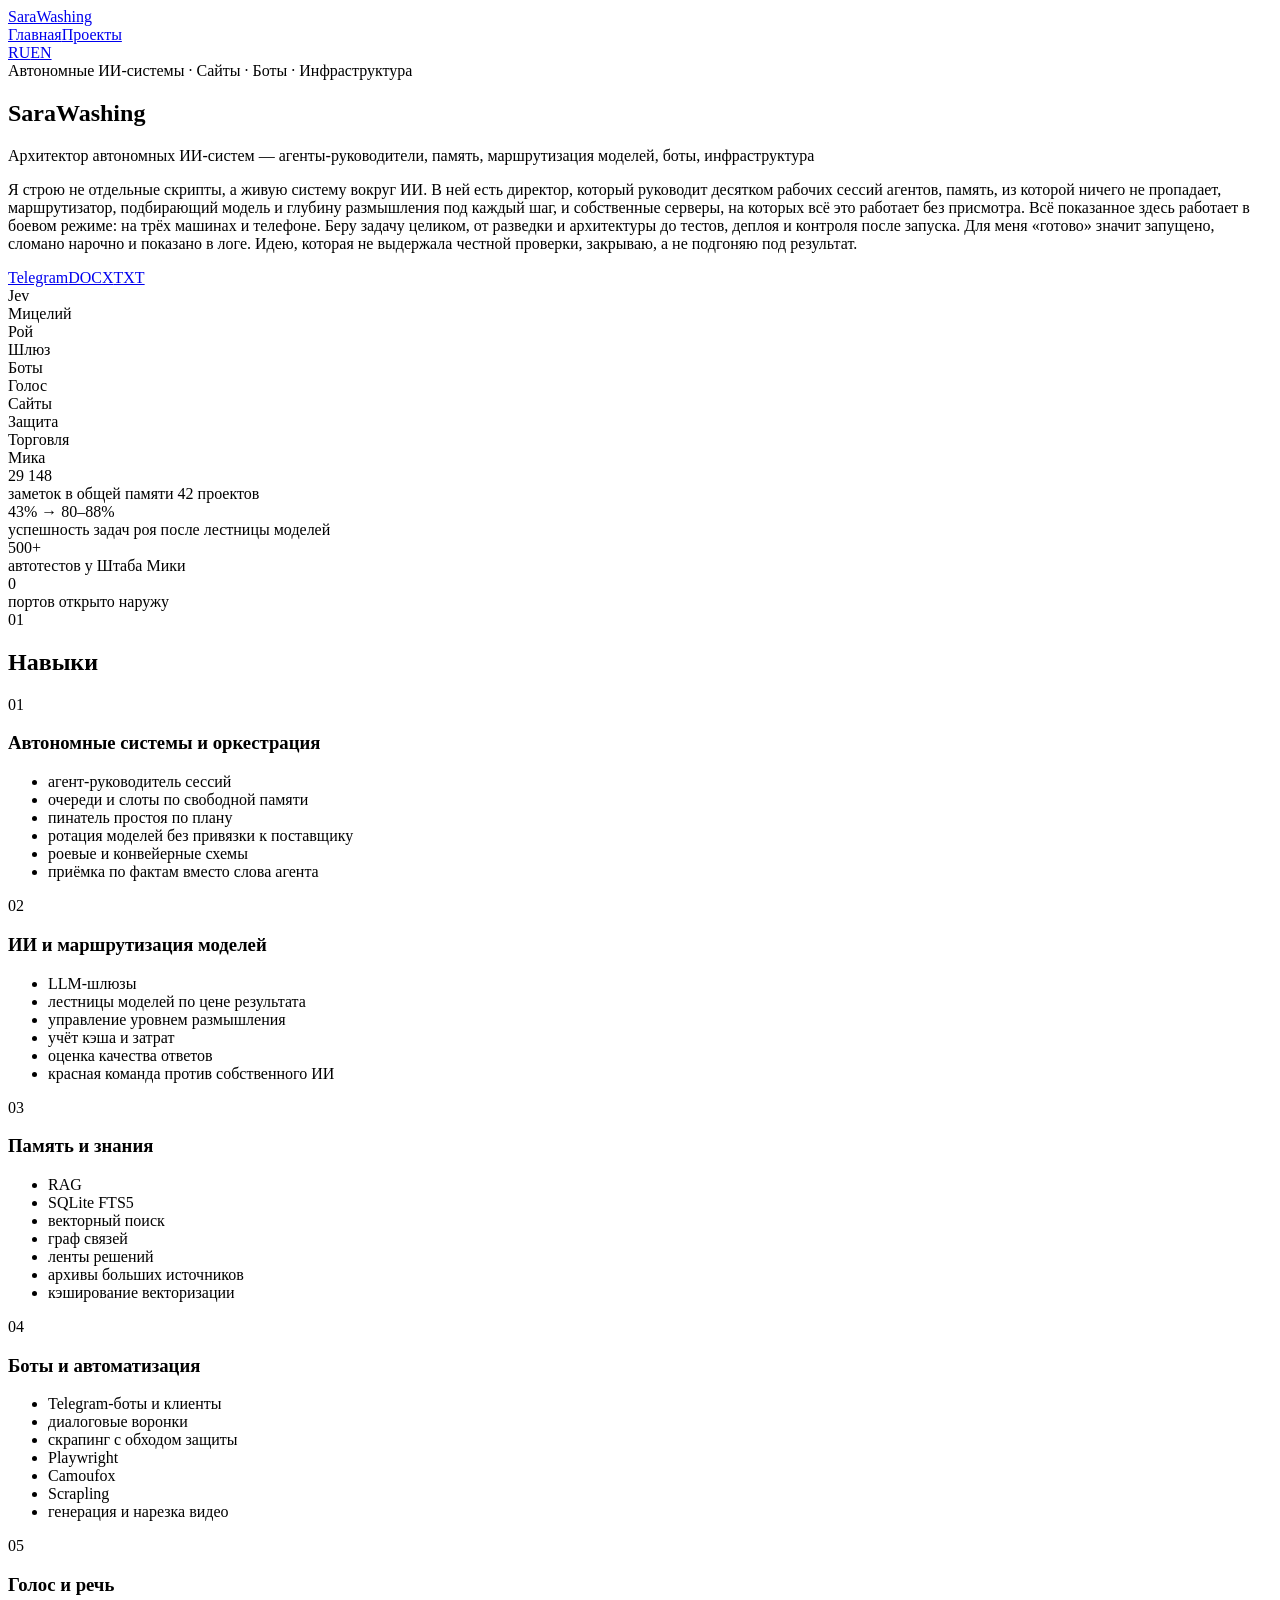
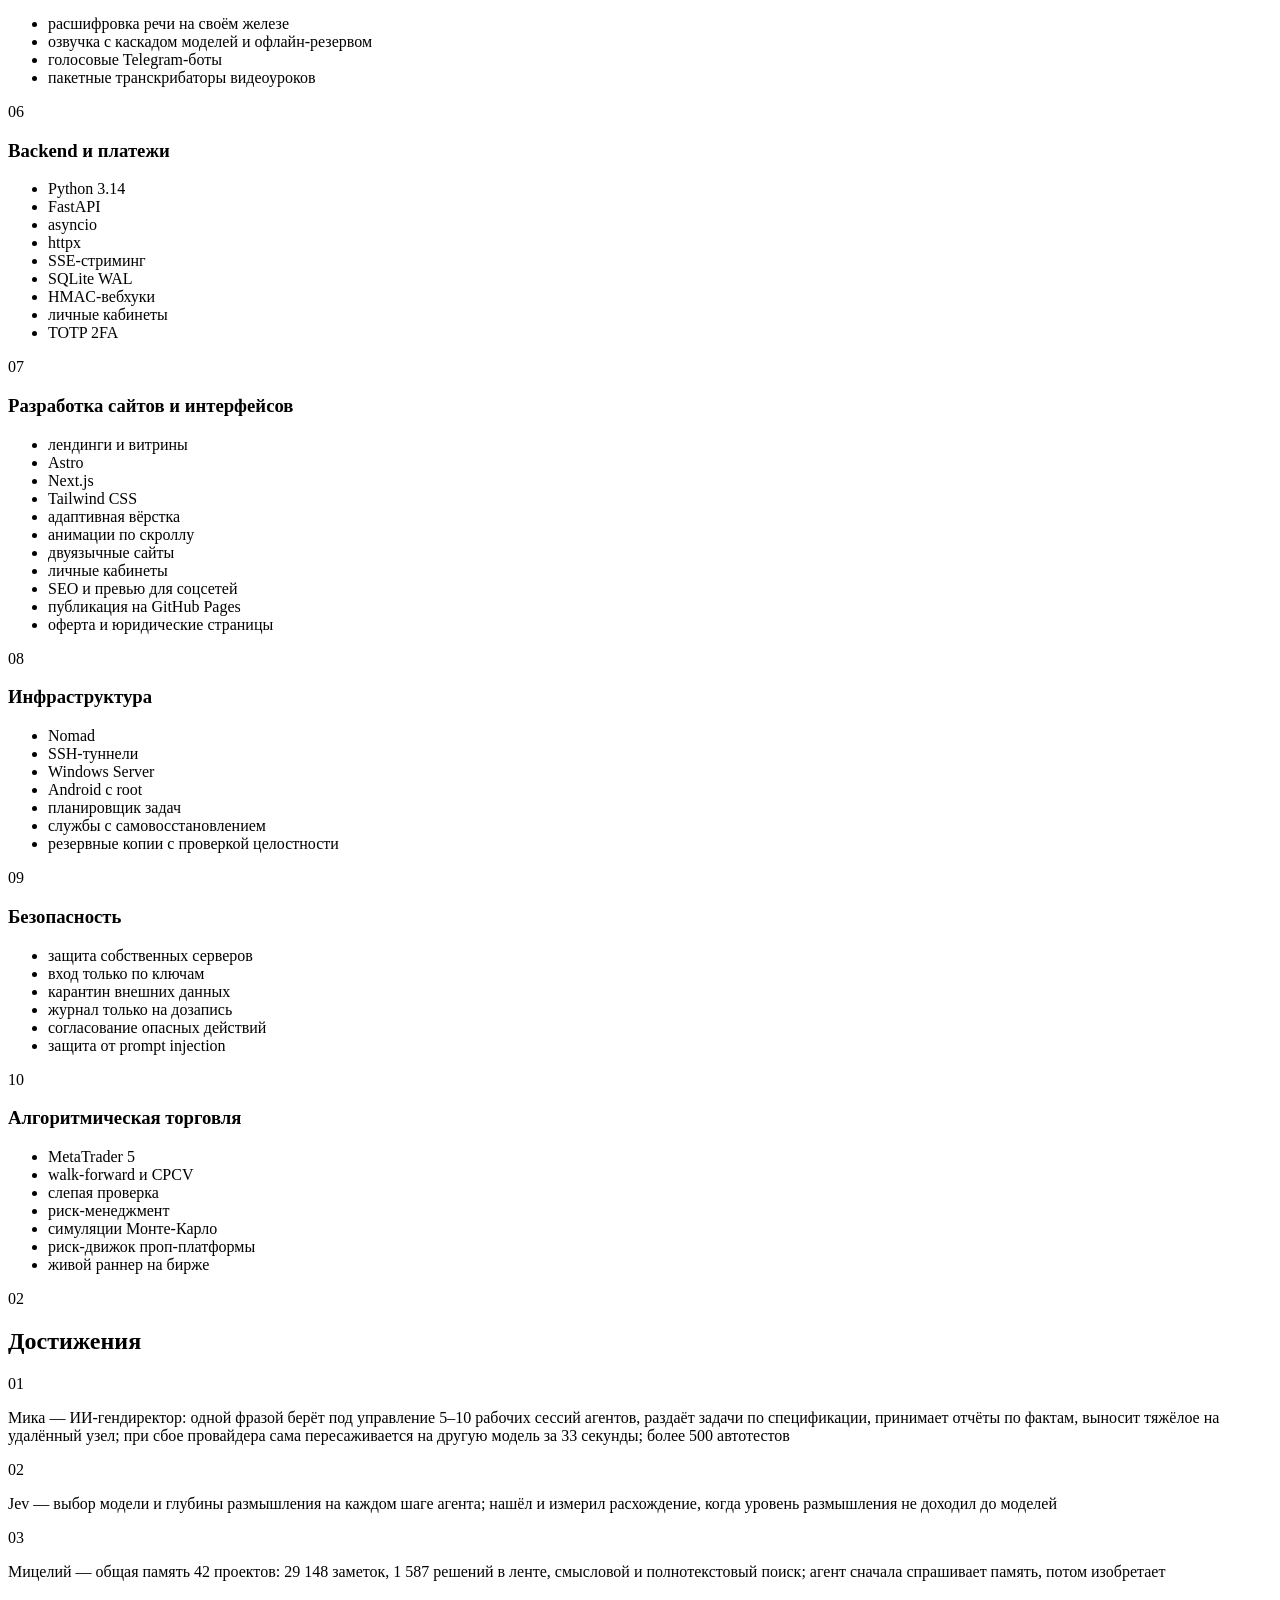
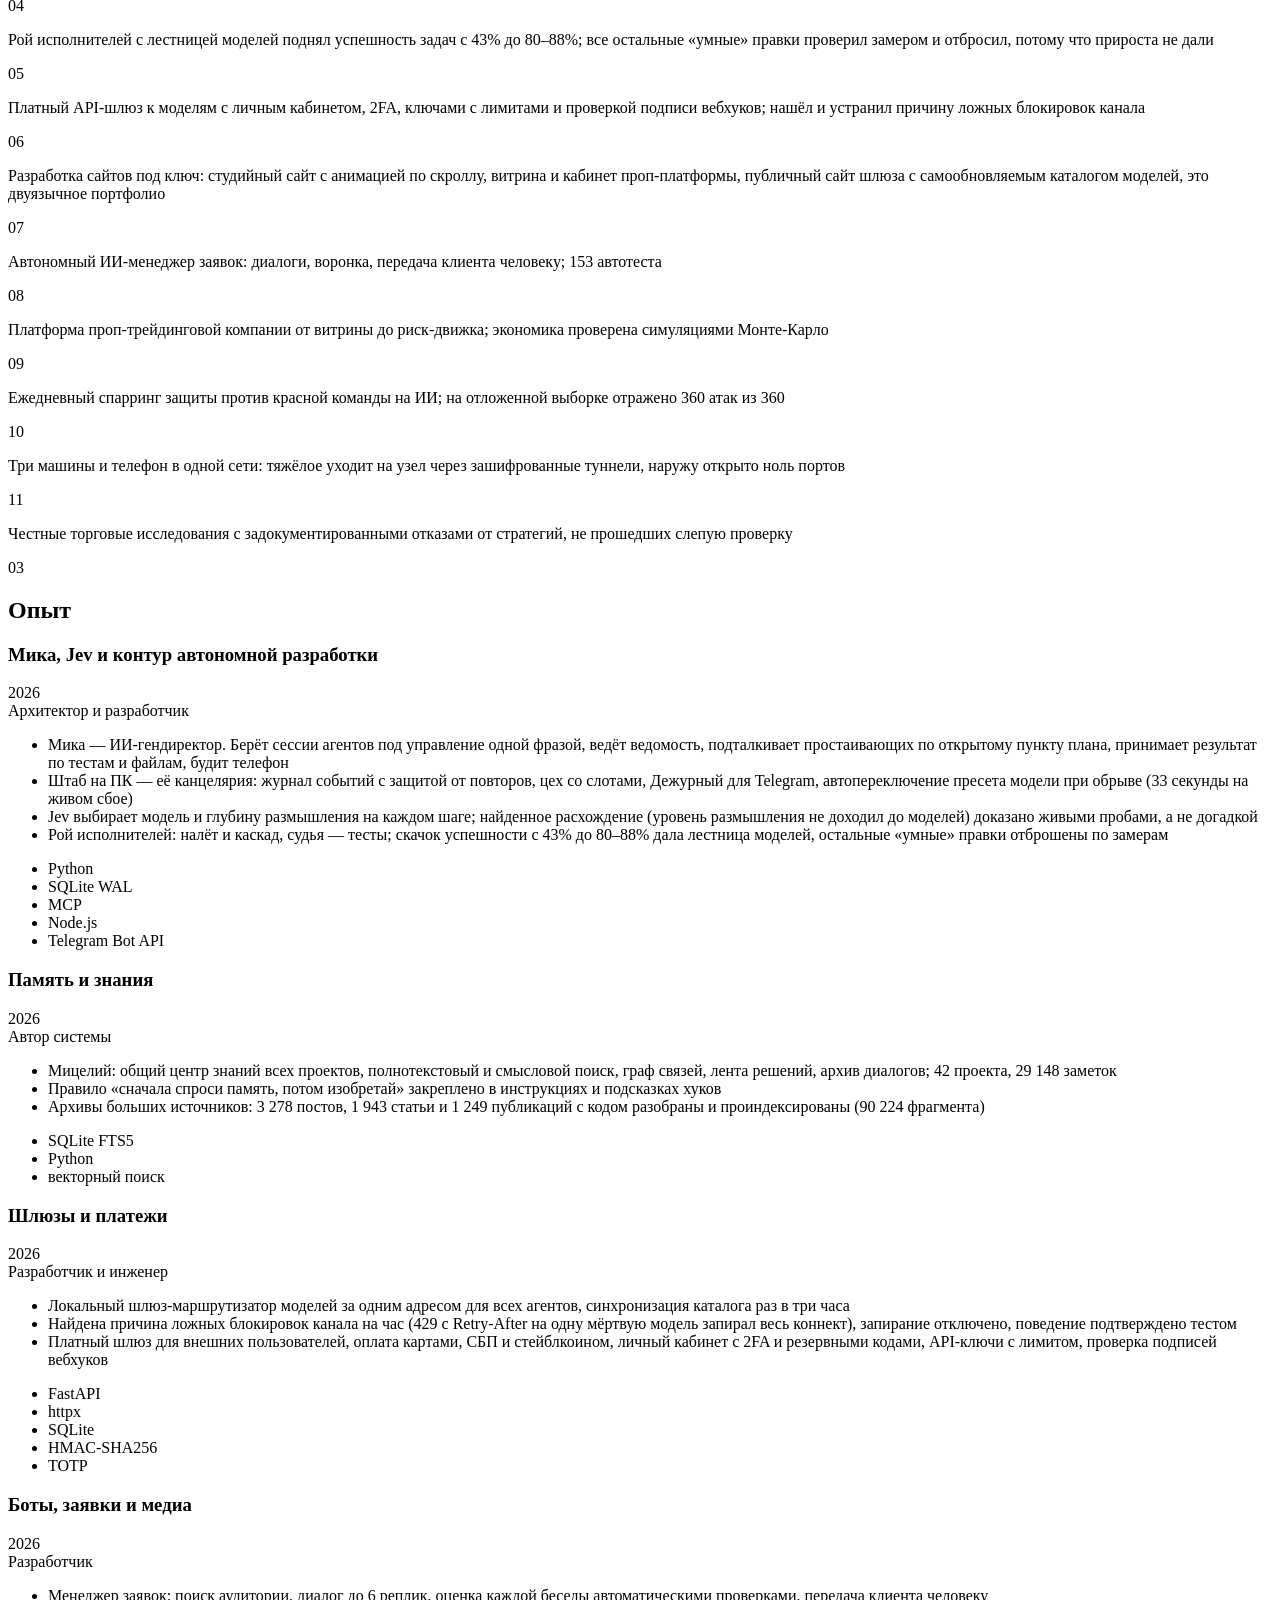
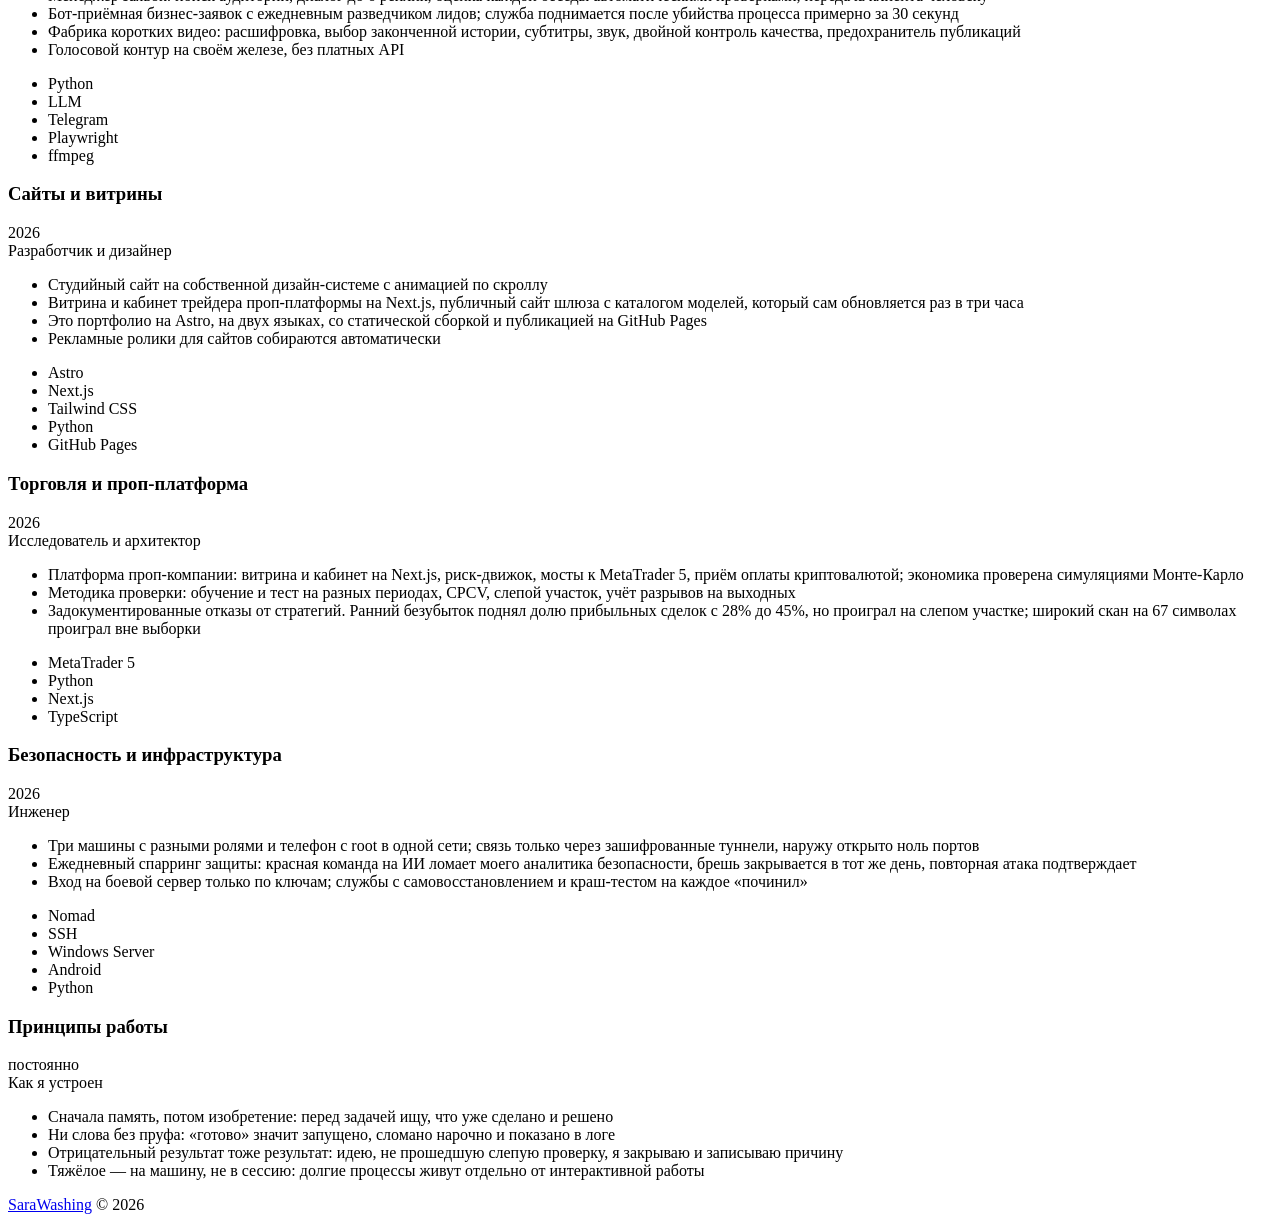
==== index.html @ 07840b74 "Portfolio" ====
<!DOCTYPE html><html lang="ru" data-base="/portfolio"><head><meta charset="utf-8"><meta name="viewport" content="width=device-width, initial-scale=1"><title>SaraWashing — Архитектор автономных ИИ-систем</title><meta name="description" content="Я строю не отдельные скрипты, а живую систему вокруг ИИ. В ней есть директор, который руководит десятком рабочих сессий агентов, память, из которой ничего не пропадает, маршрутизатор, подбирающий модель и глубину размышления под каждый шаг, и собственные серверы, на которых всё это работает без присмотра. Всё показанное здесь работает в боевом режиме: на трёх машинах и телефоне. Беру задачу целиком, от разведки и архитектуры до тестов, деплоя и контроля после запуска. Для меня «готово» значит запущено, сломано нарочно и показано в логе. Идею, которая не выдержала честной проверки, закрываю, а не подгоняю под результат.
"><link rel="canonical" href="https://sarawashing.github.io/portfolio/"><link rel="icon" type="image/svg+xml" href="/portfolio/favicon.svg"><link rel="alternate icon" href="/portfolio/favicon.ico"><link rel="alternate" hreflang="ru" href="https://sarawashing.github.io/portfolio/"><link rel="alternate" hreflang="en" href="https://sarawashing.github.io/portfolio/en"><link rel="alternate" hreflang="x-default" href="https://sarawashing.github.io/portfolio/"><script type="application/ld+json">{"@context":"https://schema.org","@type":"Person","url":"https://sarawashing.github.io/portfolio/","image":"https://sarawashing.github.io/portfolio/media/og-image-ru.png","name":"SaraWashing","jobTitle":"Архитектор автономных ИИ-систем — агенты-руководители, память, маршрутизация моделей, боты, инфраструктура","description":"Я строю не отдельные скрипты, а живую систему вокруг ИИ. В ней есть директор, который руководит десятком рабочих сессий агентов, память, из которой ничего не пропадает, маршрутизатор, подбирающий модель и глубину размышления под каждый шаг, и собственные серверы, на которых всё это работает без присмотра. Всё показанное здесь работает в боевом режиме: на трёх машинах и телефоне. Беру задачу целиком, от разведки и архитектуры до тестов, деплоя и контроля после запуска. Для меня «готово» значит запущено, сломано нарочно и показано в логе. Идею, которая не выдержала честной проверки, закрываю, а не подгоняю под результат.\n","sameAs":["https://t.me/SaraWashing"],"knowsAbout":["агент-руководитель сессий","очереди и слоты по свободной памяти","пинатель простоя по плану","ротация моделей без привязки к поставщику","роевые и конвейерные схемы","приёмка по фактам вместо слова агента","LLM-шлюзы","лестницы моделей по цене результата","управление уровнем размышления","учёт кэша и затрат","оценка качества ответов","красная команда против собственного ИИ","RAG","SQLite FTS5","векторный поиск","граф связей","ленты решений","архивы больших источников","кэширование векторизации","Telegram-боты и клиенты","диалоговые воронки","скрапинг с обходом защиты","Playwright","Camoufox","Scrapling","генерация и нарезка видео","расшифровка речи на своём железе","озвучка с каскадом моделей и офлайн-резервом","голосовые Telegram-боты","пакетные транскрибаторы видеоуроков","Python 3.14","FastAPI","asyncio","httpx","SSE-стриминг","SQLite WAL","HMAC-вебхуки","личные кабинеты","TOTP 2FA","лендинги и витрины","Astro","Next.js","Tailwind CSS","адаптивная вёрстка","анимации по скроллу","двуязычные сайты","личные кабинеты","SEO и превью для соцсетей","публикация на GitHub Pages","оферта и юридические страницы","Nomad","SSH-туннели","Windows Server","Android с root","планировщик задач","службы с самовосстановлением","резервные копии с проверкой целостности","защита собственных серверов","вход только по ключам","карантин внешних данных","журнал только на дозапись","согласование опасных действий","защита от prompt injection","MetaTrader 5","walk-forward и CPCV","слепая проверка","риск-менеджмент","симуляции Монте-Карло","риск-движок проп-платформы","живой раннер на бирже"]}</script><!-- Open Graph --><meta property="og:type" content="website"><meta property="og:url" content="https://sarawashing.github.io/portfolio/"><meta property="og:title" content="SaraWashing — Архитектор автономных ИИ-систем"><meta property="og:description" content="Я строю не отдельные скрипты, а живую систему вокруг ИИ. В ней есть директор, который руководит десятком рабочих сессий агентов, память, из которой ничего не пропадает, маршрутизатор, подбирающий модель и глубину размышления под каждый шаг, и собственные серверы, на которых всё это работает без присмотра. Всё показанное здесь работает в боевом режиме: на трёх машинах и телефоне. Беру задачу целиком, от разведки и архитектуры до тестов, деплоя и контроля после запуска. Для меня «готово» значит запущено, сломано нарочно и показано в логе. Идею, которая не выдержала честной проверки, закрываю, а не подгоняю под результат.
"><meta property="og:image" content="https://sarawashing.github.io/portfolio/media/og-image-ru.png"><meta property="og:locale" content="ru_RU"><!-- Twitter Card --><meta name="twitter:card" content="summary_large_image"><meta name="twitter:title" content="SaraWashing — Архитектор автономных ИИ-систем"><meta name="twitter:description" content="Я строю не отдельные скрипты, а живую систему вокруг ИИ. В ней есть директор, который руководит десятком рабочих сессий агентов, память, из которой ничего не пропадает, маршрутизатор, подбирающий модель и глубину размышления под каждый шаг, и собственные серверы, на которых всё это работает без присмотра. Всё показанное здесь работает в боевом режиме: на трёх машинах и телефоне. Беру задачу целиком, от разведки и архитектуры до тестов, деплоя и контроля после запуска. Для меня «готово» значит запущено, сломано нарочно и показано в логе. Идею, которая не выдержала честной проверки, закрываю, а не подгоняю под результат.
"><meta name="twitter:image" content="https://sarawashing.github.io/portfolio/media/og-image-ru.png"><script>
      document.documentElement.classList.add('js');
      const params = new URLSearchParams(window.location.search);
      const theme = params.get('theme');
      const allowed = ['frosted', 'light', 'nordic', 'peachy'];
      if (theme && allowed.includes(theme)) {
        const link = document.createElement('link');
        link.rel = 'stylesheet';
        link.href = `${document.documentElement.dataset.base}/themes/${theme}.css`;
        document.addEventListener('DOMContentLoaded', () => {
          document.head.appendChild(link);
        });
      }
    </script><link rel="stylesheet" href="/portfolio/_astro/Layout.DrVkh366.css"></head><body><div class="bg" aria-hidden="true" data-astro-cid-3h6ga2kf><div class="orb orb--1" data-astro-cid-3h6ga2kf></div><div class="orb orb--2" data-astro-cid-3h6ga2kf></div><div class="orb orb--3" data-astro-cid-3h6ga2kf></div><div class="orb orb--4" data-astro-cid-3h6ga2kf></div><div class="noise" data-astro-cid-3h6ga2kf></div></div><div class="rails" aria-hidden="true"><i></i><i></i></div><header class="header"><div class="container header__row"><a class="brand" href="/portfolio/"><span class="brand__mark"></span>SaraWashing</a><nav class="nav"><a href="/portfolio/">Главная</a><a href="/portfolio/showcase">Проекты</a></nav><div class="lang"><a class="active" href="/portfolio/">RU</a><a class href="/portfolio/en">EN</a></div></div></header><main><section class="container home"><div class="hero2 glow reveal"><div class="hero2__text"><div class="eyebrow"><span class="eyebrow__dot"></span>Автономные ИИ-системы · Сайты · Боты · Инфраструктура</div><h1 class="hero2__name">SaraWashing</h1><p class="hero2__title">Архитектор автономных ИИ-систем — агенты-руководители, память, маршрутизация моделей, боты, инфраструктура</p><p class="hero2__summary">Я строю не отдельные скрипты, а живую систему вокруг ИИ. В ней есть директор, который руководит десятком рабочих сессий агентов, память, из которой ничего не пропадает, маршрутизатор, подбирающий модель и глубину размышления под каждый шаг, и собственные серверы, на которых всё это работает без присмотра. Всё показанное здесь работает в боевом режиме: на трёх машинах и телефоне. Беру задачу целиком, от разведки и архитектуры до тестов, деплоя и контроля после запуска. Для меня «готово» значит запущено, сломано нарочно и показано в логе. Идею, которая не выдержала честной проверки, закрываю, а не подгоняю под результат.
</p><div class="hero2__cta"><a class="btn btn--glow" href="https://t.me/SaraWashing" target="_blank" rel="noopener">Telegram</a><a class="btn btn--ghost btn--mono" href="/portfolio/downloads/resume_ru.docx" download aria-label="Resume DOCX">DOCX</a><a class="btn btn--ghost btn--mono" href="/portfolio/downloads/resume_ru.txt" download aria-label="Resume plain text">TXT</a></div></div><div class="orbit" aria-hidden="true"><div class="orbit__ring orbit__ring--1"></div><div class="orbit__ring orbit__ring--2"></div><div class="orbit__spin orbit__spin--1"><div class="orbit__node" style="--a:20deg;--r:var(--r1)"><div class="orbit__fix"><span class="orbit__chip orbit__chip--amber">Jev</span></div></div><div class="orbit__node" style="--a:110deg;--r:var(--r1)"><div class="orbit__fix"><span class="orbit__chip orbit__chip--coral">Мицелий</span></div></div><div class="orbit__node" style="--a:200deg;--r:var(--r1)"><div class="orbit__fix"><span class="orbit__chip orbit__chip--green">Рой</span></div></div><div class="orbit__node" style="--a:290deg;--r:var(--r1)"><div class="orbit__fix"><span class="orbit__chip orbit__chip--peri">Шлюз</span></div></div></div><div class="orbit__spin orbit__spin--2"><div class="orbit__node" style="--a:50deg;--r:var(--r2)"><div class="orbit__fix"><span class="orbit__chip orbit__chip--green">Боты</span></div></div><div class="orbit__node" style="--a:122deg;--r:var(--r2)"><div class="orbit__fix"><span class="orbit__chip orbit__chip--peri">Голос</span></div></div><div class="orbit__node" style="--a:194deg;--r:var(--r2)"><div class="orbit__fix"><span class="orbit__chip orbit__chip--pink">Сайты</span></div></div><div class="orbit__node" style="--a:266deg;--r:var(--r2)"><div class="orbit__fix"><span class="orbit__chip orbit__chip--violet">Защита</span></div></div><div class="orbit__node" style="--a:338deg;--r:var(--r2)"><div class="orbit__fix"><span class="orbit__chip orbit__chip--amber">Торговля</span></div></div></div><div class="orbit__core"><span>Мика</span></div></div></div><div class="stats reveal"><div class="stat glow stat--violet"><div class="stat__value">29 148</div><div class="stat__label">заметок в общей памяти 42 проектов</div></div><div class="stat glow stat--amber"><div class="stat__value">43% → 80–88%</div><div class="stat__label">успешность задач роя после лестницы моделей</div></div><div class="stat glow stat--coral"><div class="stat__value">500+</div><div class="stat__label">автотестов у Штаба Мики</div></div><div class="stat glow stat--green"><div class="stat__value">0</div><div class="stat__label">портов открыто наружу</div></div></div><section class="block reveal"><div class="block__head"><span class="block__num">01</span><h2 class="block__title">Навыки</h2></div><div class="bento"><article class="tile glow tile--violet tile--wide"><div class="tile__idx">01</div><h3 class="tile__title">Автономные системы и оркестрация</h3><ul class="chips"><li class="chip">агент-руководитель сессий</li><li class="chip">очереди и слоты по свободной памяти</li><li class="chip">пинатель простоя по плану</li><li class="chip">ротация моделей без привязки к поставщику</li><li class="chip">роевые и конвейерные схемы</li><li class="chip">приёмка по фактам вместо слова агента</li></ul></article><article class="tile glow tile--amber "><div class="tile__idx">02</div><h3 class="tile__title">ИИ и маршрутизация моделей</h3><ul class="chips"><li class="chip">LLM-шлюзы</li><li class="chip">лестницы моделей по цене результата</li><li class="chip">управление уровнем размышления</li><li class="chip">учёт кэша и затрат</li><li class="chip">оценка качества ответов</li><li class="chip">красная команда против собственного ИИ</li></ul></article><article class="tile glow tile--coral "><div class="tile__idx">03</div><h3 class="tile__title">Память и знания</h3><ul class="chips"><li class="chip">RAG</li><li class="chip">SQLite FTS5</li><li class="chip">векторный поиск</li><li class="chip">граф связей</li><li class="chip">ленты решений</li><li class="chip">архивы больших источников</li><li class="chip">кэширование векторизации</li></ul></article><article class="tile glow tile--green "><div class="tile__idx">04</div><h3 class="tile__title">Боты и автоматизация</h3><ul class="chips"><li class="chip">Telegram-боты и клиенты</li><li class="chip">диалоговые воронки</li><li class="chip">скрапинг с обходом защиты</li><li class="chip">Playwright</li><li class="chip">Camoufox</li><li class="chip">Scrapling</li><li class="chip">генерация и нарезка видео</li></ul></article><article class="tile glow tile--peri "><div class="tile__idx">05</div><h3 class="tile__title">Голос и речь</h3><ul class="chips"><li class="chip">расшифровка речи на своём железе</li><li class="chip">озвучка с каскадом моделей и офлайн-резервом</li><li class="chip">голосовые Telegram-боты</li><li class="chip">пакетные транскрибаторы видеоуроков</li></ul></article><article class="tile glow tile--pink "><div class="tile__idx">06</div><h3 class="tile__title">Backend и платежи</h3><ul class="chips"><li class="chip">Python 3.14</li><li class="chip">FastAPI</li><li class="chip">asyncio</li><li class="chip">httpx</li><li class="chip">SSE-стриминг</li><li class="chip">SQLite WAL</li><li class="chip">HMAC-вебхуки</li><li class="chip">личные кабинеты</li><li class="chip">TOTP 2FA</li></ul></article><article class="tile glow tile--violet tile--wide"><div class="tile__idx">07</div><h3 class="tile__title">Разработка сайтов и интерфейсов</h3><ul class="chips"><li class="chip">лендинги и витрины</li><li class="chip">Astro</li><li class="chip">Next.js</li><li class="chip">Tailwind CSS</li><li class="chip">адаптивная вёрстка</li><li class="chip">анимации по скроллу</li><li class="chip">двуязычные сайты</li><li class="chip">личные кабинеты</li><li class="chip">SEO и превью для соцсетей</li><li class="chip">публикация на GitHub Pages</li><li class="chip">оферта и юридические страницы</li></ul></article><article class="tile glow tile--amber "><div class="tile__idx">08</div><h3 class="tile__title">Инфраструктура</h3><ul class="chips"><li class="chip">Nomad</li><li class="chip">SSH-туннели</li><li class="chip">Windows Server</li><li class="chip">Android с root</li><li class="chip">планировщик задач</li><li class="chip">службы с самовосстановлением</li><li class="chip">резервные копии с проверкой целостности</li></ul></article><article class="tile glow tile--coral "><div class="tile__idx">09</div><h3 class="tile__title">Безопасность</h3><ul class="chips"><li class="chip">защита собственных серверов</li><li class="chip">вход только по ключам</li><li class="chip">карантин внешних данных</li><li class="chip">журнал только на дозапись</li><li class="chip">согласование опасных действий</li><li class="chip">защита от prompt injection</li></ul></article><article class="tile glow tile--green "><div class="tile__idx">10</div><h3 class="tile__title">Алгоритмическая торговля</h3><ul class="chips"><li class="chip">MetaTrader 5</li><li class="chip">walk-forward и CPCV</li><li class="chip">слепая проверка</li><li class="chip">риск-менеджмент</li><li class="chip">симуляции Монте-Карло</li><li class="chip">риск-движок проп-платформы</li><li class="chip">живой раннер на бирже</li></ul></article></div></section><section class="block reveal"><div class="block__head"><span class="block__num">02</span><h2 class="block__title">Достижения</h2></div><div class="wins"><article class="win glow win--violet win--lead"><div class="win__num">01</div><p class="win__text">Мика — ИИ-гендиректор: одной фразой берёт под управление 5–10 рабочих сессий агентов, раздаёт задачи по спецификации, принимает отчёты по фактам, выносит тяжёлое на удалённый узел; при сбое провайдера сама пересаживается на другую модель за 33 секунды; более 500 автотестов</p></article><article class="win glow win--amber "><div class="win__num">02</div><p class="win__text">Jev — выбор модели и глубины размышления на каждом шаге агента; нашёл и измерил расхождение, когда уровень размышления не доходил до моделей</p></article><article class="win glow win--coral "><div class="win__num">03</div><p class="win__text">Мицелий — общая память 42 проектов: 29 148 заметок, 1 587 решений в ленте, смысловой и полнотекстовый поиск; агент сначала спрашивает память, потом изобретает</p></article><article class="win glow win--green "><div class="win__num">04</div><p class="win__text">Рой исполнителей с лестницей моделей поднял успешность задач с 43% до 80–88%; все остальные «умные» правки проверил замером и отбросил, потому что прироста не дали</p></article><article class="win glow win--peri "><div class="win__num">05</div><p class="win__text">Платный API-шлюз к моделям с личным кабинетом, 2FA, ключами с лимитами и проверкой подписи вебхуков; нашёл и устранил причину ложных блокировок канала</p></article><article class="win glow win--pink "><div class="win__num">06</div><p class="win__text">Разработка сайтов под ключ: студийный сайт с анимацией по скроллу, витрина и кабинет проп-платформы, публичный сайт шлюза с самообновляемым каталогом моделей, это двуязычное портфолио</p></article><article class="win glow win--violet "><div class="win__num">07</div><p class="win__text">Автономный ИИ-менеджер заявок: диалоги, воронка, передача клиента человеку; 153 автотеста</p></article><article class="win glow win--amber "><div class="win__num">08</div><p class="win__text">Платформа проп-трейдинговой компании от витрины до риск-движка; экономика проверена симуляциями Монте-Карло</p></article><article class="win glow win--coral "><div class="win__num">09</div><p class="win__text">Ежедневный спарринг защиты против красной команды на ИИ; на отложенной выборке отражено 360 атак из 360</p></article><article class="win glow win--green "><div class="win__num">10</div><p class="win__text">Три машины и телефон в одной сети: тяжёлое уходит на узел через зашифрованные туннели, наружу открыто ноль портов</p></article><article class="win glow win--peri "><div class="win__num">11</div><p class="win__text">Честные торговые исследования с задокументированными отказами от стратегий, не прошедших слепую проверку</p></article></div></section><section class="block reveal"><div class="block__head"><span class="block__num">03</span><h2 class="block__title">Опыт</h2></div><div class="timeline"><article class="step glow step--violet"><span class="step__dot"></span><div class="step__top"><h3 class="step__company">Мика, Jev и контур автономной разработки</h3><span class="step__period">2026</span></div><div class="step__role">Архитектор и разработчик</div><ul class="step__list"><li>Мика — ИИ-гендиректор. Берёт сессии агентов под управление одной фразой, ведёт ведомость, подталкивает простаивающих по открытому пункту плана, принимает результат по тестам и файлам, будит телефон</li><li>Штаб на ПК — её канцелярия: журнал событий с защитой от повторов, цех со слотами, Дежурный для Telegram, автопереключение пресета модели при обрыве (33 секунды на живом сбое)</li><li>Jev выбирает модель и глубину размышления на каждом шаге; найденное расхождение (уровень размышления не доходил до моделей) доказано живыми пробами, а не догадкой</li><li>Рой исполнителей: налёт и каскад, судья — тесты; скачок успешности с 43% до 80–88% дала лестница моделей, остальные «умные» правки отброшены по замерам</li></ul><ul class="chips chips--sm"><li class="chip">Python</li><li class="chip">SQLite WAL</li><li class="chip">MCP</li><li class="chip">Node.js</li><li class="chip">Telegram Bot API</li></ul></article><article class="step glow step--amber"><span class="step__dot"></span><div class="step__top"><h3 class="step__company">Память и знания</h3><span class="step__period">2026</span></div><div class="step__role">Автор системы</div><ul class="step__list"><li>Мицелий: общий центр знаний всех проектов, полнотекстовый и смысловой поиск, граф связей, лента решений, архив диалогов; 42 проекта, 29 148 заметок</li><li>Правило «сначала спроси память, потом изобретай» закреплено в инструкциях и подсказках хуков</li><li>Архивы больших источников: 3 278 постов, 1 943 статьи и 1 249 публикаций с кодом разобраны и проиндексированы (90 224 фрагмента)</li></ul><ul class="chips chips--sm"><li class="chip">SQLite FTS5</li><li class="chip">Python</li><li class="chip">векторный поиск</li></ul></article><article class="step glow step--coral"><span class="step__dot"></span><div class="step__top"><h3 class="step__company">Шлюзы и платежи</h3><span class="step__period">2026</span></div><div class="step__role">Разработчик и инженер</div><ul class="step__list"><li>Локальный шлюз-маршрутизатор моделей за одним адресом для всех агентов, синхронизация каталога раз в три часа</li><li>Найдена причина ложных блокировок канала на час (429 с Retry-After на одну мёртвую модель запирал весь коннект), запирание отключено, поведение подтверждено тестом</li><li>Платный шлюз для внешних пользователей, оплата картами, СБП и стейблкоином, личный кабинет с 2FA и резервными кодами, API-ключи с лимитом, проверка подписей вебхуков</li></ul><ul class="chips chips--sm"><li class="chip">FastAPI</li><li class="chip">httpx</li><li class="chip">SQLite</li><li class="chip">HMAC-SHA256</li><li class="chip">TOTP</li></ul></article><article class="step glow step--green"><span class="step__dot"></span><div class="step__top"><h3 class="step__company">Боты, заявки и медиа</h3><span class="step__period">2026</span></div><div class="step__role">Разработчик</div><ul class="step__list"><li>Менеджер заявок: поиск аудитории, диалог до 6 реплик, оценка каждой беседы автоматическими проверками, передача клиента человеку</li><li>Бот-приёмная бизнес-заявок с ежедневным разведчиком лидов; служба поднимается после убийства процесса примерно за 30 секунд</li><li>Фабрика коротких видео: расшифровка, выбор законченной истории, субтитры, звук, двойной контроль качества, предохранитель публикаций</li><li>Голосовой контур на своём железе, без платных API</li></ul><ul class="chips chips--sm"><li class="chip">Python</li><li class="chip">LLM</li><li class="chip">Telegram</li><li class="chip">Playwright</li><li class="chip">ffmpeg</li></ul></article><article class="step glow step--peri"><span class="step__dot"></span><div class="step__top"><h3 class="step__company">Сайты и витрины</h3><span class="step__period">2026</span></div><div class="step__role">Разработчик и дизайнер</div><ul class="step__list"><li>Студийный сайт на собственной дизайн-системе с анимацией по скроллу</li><li>Витрина и кабинет трейдера проп-платформы на Next.js, публичный сайт шлюза с каталогом моделей, который сам обновляется раз в три часа</li><li>Это портфолио на Astro, на двух языках, со статической сборкой и публикацией на GitHub Pages</li><li>Рекламные ролики для сайтов собираются автоматически</li></ul><ul class="chips chips--sm"><li class="chip">Astro</li><li class="chip">Next.js</li><li class="chip">Tailwind CSS</li><li class="chip">Python</li><li class="chip">GitHub Pages</li></ul></article><article class="step glow step--pink"><span class="step__dot"></span><div class="step__top"><h3 class="step__company">Торговля и проп-платформа</h3><span class="step__period">2026</span></div><div class="step__role">Исследователь и архитектор</div><ul class="step__list"><li>Платформа проп-компании: витрина и кабинет на Next.js, риск-движок, мосты к MetaTrader 5, приём оплаты криптовалютой; экономика проверена симуляциями Монте-Карло</li><li>Методика проверки: обучение и тест на разных периодах, CPCV, слепой участок, учёт разрывов на выходных</li><li>Задокументированные отказы от стратегий. Ранний безубыток поднял долю прибыльных сделок с 28% до 45%, но проиграл на слепом участке; широкий скан на 67 символах проиграл вне выборки</li></ul><ul class="chips chips--sm"><li class="chip">MetaTrader 5</li><li class="chip">Python</li><li class="chip">Next.js</li><li class="chip">TypeScript</li></ul></article><article class="step glow step--violet"><span class="step__dot"></span><div class="step__top"><h3 class="step__company">Безопасность и инфраструктура</h3><span class="step__period">2026</span></div><div class="step__role">Инженер</div><ul class="step__list"><li>Три машины с разными ролями и телефон с root в одной сети; связь только через зашифрованные туннели, наружу открыто ноль портов</li><li>Ежедневный спарринг защиты: красная команда на ИИ ломает моего аналитика безопасности, брешь закрывается в тот же день, повторная атака подтверждает</li><li>Вход на боевой сервер только по ключам; службы с самовосстановлением и краш-тестом на каждое «починил»</li></ul><ul class="chips chips--sm"><li class="chip">Nomad</li><li class="chip">SSH</li><li class="chip">Windows Server</li><li class="chip">Android</li><li class="chip">Python</li></ul></article><article class="step glow step--amber"><span class="step__dot"></span><div class="step__top"><h3 class="step__company">Принципы работы</h3><span class="step__period">постоянно</span></div><div class="step__role">Как я устроен</div><ul class="step__list"><li>Сначала память, потом изобретение: перед задачей ищу, что уже сделано и решено</li><li>Ни слова без пруфа: «готово» значит запущено, сломано нарочно и показано в логе</li><li>Отрицательный результат тоже результат: идею, не прошедшую слепую проверку, я закрываю и записываю причину</li><li>Тяжёлое — на машину, не в сессию: долгие процессы живут отдельно от интерактивной работы</li></ul></article></div></section></section></main><script type="module">var e=(e,t)=>{e.querySelector(`.dropdown__trigger`)?.setAttribute(`aria-expanded`,String(t))},t=()=>{document.querySelectorAll(`.dropdown.is-open`).forEach(t=>{t.classList.remove(`is-open`),e(t,!1)})};document.querySelectorAll(`.dropdown`).forEach(n=>{let r=n.querySelector(`.dropdown__trigger`);r&&r.addEventListener(`click`,r=>{r.stopPropagation();let i=!n.classList.contains(`is-open`);t(),i&&(n.classList.add(`is-open`),e(n,!0))})}),document.addEventListener(`click`,()=>t());var n=document.querySelectorAll(`.reveal`);if(`IntersectionObserver`in window&&!matchMedia(`(prefers-reduced-motion: reduce)`).matches){let e=new IntersectionObserver(t=>{t.forEach(t=>{t.isIntersecting&&(t.target.classList.add(`is-in`),e.unobserve(t.target))})},{threshold:.08,rootMargin:`0px 0px -6% 0px`});n.forEach(t=>e.observe(t))}else n.forEach(e=>e.classList.add(`is-in`));document.addEventListener(`pointermove`,e=>{let t=e.target?.closest(`.glow, .project`);if(!t)return;let n=t.getBoundingClientRect();t.style.setProperty(`--mx`,`${e.clientX-n.left}px`),t.style.setProperty(`--my`,`${e.clientY-n.top}px`)},{passive:!0}),document.addEventListener(`keydown`,e=>{if(e.key!==`Escape`)return;let n=document.querySelector(`.dropdown.is-open .dropdown__trigger`);t(),n?.focus()});</script><footer class="footer"><div class="container footer__inner"><span><a href="https://t.me/SaraWashing" target="_blank" rel="noopener" class="footer__link">SaraWashing</a> © 2026</span><span class="footer__links"></span></div></footer></body></html>
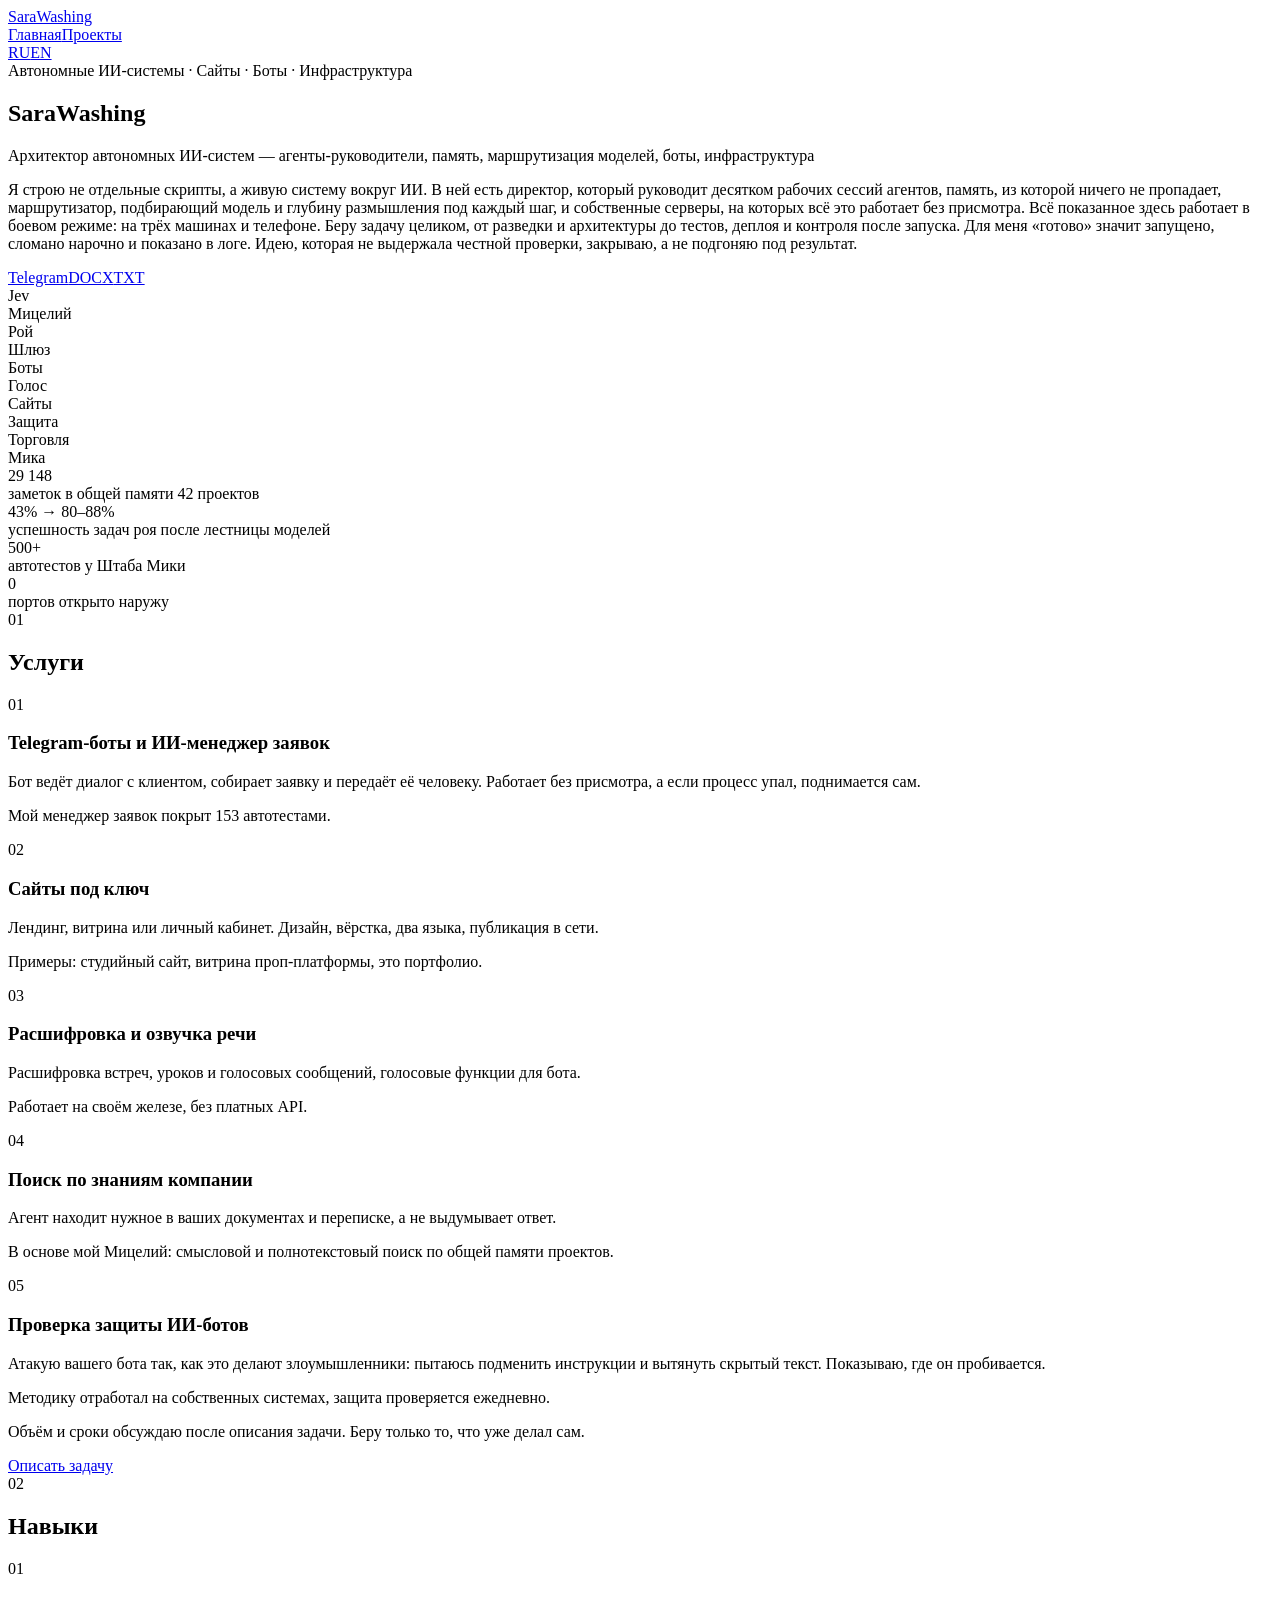
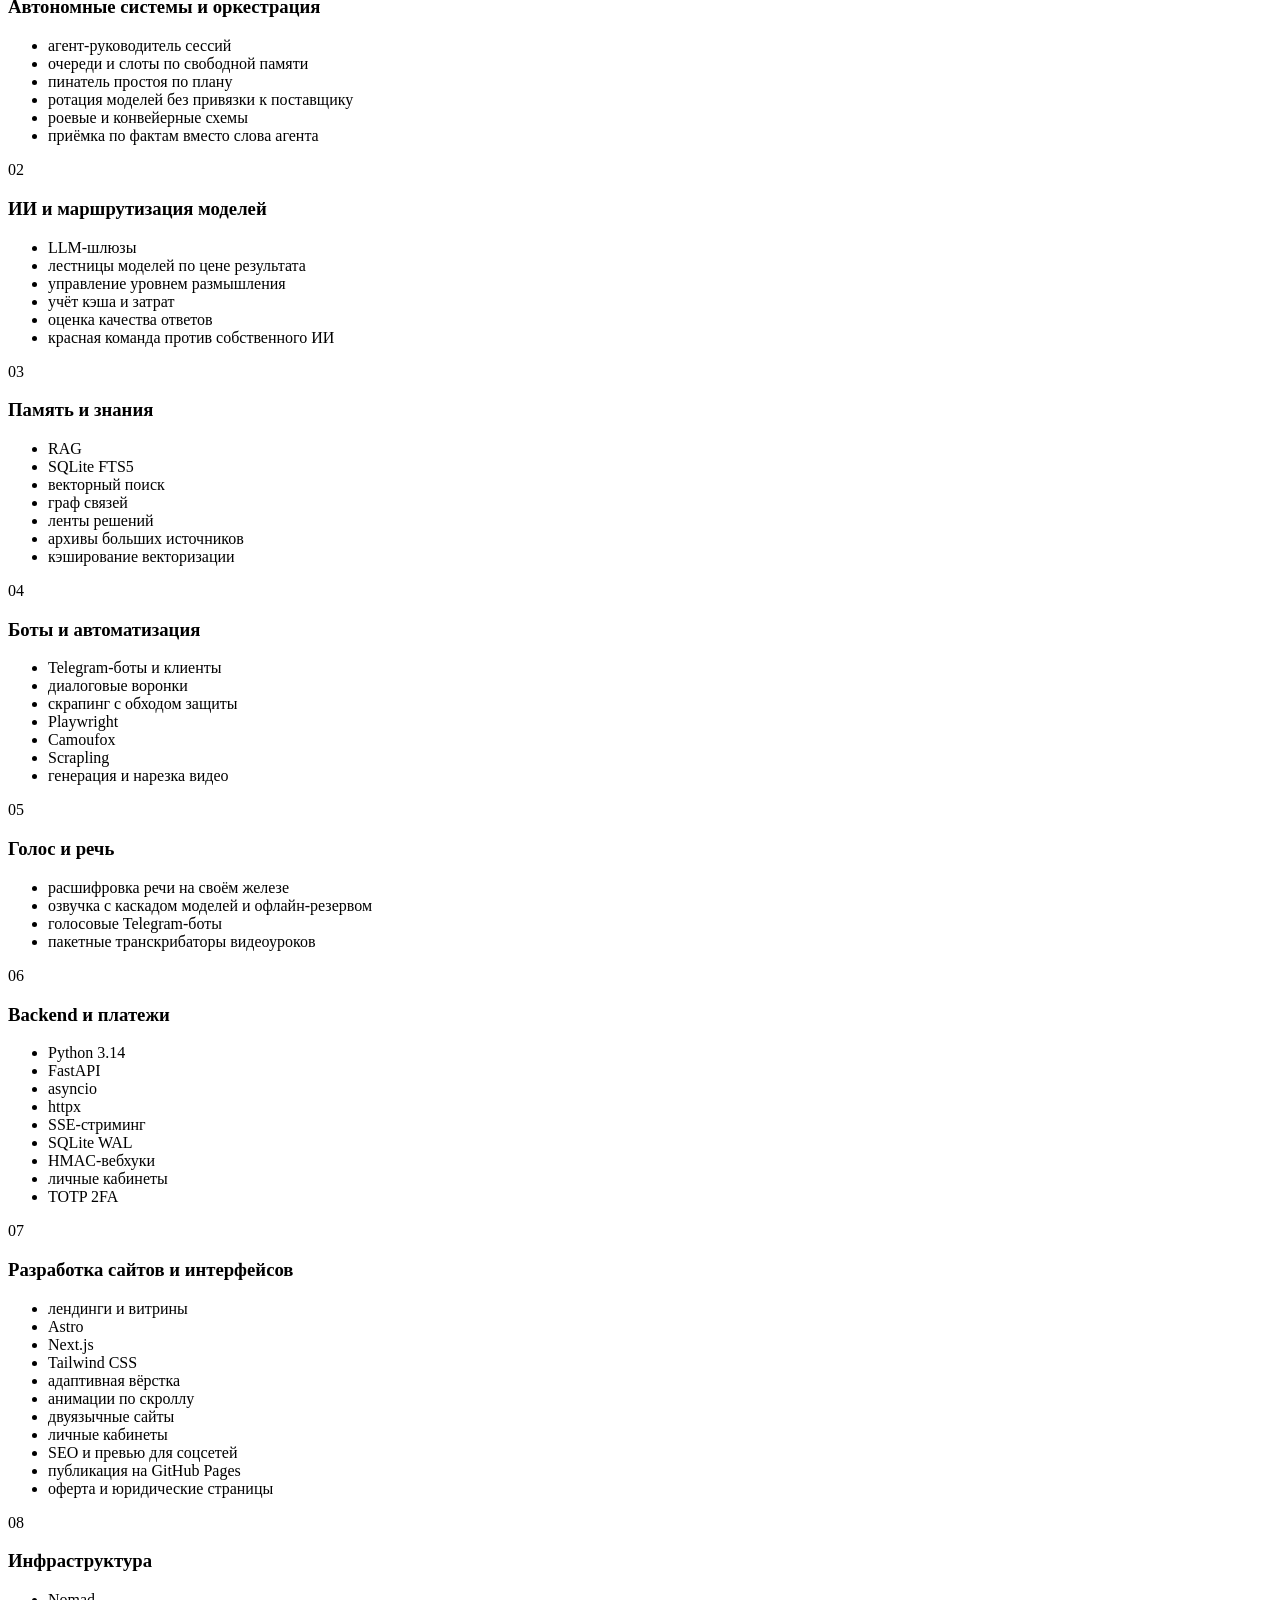
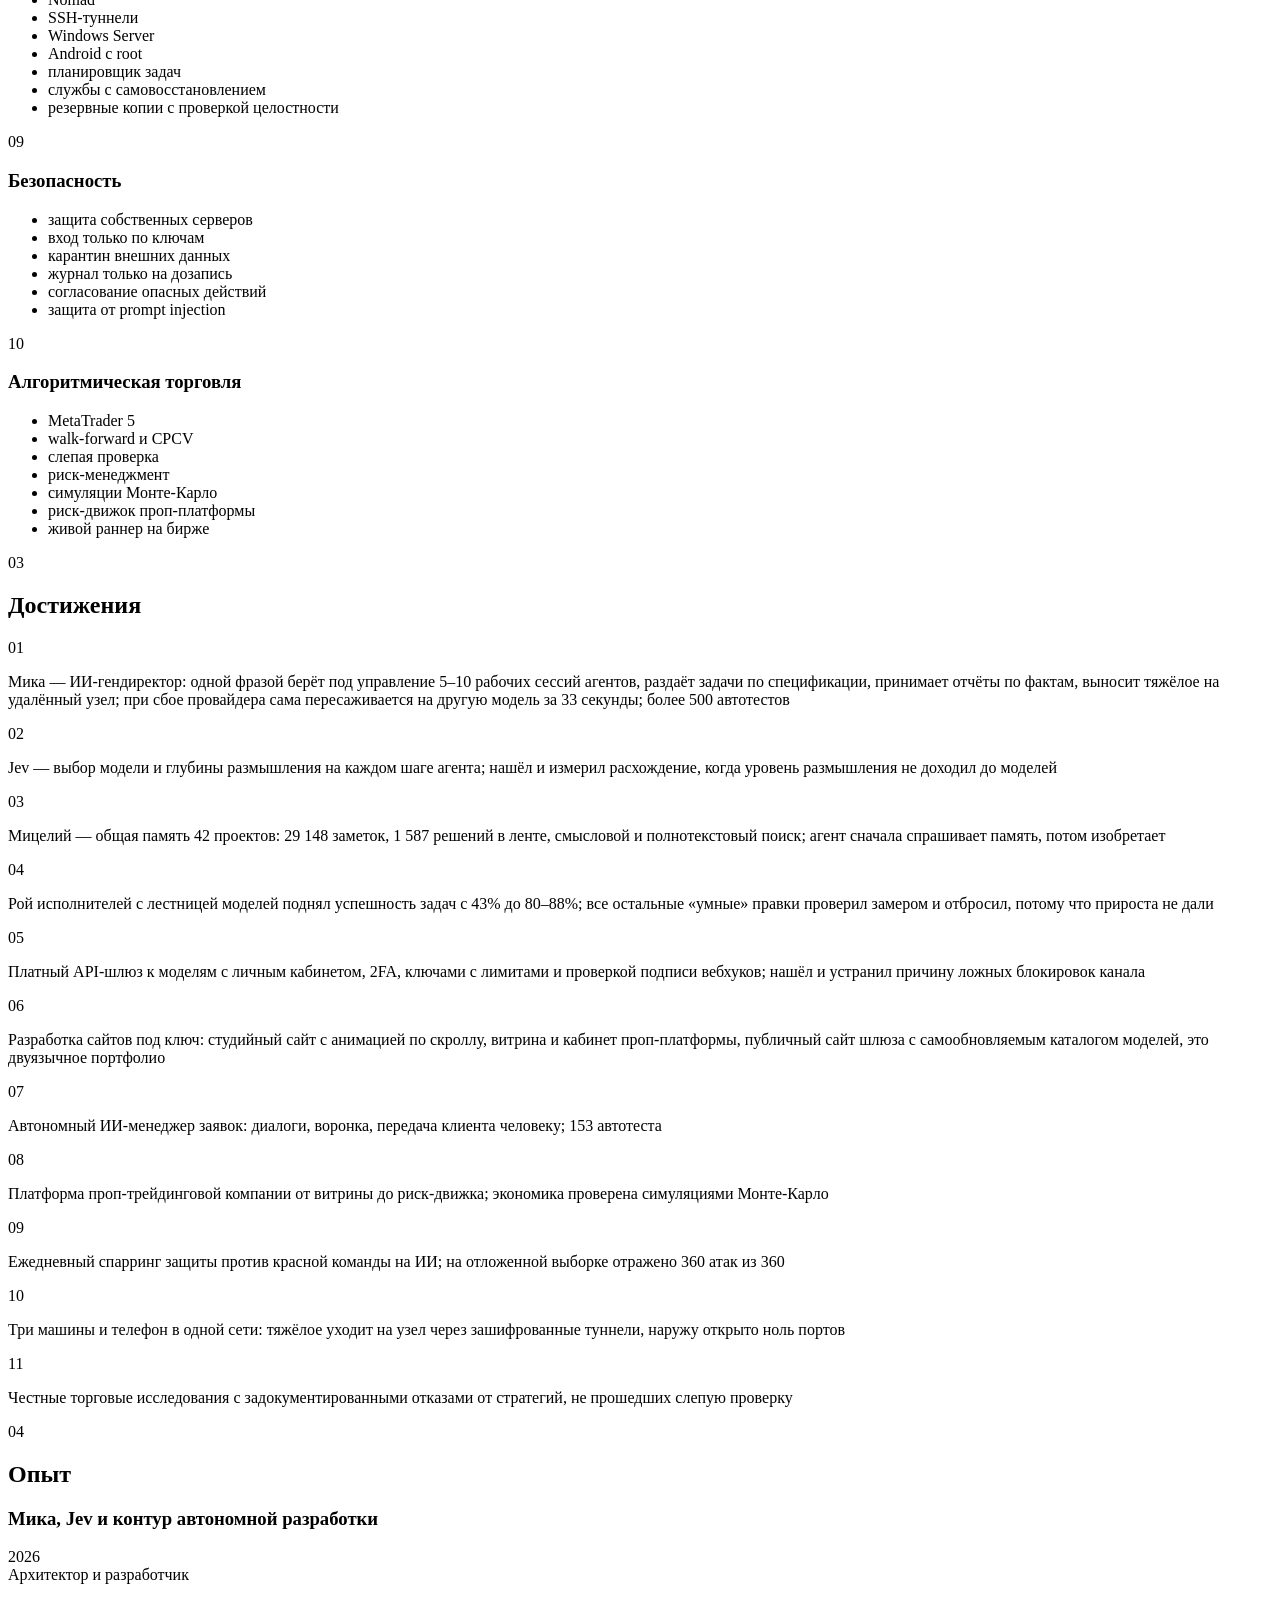
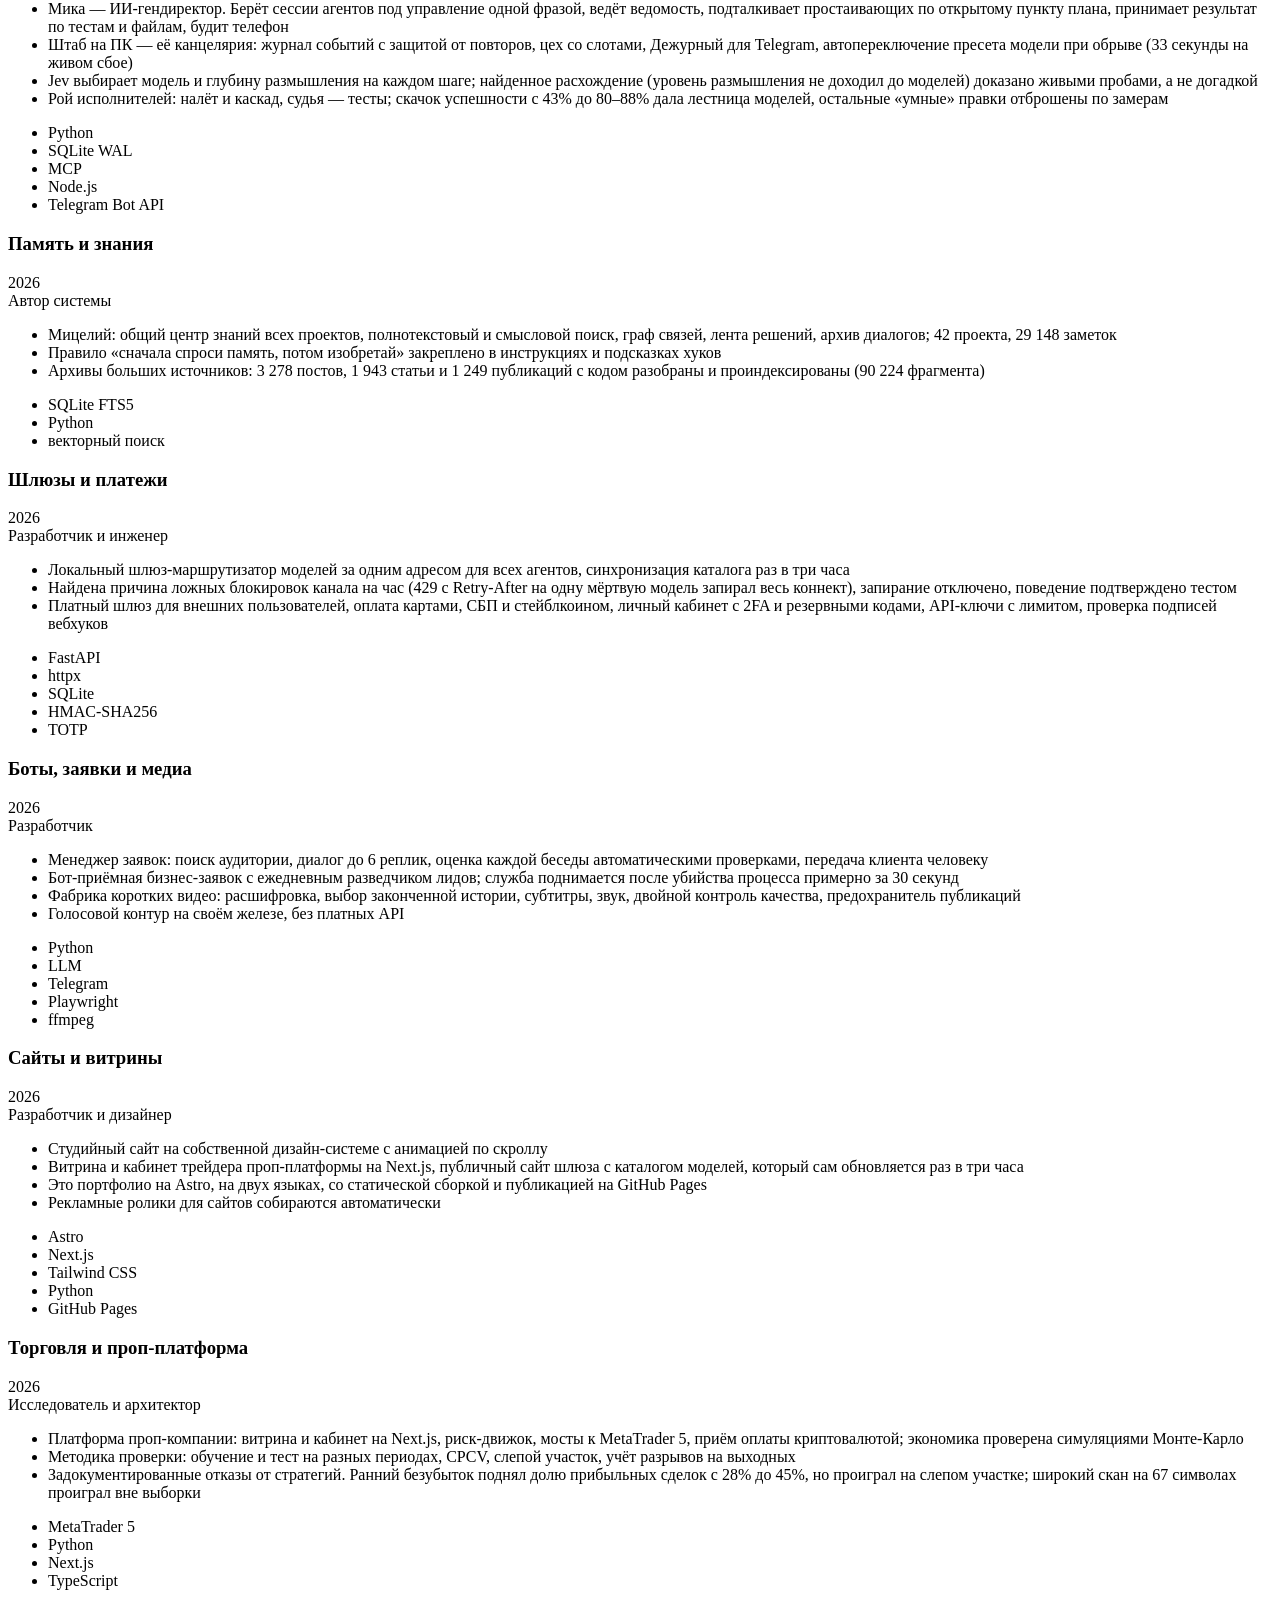
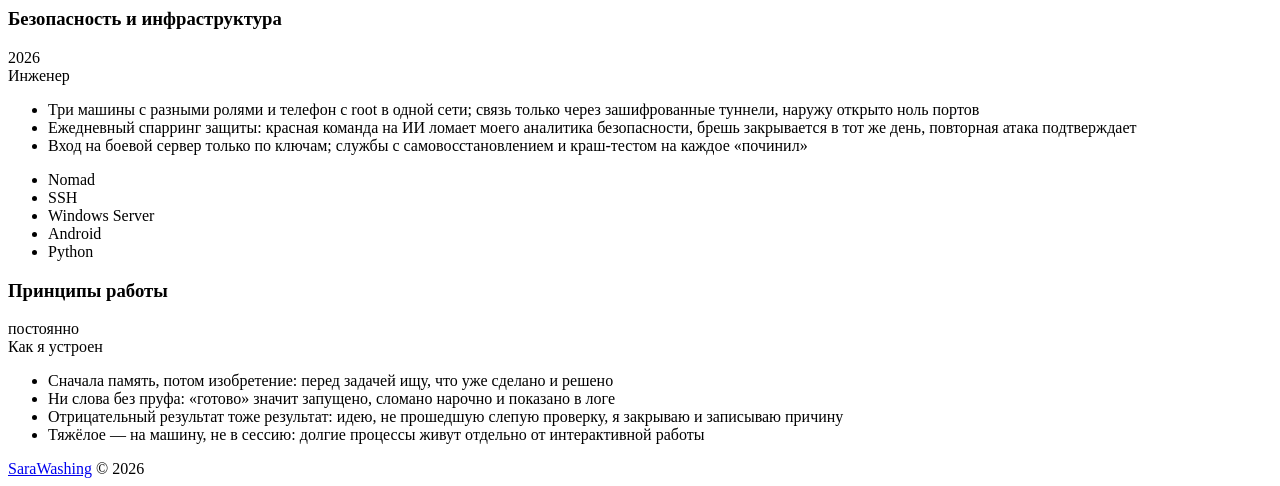
==== commit 77fe9d5a: "Portfolio: services" ====
--- a/index.html
+++ b/index.html
@@ -14,5 +14,5 @@
           document.head.appendChild(link);
         });
       }
-    </script><link rel="stylesheet" href="/portfolio/_astro/Layout.DrVkh366.css"></head><body><div class="bg" aria-hidden="true" data-astro-cid-3h6ga2kf><div class="orb orb--1" data-astro-cid-3h6ga2kf></div><div class="orb orb--2" data-astro-cid-3h6ga2kf></div><div class="orb orb--3" data-astro-cid-3h6ga2kf></div><div class="orb orb--4" data-astro-cid-3h6ga2kf></div><div class="noise" data-astro-cid-3h6ga2kf></div></div><div class="rails" aria-hidden="true"><i></i><i></i></div><header class="header"><div class="container header__row"><a class="brand" href="/portfolio/"><span class="brand__mark"></span>SaraWashing</a><nav class="nav"><a href="/portfolio/">Главная</a><a href="/portfolio/showcase">Проекты</a></nav><div class="lang"><a class="active" href="/portfolio/">RU</a><a class href="/portfolio/en">EN</a></div></div></header><main><section class="container home"><div class="hero2 glow reveal"><div class="hero2__text"><div class="eyebrow"><span class="eyebrow__dot"></span>Автономные ИИ-системы · Сайты · Боты · Инфраструктура</div><h1 class="hero2__name">SaraWashing</h1><p class="hero2__title">Архитектор автономных ИИ-систем — агенты-руководители, память, маршрутизация моделей, боты, инфраструктура</p><p class="hero2__summary">Я строю не отдельные скрипты, а живую систему вокруг ИИ. В ней есть директор, который руководит десятком рабочих сессий агентов, память, из которой ничего не пропадает, маршрутизатор, подбирающий модель и глубину размышления под каждый шаг, и собственные серверы, на которых всё это работает без присмотра. Всё показанное здесь работает в боевом режиме: на трёх машинах и телефоне. Беру задачу целиком, от разведки и архитектуры до тестов, деплоя и контроля после запуска. Для меня «готово» значит запущено, сломано нарочно и показано в логе. Идею, которая не выдержала честной проверки, закрываю, а не подгоняю под результат.
-</p><div class="hero2__cta"><a class="btn btn--glow" href="https://t.me/SaraWashing" target="_blank" rel="noopener">Telegram</a><a class="btn btn--ghost btn--mono" href="/portfolio/downloads/resume_ru.docx" download aria-label="Resume DOCX">DOCX</a><a class="btn btn--ghost btn--mono" href="/portfolio/downloads/resume_ru.txt" download aria-label="Resume plain text">TXT</a></div></div><div class="orbit" aria-hidden="true"><div class="orbit__ring orbit__ring--1"></div><div class="orbit__ring orbit__ring--2"></div><div class="orbit__spin orbit__spin--1"><div class="orbit__node" style="--a:20deg;--r:var(--r1)"><div class="orbit__fix"><span class="orbit__chip orbit__chip--amber">Jev</span></div></div><div class="orbit__node" style="--a:110deg;--r:var(--r1)"><div class="orbit__fix"><span class="orbit__chip orbit__chip--coral">Мицелий</span></div></div><div class="orbit__node" style="--a:200deg;--r:var(--r1)"><div class="orbit__fix"><span class="orbit__chip orbit__chip--green">Рой</span></div></div><div class="orbit__node" style="--a:290deg;--r:var(--r1)"><div class="orbit__fix"><span class="orbit__chip orbit__chip--peri">Шлюз</span></div></div></div><div class="orbit__spin orbit__spin--2"><div class="orbit__node" style="--a:50deg;--r:var(--r2)"><div class="orbit__fix"><span class="orbit__chip orbit__chip--green">Боты</span></div></div><div class="orbit__node" style="--a:122deg;--r:var(--r2)"><div class="orbit__fix"><span class="orbit__chip orbit__chip--peri">Голос</span></div></div><div class="orbit__node" style="--a:194deg;--r:var(--r2)"><div class="orbit__fix"><span class="orbit__chip orbit__chip--pink">Сайты</span></div></div><div class="orbit__node" style="--a:266deg;--r:var(--r2)"><div class="orbit__fix"><span class="orbit__chip orbit__chip--violet">Защита</span></div></div><div class="orbit__node" style="--a:338deg;--r:var(--r2)"><div class="orbit__fix"><span class="orbit__chip orbit__chip--amber">Торговля</span></div></div></div><div class="orbit__core"><span>Мика</span></div></div></div><div class="stats reveal"><div class="stat glow stat--violet"><div class="stat__value">29 148</div><div class="stat__label">заметок в общей памяти 42 проектов</div></div><div class="stat glow stat--amber"><div class="stat__value">43% → 80–88%</div><div class="stat__label">успешность задач роя после лестницы моделей</div></div><div class="stat glow stat--coral"><div class="stat__value">500+</div><div class="stat__label">автотестов у Штаба Мики</div></div><div class="stat glow stat--green"><div class="stat__value">0</div><div class="stat__label">портов открыто наружу</div></div></div><section class="block reveal"><div class="block__head"><span class="block__num">01</span><h2 class="block__title">Навыки</h2></div><div class="bento"><article class="tile glow tile--violet tile--wide"><div class="tile__idx">01</div><h3 class="tile__title">Автономные системы и оркестрация</h3><ul class="chips"><li class="chip">агент-руководитель сессий</li><li class="chip">очереди и слоты по свободной памяти</li><li class="chip">пинатель простоя по плану</li><li class="chip">ротация моделей без привязки к поставщику</li><li class="chip">роевые и конвейерные схемы</li><li class="chip">приёмка по фактам вместо слова агента</li></ul></article><article class="tile glow tile--amber "><div class="tile__idx">02</div><h3 class="tile__title">ИИ и маршрутизация моделей</h3><ul class="chips"><li class="chip">LLM-шлюзы</li><li class="chip">лестницы моделей по цене результата</li><li class="chip">управление уровнем размышления</li><li class="chip">учёт кэша и затрат</li><li class="chip">оценка качества ответов</li><li class="chip">красная команда против собственного ИИ</li></ul></article><article class="tile glow tile--coral "><div class="tile__idx">03</div><h3 class="tile__title">Память и знания</h3><ul class="chips"><li class="chip">RAG</li><li class="chip">SQLite FTS5</li><li class="chip">векторный поиск</li><li class="chip">граф связей</li><li class="chip">ленты решений</li><li class="chip">архивы больших источников</li><li class="chip">кэширование векторизации</li></ul></article><article class="tile glow tile--green "><div class="tile__idx">04</div><h3 class="tile__title">Боты и автоматизация</h3><ul class="chips"><li class="chip">Telegram-боты и клиенты</li><li class="chip">диалоговые воронки</li><li class="chip">скрапинг с обходом защиты</li><li class="chip">Playwright</li><li class="chip">Camoufox</li><li class="chip">Scrapling</li><li class="chip">генерация и нарезка видео</li></ul></article><article class="tile glow tile--peri "><div class="tile__idx">05</div><h3 class="tile__title">Голос и речь</h3><ul class="chips"><li class="chip">расшифровка речи на своём железе</li><li class="chip">озвучка с каскадом моделей и офлайн-резервом</li><li class="chip">голосовые Telegram-боты</li><li class="chip">пакетные транскрибаторы видеоуроков</li></ul></article><article class="tile glow tile--pink "><div class="tile__idx">06</div><h3 class="tile__title">Backend и платежи</h3><ul class="chips"><li class="chip">Python 3.14</li><li class="chip">FastAPI</li><li class="chip">asyncio</li><li class="chip">httpx</li><li class="chip">SSE-стриминг</li><li class="chip">SQLite WAL</li><li class="chip">HMAC-вебхуки</li><li class="chip">личные кабинеты</li><li class="chip">TOTP 2FA</li></ul></article><article class="tile glow tile--violet tile--wide"><div class="tile__idx">07</div><h3 class="tile__title">Разработка сайтов и интерфейсов</h3><ul class="chips"><li class="chip">лендинги и витрины</li><li class="chip">Astro</li><li class="chip">Next.js</li><li class="chip">Tailwind CSS</li><li class="chip">адаптивная вёрстка</li><li class="chip">анимации по скроллу</li><li class="chip">двуязычные сайты</li><li class="chip">личные кабинеты</li><li class="chip">SEO и превью для соцсетей</li><li class="chip">публикация на GitHub Pages</li><li class="chip">оферта и юридические страницы</li></ul></article><article class="tile glow tile--amber "><div class="tile__idx">08</div><h3 class="tile__title">Инфраструктура</h3><ul class="chips"><li class="chip">Nomad</li><li class="chip">SSH-туннели</li><li class="chip">Windows Server</li><li class="chip">Android с root</li><li class="chip">планировщик задач</li><li class="chip">службы с самовосстановлением</li><li class="chip">резервные копии с проверкой целостности</li></ul></article><article class="tile glow tile--coral "><div class="tile__idx">09</div><h3 class="tile__title">Безопасность</h3><ul class="chips"><li class="chip">защита собственных серверов</li><li class="chip">вход только по ключам</li><li class="chip">карантин внешних данных</li><li class="chip">журнал только на дозапись</li><li class="chip">согласование опасных действий</li><li class="chip">защита от prompt injection</li></ul></article><article class="tile glow tile--green "><div class="tile__idx">10</div><h3 class="tile__title">Алгоритмическая торговля</h3><ul class="chips"><li class="chip">MetaTrader 5</li><li class="chip">walk-forward и CPCV</li><li class="chip">слепая проверка</li><li class="chip">риск-менеджмент</li><li class="chip">симуляции Монте-Карло</li><li class="chip">риск-движок проп-платформы</li><li class="chip">живой раннер на бирже</li></ul></article></div></section><section class="block reveal"><div class="block__head"><span class="block__num">02</span><h2 class="block__title">Достижения</h2></div><div class="wins"><article class="win glow win--violet win--lead"><div class="win__num">01</div><p class="win__text">Мика — ИИ-гендиректор: одной фразой берёт под управление 5–10 рабочих сессий агентов, раздаёт задачи по спецификации, принимает отчёты по фактам, выносит тяжёлое на удалённый узел; при сбое провайдера сама пересаживается на другую модель за 33 секунды; более 500 автотестов</p></article><article class="win glow win--amber "><div class="win__num">02</div><p class="win__text">Jev — выбор модели и глубины размышления на каждом шаге агента; нашёл и измерил расхождение, когда уровень размышления не доходил до моделей</p></article><article class="win glow win--coral "><div class="win__num">03</div><p class="win__text">Мицелий — общая память 42 проектов: 29 148 заметок, 1 587 решений в ленте, смысловой и полнотекстовый поиск; агент сначала спрашивает память, потом изобретает</p></article><article class="win glow win--green "><div class="win__num">04</div><p class="win__text">Рой исполнителей с лестницей моделей поднял успешность задач с 43% до 80–88%; все остальные «умные» правки проверил замером и отбросил, потому что прироста не дали</p></article><article class="win glow win--peri "><div class="win__num">05</div><p class="win__text">Платный API-шлюз к моделям с личным кабинетом, 2FA, ключами с лимитами и проверкой подписи вебхуков; нашёл и устранил причину ложных блокировок канала</p></article><article class="win glow win--pink "><div class="win__num">06</div><p class="win__text">Разработка сайтов под ключ: студийный сайт с анимацией по скроллу, витрина и кабинет проп-платформы, публичный сайт шлюза с самообновляемым каталогом моделей, это двуязычное портфолио</p></article><article class="win glow win--violet "><div class="win__num">07</div><p class="win__text">Автономный ИИ-менеджер заявок: диалоги, воронка, передача клиента человеку; 153 автотеста</p></article><article class="win glow win--amber "><div class="win__num">08</div><p class="win__text">Платформа проп-трейдинговой компании от витрины до риск-движка; экономика проверена симуляциями Монте-Карло</p></article><article class="win glow win--coral "><div class="win__num">09</div><p class="win__text">Ежедневный спарринг защиты против красной команды на ИИ; на отложенной выборке отражено 360 атак из 360</p></article><article class="win glow win--green "><div class="win__num">10</div><p class="win__text">Три машины и телефон в одной сети: тяжёлое уходит на узел через зашифрованные туннели, наружу открыто ноль портов</p></article><article class="win glow win--peri "><div class="win__num">11</div><p class="win__text">Честные торговые исследования с задокументированными отказами от стратегий, не прошедших слепую проверку</p></article></div></section><section class="block reveal"><div class="block__head"><span class="block__num">03</span><h2 class="block__title">Опыт</h2></div><div class="timeline"><article class="step glow step--violet"><span class="step__dot"></span><div class="step__top"><h3 class="step__company">Мика, Jev и контур автономной разработки</h3><span class="step__period">2026</span></div><div class="step__role">Архитектор и разработчик</div><ul class="step__list"><li>Мика — ИИ-гендиректор. Берёт сессии агентов под управление одной фразой, ведёт ведомость, подталкивает простаивающих по открытому пункту плана, принимает результат по тестам и файлам, будит телефон</li><li>Штаб на ПК — её канцелярия: журнал событий с защитой от повторов, цех со слотами, Дежурный для Telegram, автопереключение пресета модели при обрыве (33 секунды на живом сбое)</li><li>Jev выбирает модель и глубину размышления на каждом шаге; найденное расхождение (уровень размышления не доходил до моделей) доказано живыми пробами, а не догадкой</li><li>Рой исполнителей: налёт и каскад, судья — тесты; скачок успешности с 43% до 80–88% дала лестница моделей, остальные «умные» правки отброшены по замерам</li></ul><ul class="chips chips--sm"><li class="chip">Python</li><li class="chip">SQLite WAL</li><li class="chip">MCP</li><li class="chip">Node.js</li><li class="chip">Telegram Bot API</li></ul></article><article class="step glow step--amber"><span class="step__dot"></span><div class="step__top"><h3 class="step__company">Память и знания</h3><span class="step__period">2026</span></div><div class="step__role">Автор системы</div><ul class="step__list"><li>Мицелий: общий центр знаний всех проектов, полнотекстовый и смысловой поиск, граф связей, лента решений, архив диалогов; 42 проекта, 29 148 заметок</li><li>Правило «сначала спроси память, потом изобретай» закреплено в инструкциях и подсказках хуков</li><li>Архивы больших источников: 3 278 постов, 1 943 статьи и 1 249 публикаций с кодом разобраны и проиндексированы (90 224 фрагмента)</li></ul><ul class="chips chips--sm"><li class="chip">SQLite FTS5</li><li class="chip">Python</li><li class="chip">векторный поиск</li></ul></article><article class="step glow step--coral"><span class="step__dot"></span><div class="step__top"><h3 class="step__company">Шлюзы и платежи</h3><span class="step__period">2026</span></div><div class="step__role">Разработчик и инженер</div><ul class="step__list"><li>Локальный шлюз-маршрутизатор моделей за одним адресом для всех агентов, синхронизация каталога раз в три часа</li><li>Найдена причина ложных блокировок канала на час (429 с Retry-After на одну мёртвую модель запирал весь коннект), запирание отключено, поведение подтверждено тестом</li><li>Платный шлюз для внешних пользователей, оплата картами, СБП и стейблкоином, личный кабинет с 2FA и резервными кодами, API-ключи с лимитом, проверка подписей вебхуков</li></ul><ul class="chips chips--sm"><li class="chip">FastAPI</li><li class="chip">httpx</li><li class="chip">SQLite</li><li class="chip">HMAC-SHA256</li><li class="chip">TOTP</li></ul></article><article class="step glow step--green"><span class="step__dot"></span><div class="step__top"><h3 class="step__company">Боты, заявки и медиа</h3><span class="step__period">2026</span></div><div class="step__role">Разработчик</div><ul class="step__list"><li>Менеджер заявок: поиск аудитории, диалог до 6 реплик, оценка каждой беседы автоматическими проверками, передача клиента человеку</li><li>Бот-приёмная бизнес-заявок с ежедневным разведчиком лидов; служба поднимается после убийства процесса примерно за 30 секунд</li><li>Фабрика коротких видео: расшифровка, выбор законченной истории, субтитры, звук, двойной контроль качества, предохранитель публикаций</li><li>Голосовой контур на своём железе, без платных API</li></ul><ul class="chips chips--sm"><li class="chip">Python</li><li class="chip">LLM</li><li class="chip">Telegram</li><li class="chip">Playwright</li><li class="chip">ffmpeg</li></ul></article><article class="step glow step--peri"><span class="step__dot"></span><div class="step__top"><h3 class="step__company">Сайты и витрины</h3><span class="step__period">2026</span></div><div class="step__role">Разработчик и дизайнер</div><ul class="step__list"><li>Студийный сайт на собственной дизайн-системе с анимацией по скроллу</li><li>Витрина и кабинет трейдера проп-платформы на Next.js, публичный сайт шлюза с каталогом моделей, который сам обновляется раз в три часа</li><li>Это портфолио на Astro, на двух языках, со статической сборкой и публикацией на GitHub Pages</li><li>Рекламные ролики для сайтов собираются автоматически</li></ul><ul class="chips chips--sm"><li class="chip">Astro</li><li class="chip">Next.js</li><li class="chip">Tailwind CSS</li><li class="chip">Python</li><li class="chip">GitHub Pages</li></ul></article><article class="step glow step--pink"><span class="step__dot"></span><div class="step__top"><h3 class="step__company">Торговля и проп-платформа</h3><span class="step__period">2026</span></div><div class="step__role">Исследователь и архитектор</div><ul class="step__list"><li>Платформа проп-компании: витрина и кабинет на Next.js, риск-движок, мосты к MetaTrader 5, приём оплаты криптовалютой; экономика проверена симуляциями Монте-Карло</li><li>Методика проверки: обучение и тест на разных периодах, CPCV, слепой участок, учёт разрывов на выходных</li><li>Задокументированные отказы от стратегий. Ранний безубыток поднял долю прибыльных сделок с 28% до 45%, но проиграл на слепом участке; широкий скан на 67 символах проиграл вне выборки</li></ul><ul class="chips chips--sm"><li class="chip">MetaTrader 5</li><li class="chip">Python</li><li class="chip">Next.js</li><li class="chip">TypeScript</li></ul></article><article class="step glow step--violet"><span class="step__dot"></span><div class="step__top"><h3 class="step__company">Безопасность и инфраструктура</h3><span class="step__period">2026</span></div><div class="step__role">Инженер</div><ul class="step__list"><li>Три машины с разными ролями и телефон с root в одной сети; связь только через зашифрованные туннели, наружу открыто ноль портов</li><li>Ежедневный спарринг защиты: красная команда на ИИ ломает моего аналитика безопасности, брешь закрывается в тот же день, повторная атака подтверждает</li><li>Вход на боевой сервер только по ключам; службы с самовосстановлением и краш-тестом на каждое «починил»</li></ul><ul class="chips chips--sm"><li class="chip">Nomad</li><li class="chip">SSH</li><li class="chip">Windows Server</li><li class="chip">Android</li><li class="chip">Python</li></ul></article><article class="step glow step--amber"><span class="step__dot"></span><div class="step__top"><h3 class="step__company">Принципы работы</h3><span class="step__period">постоянно</span></div><div class="step__role">Как я устроен</div><ul class="step__list"><li>Сначала память, потом изобретение: перед задачей ищу, что уже сделано и решено</li><li>Ни слова без пруфа: «готово» значит запущено, сломано нарочно и показано в логе</li><li>Отрицательный результат тоже результат: идею, не прошедшую слепую проверку, я закрываю и записываю причину</li><li>Тяжёлое — на машину, не в сессию: долгие процессы живут отдельно от интерактивной работы</li></ul></article></div></section></section></main><script type="module">var e=(e,t)=>{e.querySelector(`.dropdown__trigger`)?.setAttribute(`aria-expanded`,String(t))},t=()=>{document.querySelectorAll(`.dropdown.is-open`).forEach(t=>{t.classList.remove(`is-open`),e(t,!1)})};document.querySelectorAll(`.dropdown`).forEach(n=>{let r=n.querySelector(`.dropdown__trigger`);r&&r.addEventListener(`click`,r=>{r.stopPropagation();let i=!n.classList.contains(`is-open`);t(),i&&(n.classList.add(`is-open`),e(n,!0))})}),document.addEventListener(`click`,()=>t());var n=document.querySelectorAll(`.reveal`);if(`IntersectionObserver`in window&&!matchMedia(`(prefers-reduced-motion: reduce)`).matches){let e=new IntersectionObserver(t=>{t.forEach(t=>{t.isIntersecting&&(t.target.classList.add(`is-in`),e.unobserve(t.target))})},{threshold:.08,rootMargin:`0px 0px -6% 0px`});n.forEach(t=>e.observe(t))}else n.forEach(e=>e.classList.add(`is-in`));document.addEventListener(`pointermove`,e=>{let t=e.target?.closest(`.glow, .project`);if(!t)return;let n=t.getBoundingClientRect();t.style.setProperty(`--mx`,`${e.clientX-n.left}px`),t.style.setProperty(`--my`,`${e.clientY-n.top}px`)},{passive:!0}),document.addEventListener(`keydown`,e=>{if(e.key!==`Escape`)return;let n=document.querySelector(`.dropdown.is-open .dropdown__trigger`);t(),n?.focus()});</script><footer class="footer"><div class="container footer__inner"><span><a href="https://t.me/SaraWashing" target="_blank" rel="noopener" class="footer__link">SaraWashing</a> © 2026</span><span class="footer__links"></span></div></footer></body></html>+    </script><link rel="stylesheet" href="/portfolio/_astro/Layout.B2b12Uva.css"></head><body><div class="bg" aria-hidden="true" data-astro-cid-3h6ga2kf><div class="orb orb--1" data-astro-cid-3h6ga2kf></div><div class="orb orb--2" data-astro-cid-3h6ga2kf></div><div class="orb orb--3" data-astro-cid-3h6ga2kf></div><div class="orb orb--4" data-astro-cid-3h6ga2kf></div><div class="noise" data-astro-cid-3h6ga2kf></div></div><div class="rails" aria-hidden="true"><i></i><i></i></div><header class="header"><div class="container header__row"><a class="brand" href="/portfolio/"><span class="brand__mark"></span>SaraWashing</a><nav class="nav"><a href="/portfolio/">Главная</a><a href="/portfolio/showcase">Проекты</a></nav><div class="lang"><a class="active" href="/portfolio/">RU</a><a class href="/portfolio/en">EN</a></div></div></header><main><section class="container home"><div class="hero2 glow reveal"><div class="hero2__text"><div class="eyebrow"><span class="eyebrow__dot"></span>Автономные ИИ-системы · Сайты · Боты · Инфраструктура</div><h1 class="hero2__name">SaraWashing</h1><p class="hero2__title">Архитектор автономных ИИ-систем — агенты-руководители, память, маршрутизация моделей, боты, инфраструктура</p><p class="hero2__summary">Я строю не отдельные скрипты, а живую систему вокруг ИИ. В ней есть директор, который руководит десятком рабочих сессий агентов, память, из которой ничего не пропадает, маршрутизатор, подбирающий модель и глубину размышления под каждый шаг, и собственные серверы, на которых всё это работает без присмотра. Всё показанное здесь работает в боевом режиме: на трёх машинах и телефоне. Беру задачу целиком, от разведки и архитектуры до тестов, деплоя и контроля после запуска. Для меня «готово» значит запущено, сломано нарочно и показано в логе. Идею, которая не выдержала честной проверки, закрываю, а не подгоняю под результат.
+</p><div class="hero2__cta"><a class="btn btn--glow" href="https://t.me/SaraWashing" target="_blank" rel="noopener">Telegram</a><a class="btn btn--ghost btn--mono" href="/portfolio/downloads/resume_ru.docx" download aria-label="Resume DOCX">DOCX</a><a class="btn btn--ghost btn--mono" href="/portfolio/downloads/resume_ru.txt" download aria-label="Resume plain text">TXT</a></div></div><div class="orbit" aria-hidden="true"><div class="orbit__ring orbit__ring--1"></div><div class="orbit__ring orbit__ring--2"></div><div class="orbit__spin orbit__spin--1"><div class="orbit__node" style="--a:20deg;--r:var(--r1)"><div class="orbit__fix"><span class="orbit__chip orbit__chip--amber">Jev</span></div></div><div class="orbit__node" style="--a:110deg;--r:var(--r1)"><div class="orbit__fix"><span class="orbit__chip orbit__chip--coral">Мицелий</span></div></div><div class="orbit__node" style="--a:200deg;--r:var(--r1)"><div class="orbit__fix"><span class="orbit__chip orbit__chip--green">Рой</span></div></div><div class="orbit__node" style="--a:290deg;--r:var(--r1)"><div class="orbit__fix"><span class="orbit__chip orbit__chip--peri">Шлюз</span></div></div></div><div class="orbit__spin orbit__spin--2"><div class="orbit__node" style="--a:50deg;--r:var(--r2)"><div class="orbit__fix"><span class="orbit__chip orbit__chip--green">Боты</span></div></div><div class="orbit__node" style="--a:122deg;--r:var(--r2)"><div class="orbit__fix"><span class="orbit__chip orbit__chip--peri">Голос</span></div></div><div class="orbit__node" style="--a:194deg;--r:var(--r2)"><div class="orbit__fix"><span class="orbit__chip orbit__chip--pink">Сайты</span></div></div><div class="orbit__node" style="--a:266deg;--r:var(--r2)"><div class="orbit__fix"><span class="orbit__chip orbit__chip--violet">Защита</span></div></div><div class="orbit__node" style="--a:338deg;--r:var(--r2)"><div class="orbit__fix"><span class="orbit__chip orbit__chip--amber">Торговля</span></div></div></div><div class="orbit__core"><span>Мика</span></div></div></div><div class="stats reveal"><div class="stat glow stat--violet"><div class="stat__value">29 148</div><div class="stat__label">заметок в общей памяти 42 проектов</div></div><div class="stat glow stat--amber"><div class="stat__value">43% → 80–88%</div><div class="stat__label">успешность задач роя после лестницы моделей</div></div><div class="stat glow stat--coral"><div class="stat__value">500+</div><div class="stat__label">автотестов у Штаба Мики</div></div><div class="stat glow stat--green"><div class="stat__value">0</div><div class="stat__label">портов открыто наружу</div></div></div><section class="block reveal" id="services"><div class="block__head"><span class="block__num">01</span><h2 class="block__title">Услуги</h2></div><div class="services"><article class="service glow tile--violet"><div class="tile__idx">01</div><h3 class="service__title">Telegram-боты и ИИ-менеджер заявок</h3><p class="service__text">Бот ведёт диалог с клиентом, собирает заявку и передаёт её человеку. Работает без присмотра, а если процесс упал, поднимается сам.</p><p class="service__proof">Мой менеджер заявок покрыт 153 автотестами.</p></article><article class="service glow tile--amber"><div class="tile__idx">02</div><h3 class="service__title">Сайты под ключ</h3><p class="service__text">Лендинг, витрина или личный кабинет. Дизайн, вёрстка, два языка, публикация в сети.</p><p class="service__proof">Примеры: студийный сайт, витрина проп-платформы, это портфолио.</p></article><article class="service glow tile--coral"><div class="tile__idx">03</div><h3 class="service__title">Расшифровка и озвучка речи</h3><p class="service__text">Расшифровка встреч, уроков и голосовых сообщений, голосовые функции для бота.</p><p class="service__proof">Работает на своём железе, без платных API.</p></article><article class="service glow tile--green"><div class="tile__idx">04</div><h3 class="service__title">Поиск по знаниям компании</h3><p class="service__text">Агент находит нужное в ваших документах и переписке, а не выдумывает ответ.</p><p class="service__proof">В основе мой Мицелий: смысловой и полнотекстовый поиск по общей памяти проектов.</p></article><article class="service glow tile--peri"><div class="tile__idx">05</div><h3 class="service__title">Проверка защиты ИИ-ботов</h3><p class="service__text">Атакую вашего бота так, как это делают злоумышленники: пытаюсь подменить инструкции и вытянуть скрытый текст. Показываю, где он пробивается.</p><p class="service__proof">Методику отработал на собственных системах, защита проверяется ежедневно.</p></article></div><div class="services__foot"><p class="services__note">Объём и сроки обсуждаю после описания задачи. Беру только то, что уже делал сам.</p><a class="btn btn--glow" href="https://t.me/SaraWashing" target="_blank" rel="noopener">Описать задачу</a></div></section><section class="block reveal"><div class="block__head"><span class="block__num">02</span><h2 class="block__title">Навыки</h2></div><div class="bento"><article class="tile glow tile--violet tile--wide"><div class="tile__idx">01</div><h3 class="tile__title">Автономные системы и оркестрация</h3><ul class="chips"><li class="chip">агент-руководитель сессий</li><li class="chip">очереди и слоты по свободной памяти</li><li class="chip">пинатель простоя по плану</li><li class="chip">ротация моделей без привязки к поставщику</li><li class="chip">роевые и конвейерные схемы</li><li class="chip">приёмка по фактам вместо слова агента</li></ul></article><article class="tile glow tile--amber "><div class="tile__idx">02</div><h3 class="tile__title">ИИ и маршрутизация моделей</h3><ul class="chips"><li class="chip">LLM-шлюзы</li><li class="chip">лестницы моделей по цене результата</li><li class="chip">управление уровнем размышления</li><li class="chip">учёт кэша и затрат</li><li class="chip">оценка качества ответов</li><li class="chip">красная команда против собственного ИИ</li></ul></article><article class="tile glow tile--coral "><div class="tile__idx">03</div><h3 class="tile__title">Память и знания</h3><ul class="chips"><li class="chip">RAG</li><li class="chip">SQLite FTS5</li><li class="chip">векторный поиск</li><li class="chip">граф связей</li><li class="chip">ленты решений</li><li class="chip">архивы больших источников</li><li class="chip">кэширование векторизации</li></ul></article><article class="tile glow tile--green "><div class="tile__idx">04</div><h3 class="tile__title">Боты и автоматизация</h3><ul class="chips"><li class="chip">Telegram-боты и клиенты</li><li class="chip">диалоговые воронки</li><li class="chip">скрапинг с обходом защиты</li><li class="chip">Playwright</li><li class="chip">Camoufox</li><li class="chip">Scrapling</li><li class="chip">генерация и нарезка видео</li></ul></article><article class="tile glow tile--peri "><div class="tile__idx">05</div><h3 class="tile__title">Голос и речь</h3><ul class="chips"><li class="chip">расшифровка речи на своём железе</li><li class="chip">озвучка с каскадом моделей и офлайн-резервом</li><li class="chip">голосовые Telegram-боты</li><li class="chip">пакетные транскрибаторы видеоуроков</li></ul></article><article class="tile glow tile--pink "><div class="tile__idx">06</div><h3 class="tile__title">Backend и платежи</h3><ul class="chips"><li class="chip">Python 3.14</li><li class="chip">FastAPI</li><li class="chip">asyncio</li><li class="chip">httpx</li><li class="chip">SSE-стриминг</li><li class="chip">SQLite WAL</li><li class="chip">HMAC-вебхуки</li><li class="chip">личные кабинеты</li><li class="chip">TOTP 2FA</li></ul></article><article class="tile glow tile--violet tile--wide"><div class="tile__idx">07</div><h3 class="tile__title">Разработка сайтов и интерфейсов</h3><ul class="chips"><li class="chip">лендинги и витрины</li><li class="chip">Astro</li><li class="chip">Next.js</li><li class="chip">Tailwind CSS</li><li class="chip">адаптивная вёрстка</li><li class="chip">анимации по скроллу</li><li class="chip">двуязычные сайты</li><li class="chip">личные кабинеты</li><li class="chip">SEO и превью для соцсетей</li><li class="chip">публикация на GitHub Pages</li><li class="chip">оферта и юридические страницы</li></ul></article><article class="tile glow tile--amber "><div class="tile__idx">08</div><h3 class="tile__title">Инфраструктура</h3><ul class="chips"><li class="chip">Nomad</li><li class="chip">SSH-туннели</li><li class="chip">Windows Server</li><li class="chip">Android с root</li><li class="chip">планировщик задач</li><li class="chip">службы с самовосстановлением</li><li class="chip">резервные копии с проверкой целостности</li></ul></article><article class="tile glow tile--coral "><div class="tile__idx">09</div><h3 class="tile__title">Безопасность</h3><ul class="chips"><li class="chip">защита собственных серверов</li><li class="chip">вход только по ключам</li><li class="chip">карантин внешних данных</li><li class="chip">журнал только на дозапись</li><li class="chip">согласование опасных действий</li><li class="chip">защита от prompt injection</li></ul></article><article class="tile glow tile--green "><div class="tile__idx">10</div><h3 class="tile__title">Алгоритмическая торговля</h3><ul class="chips"><li class="chip">MetaTrader 5</li><li class="chip">walk-forward и CPCV</li><li class="chip">слепая проверка</li><li class="chip">риск-менеджмент</li><li class="chip">симуляции Монте-Карло</li><li class="chip">риск-движок проп-платформы</li><li class="chip">живой раннер на бирже</li></ul></article></div></section><section class="block reveal"><div class="block__head"><span class="block__num">03</span><h2 class="block__title">Достижения</h2></div><div class="wins"><article class="win glow win--violet win--lead"><div class="win__num">01</div><p class="win__text">Мика — ИИ-гендиректор: одной фразой берёт под управление 5–10 рабочих сессий агентов, раздаёт задачи по спецификации, принимает отчёты по фактам, выносит тяжёлое на удалённый узел; при сбое провайдера сама пересаживается на другую модель за 33 секунды; более 500 автотестов</p></article><article class="win glow win--amber "><div class="win__num">02</div><p class="win__text">Jev — выбор модели и глубины размышления на каждом шаге агента; нашёл и измерил расхождение, когда уровень размышления не доходил до моделей</p></article><article class="win glow win--coral "><div class="win__num">03</div><p class="win__text">Мицелий — общая память 42 проектов: 29 148 заметок, 1 587 решений в ленте, смысловой и полнотекстовый поиск; агент сначала спрашивает память, потом изобретает</p></article><article class="win glow win--green "><div class="win__num">04</div><p class="win__text">Рой исполнителей с лестницей моделей поднял успешность задач с 43% до 80–88%; все остальные «умные» правки проверил замером и отбросил, потому что прироста не дали</p></article><article class="win glow win--peri "><div class="win__num">05</div><p class="win__text">Платный API-шлюз к моделям с личным кабинетом, 2FA, ключами с лимитами и проверкой подписи вебхуков; нашёл и устранил причину ложных блокировок канала</p></article><article class="win glow win--pink "><div class="win__num">06</div><p class="win__text">Разработка сайтов под ключ: студийный сайт с анимацией по скроллу, витрина и кабинет проп-платформы, публичный сайт шлюза с самообновляемым каталогом моделей, это двуязычное портфолио</p></article><article class="win glow win--violet "><div class="win__num">07</div><p class="win__text">Автономный ИИ-менеджер заявок: диалоги, воронка, передача клиента человеку; 153 автотеста</p></article><article class="win glow win--amber "><div class="win__num">08</div><p class="win__text">Платформа проп-трейдинговой компании от витрины до риск-движка; экономика проверена симуляциями Монте-Карло</p></article><article class="win glow win--coral "><div class="win__num">09</div><p class="win__text">Ежедневный спарринг защиты против красной команды на ИИ; на отложенной выборке отражено 360 атак из 360</p></article><article class="win glow win--green "><div class="win__num">10</div><p class="win__text">Три машины и телефон в одной сети: тяжёлое уходит на узел через зашифрованные туннели, наружу открыто ноль портов</p></article><article class="win glow win--peri "><div class="win__num">11</div><p class="win__text">Честные торговые исследования с задокументированными отказами от стратегий, не прошедших слепую проверку</p></article></div></section><section class="block reveal"><div class="block__head"><span class="block__num">04</span><h2 class="block__title">Опыт</h2></div><div class="timeline"><article class="step glow step--violet"><span class="step__dot"></span><div class="step__top"><h3 class="step__company">Мика, Jev и контур автономной разработки</h3><span class="step__period">2026</span></div><div class="step__role">Архитектор и разработчик</div><ul class="step__list"><li>Мика — ИИ-гендиректор. Берёт сессии агентов под управление одной фразой, ведёт ведомость, подталкивает простаивающих по открытому пункту плана, принимает результат по тестам и файлам, будит телефон</li><li>Штаб на ПК — её канцелярия: журнал событий с защитой от повторов, цех со слотами, Дежурный для Telegram, автопереключение пресета модели при обрыве (33 секунды на живом сбое)</li><li>Jev выбирает модель и глубину размышления на каждом шаге; найденное расхождение (уровень размышления не доходил до моделей) доказано живыми пробами, а не догадкой</li><li>Рой исполнителей: налёт и каскад, судья — тесты; скачок успешности с 43% до 80–88% дала лестница моделей, остальные «умные» правки отброшены по замерам</li></ul><ul class="chips chips--sm"><li class="chip">Python</li><li class="chip">SQLite WAL</li><li class="chip">MCP</li><li class="chip">Node.js</li><li class="chip">Telegram Bot API</li></ul></article><article class="step glow step--amber"><span class="step__dot"></span><div class="step__top"><h3 class="step__company">Память и знания</h3><span class="step__period">2026</span></div><div class="step__role">Автор системы</div><ul class="step__list"><li>Мицелий: общий центр знаний всех проектов, полнотекстовый и смысловой поиск, граф связей, лента решений, архив диалогов; 42 проекта, 29 148 заметок</li><li>Правило «сначала спроси память, потом изобретай» закреплено в инструкциях и подсказках хуков</li><li>Архивы больших источников: 3 278 постов, 1 943 статьи и 1 249 публикаций с кодом разобраны и проиндексированы (90 224 фрагмента)</li></ul><ul class="chips chips--sm"><li class="chip">SQLite FTS5</li><li class="chip">Python</li><li class="chip">векторный поиск</li></ul></article><article class="step glow step--coral"><span class="step__dot"></span><div class="step__top"><h3 class="step__company">Шлюзы и платежи</h3><span class="step__period">2026</span></div><div class="step__role">Разработчик и инженер</div><ul class="step__list"><li>Локальный шлюз-маршрутизатор моделей за одним адресом для всех агентов, синхронизация каталога раз в три часа</li><li>Найдена причина ложных блокировок канала на час (429 с Retry-After на одну мёртвую модель запирал весь коннект), запирание отключено, поведение подтверждено тестом</li><li>Платный шлюз для внешних пользователей, оплата картами, СБП и стейблкоином, личный кабинет с 2FA и резервными кодами, API-ключи с лимитом, проверка подписей вебхуков</li></ul><ul class="chips chips--sm"><li class="chip">FastAPI</li><li class="chip">httpx</li><li class="chip">SQLite</li><li class="chip">HMAC-SHA256</li><li class="chip">TOTP</li></ul></article><article class="step glow step--green"><span class="step__dot"></span><div class="step__top"><h3 class="step__company">Боты, заявки и медиа</h3><span class="step__period">2026</span></div><div class="step__role">Разработчик</div><ul class="step__list"><li>Менеджер заявок: поиск аудитории, диалог до 6 реплик, оценка каждой беседы автоматическими проверками, передача клиента человеку</li><li>Бот-приёмная бизнес-заявок с ежедневным разведчиком лидов; служба поднимается после убийства процесса примерно за 30 секунд</li><li>Фабрика коротких видео: расшифровка, выбор законченной истории, субтитры, звук, двойной контроль качества, предохранитель публикаций</li><li>Голосовой контур на своём железе, без платных API</li></ul><ul class="chips chips--sm"><li class="chip">Python</li><li class="chip">LLM</li><li class="chip">Telegram</li><li class="chip">Playwright</li><li class="chip">ffmpeg</li></ul></article><article class="step glow step--peri"><span class="step__dot"></span><div class="step__top"><h3 class="step__company">Сайты и витрины</h3><span class="step__period">2026</span></div><div class="step__role">Разработчик и дизайнер</div><ul class="step__list"><li>Студийный сайт на собственной дизайн-системе с анимацией по скроллу</li><li>Витрина и кабинет трейдера проп-платформы на Next.js, публичный сайт шлюза с каталогом моделей, который сам обновляется раз в три часа</li><li>Это портфолио на Astro, на двух языках, со статической сборкой и публикацией на GitHub Pages</li><li>Рекламные ролики для сайтов собираются автоматически</li></ul><ul class="chips chips--sm"><li class="chip">Astro</li><li class="chip">Next.js</li><li class="chip">Tailwind CSS</li><li class="chip">Python</li><li class="chip">GitHub Pages</li></ul></article><article class="step glow step--pink"><span class="step__dot"></span><div class="step__top"><h3 class="step__company">Торговля и проп-платформа</h3><span class="step__period">2026</span></div><div class="step__role">Исследователь и архитектор</div><ul class="step__list"><li>Платформа проп-компании: витрина и кабинет на Next.js, риск-движок, мосты к MetaTrader 5, приём оплаты криптовалютой; экономика проверена симуляциями Монте-Карло</li><li>Методика проверки: обучение и тест на разных периодах, CPCV, слепой участок, учёт разрывов на выходных</li><li>Задокументированные отказы от стратегий. Ранний безубыток поднял долю прибыльных сделок с 28% до 45%, но проиграл на слепом участке; широкий скан на 67 символах проиграл вне выборки</li></ul><ul class="chips chips--sm"><li class="chip">MetaTrader 5</li><li class="chip">Python</li><li class="chip">Next.js</li><li class="chip">TypeScript</li></ul></article><article class="step glow step--violet"><span class="step__dot"></span><div class="step__top"><h3 class="step__company">Безопасность и инфраструктура</h3><span class="step__period">2026</span></div><div class="step__role">Инженер</div><ul class="step__list"><li>Три машины с разными ролями и телефон с root в одной сети; связь только через зашифрованные туннели, наружу открыто ноль портов</li><li>Ежедневный спарринг защиты: красная команда на ИИ ломает моего аналитика безопасности, брешь закрывается в тот же день, повторная атака подтверждает</li><li>Вход на боевой сервер только по ключам; службы с самовосстановлением и краш-тестом на каждое «починил»</li></ul><ul class="chips chips--sm"><li class="chip">Nomad</li><li class="chip">SSH</li><li class="chip">Windows Server</li><li class="chip">Android</li><li class="chip">Python</li></ul></article><article class="step glow step--amber"><span class="step__dot"></span><div class="step__top"><h3 class="step__company">Принципы работы</h3><span class="step__period">постоянно</span></div><div class="step__role">Как я устроен</div><ul class="step__list"><li>Сначала память, потом изобретение: перед задачей ищу, что уже сделано и решено</li><li>Ни слова без пруфа: «готово» значит запущено, сломано нарочно и показано в логе</li><li>Отрицательный результат тоже результат: идею, не прошедшую слепую проверку, я закрываю и записываю причину</li><li>Тяжёлое — на машину, не в сессию: долгие процессы живут отдельно от интерактивной работы</li></ul></article></div></section></section></main><script type="module">var e=(e,t)=>{e.querySelector(`.dropdown__trigger`)?.setAttribute(`aria-expanded`,String(t))},t=()=>{document.querySelectorAll(`.dropdown.is-open`).forEach(t=>{t.classList.remove(`is-open`),e(t,!1)})};document.querySelectorAll(`.dropdown`).forEach(n=>{let r=n.querySelector(`.dropdown__trigger`);r&&r.addEventListener(`click`,r=>{r.stopPropagation();let i=!n.classList.contains(`is-open`);t(),i&&(n.classList.add(`is-open`),e(n,!0))})}),document.addEventListener(`click`,()=>t());var n=document.querySelectorAll(`.reveal`);if(`IntersectionObserver`in window&&!matchMedia(`(prefers-reduced-motion: reduce)`).matches){let e=new IntersectionObserver(t=>{t.forEach(t=>{t.isIntersecting&&(t.target.classList.add(`is-in`),e.unobserve(t.target))})},{threshold:.08,rootMargin:`0px 0px -6% 0px`});n.forEach(t=>e.observe(t))}else n.forEach(e=>e.classList.add(`is-in`));document.addEventListener(`pointermove`,e=>{let t=e.target?.closest(`.glow, .project`);if(!t)return;let n=t.getBoundingClientRect();t.style.setProperty(`--mx`,`${e.clientX-n.left}px`),t.style.setProperty(`--my`,`${e.clientY-n.top}px`)},{passive:!0}),document.addEventListener(`keydown`,e=>{if(e.key!==`Escape`)return;let n=document.querySelector(`.dropdown.is-open .dropdown__trigger`);t(),n?.focus()});</script><footer class="footer"><div class="container footer__inner"><span><a href="https://t.me/SaraWashing" target="_blank" rel="noopener" class="footer__link">SaraWashing</a> © 2026</span><span class="footer__links"></span></div></footer></body></html>
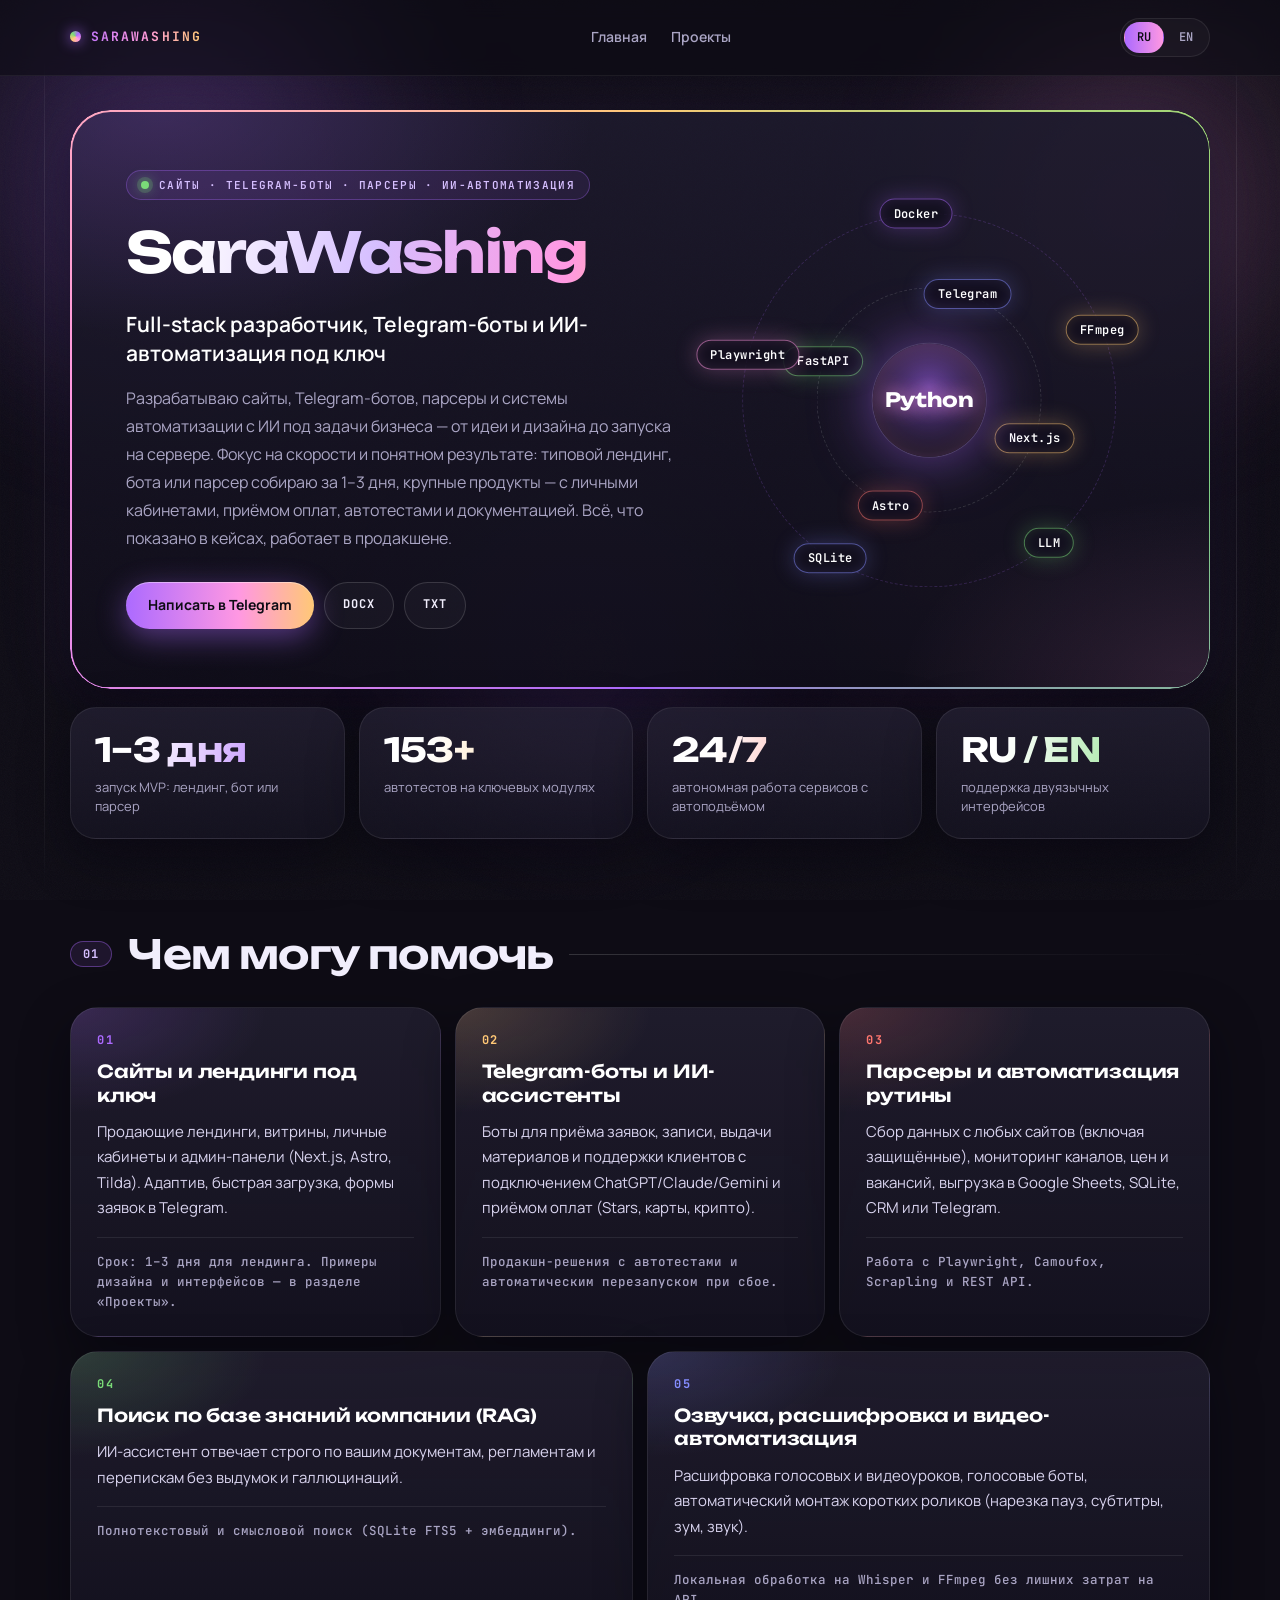
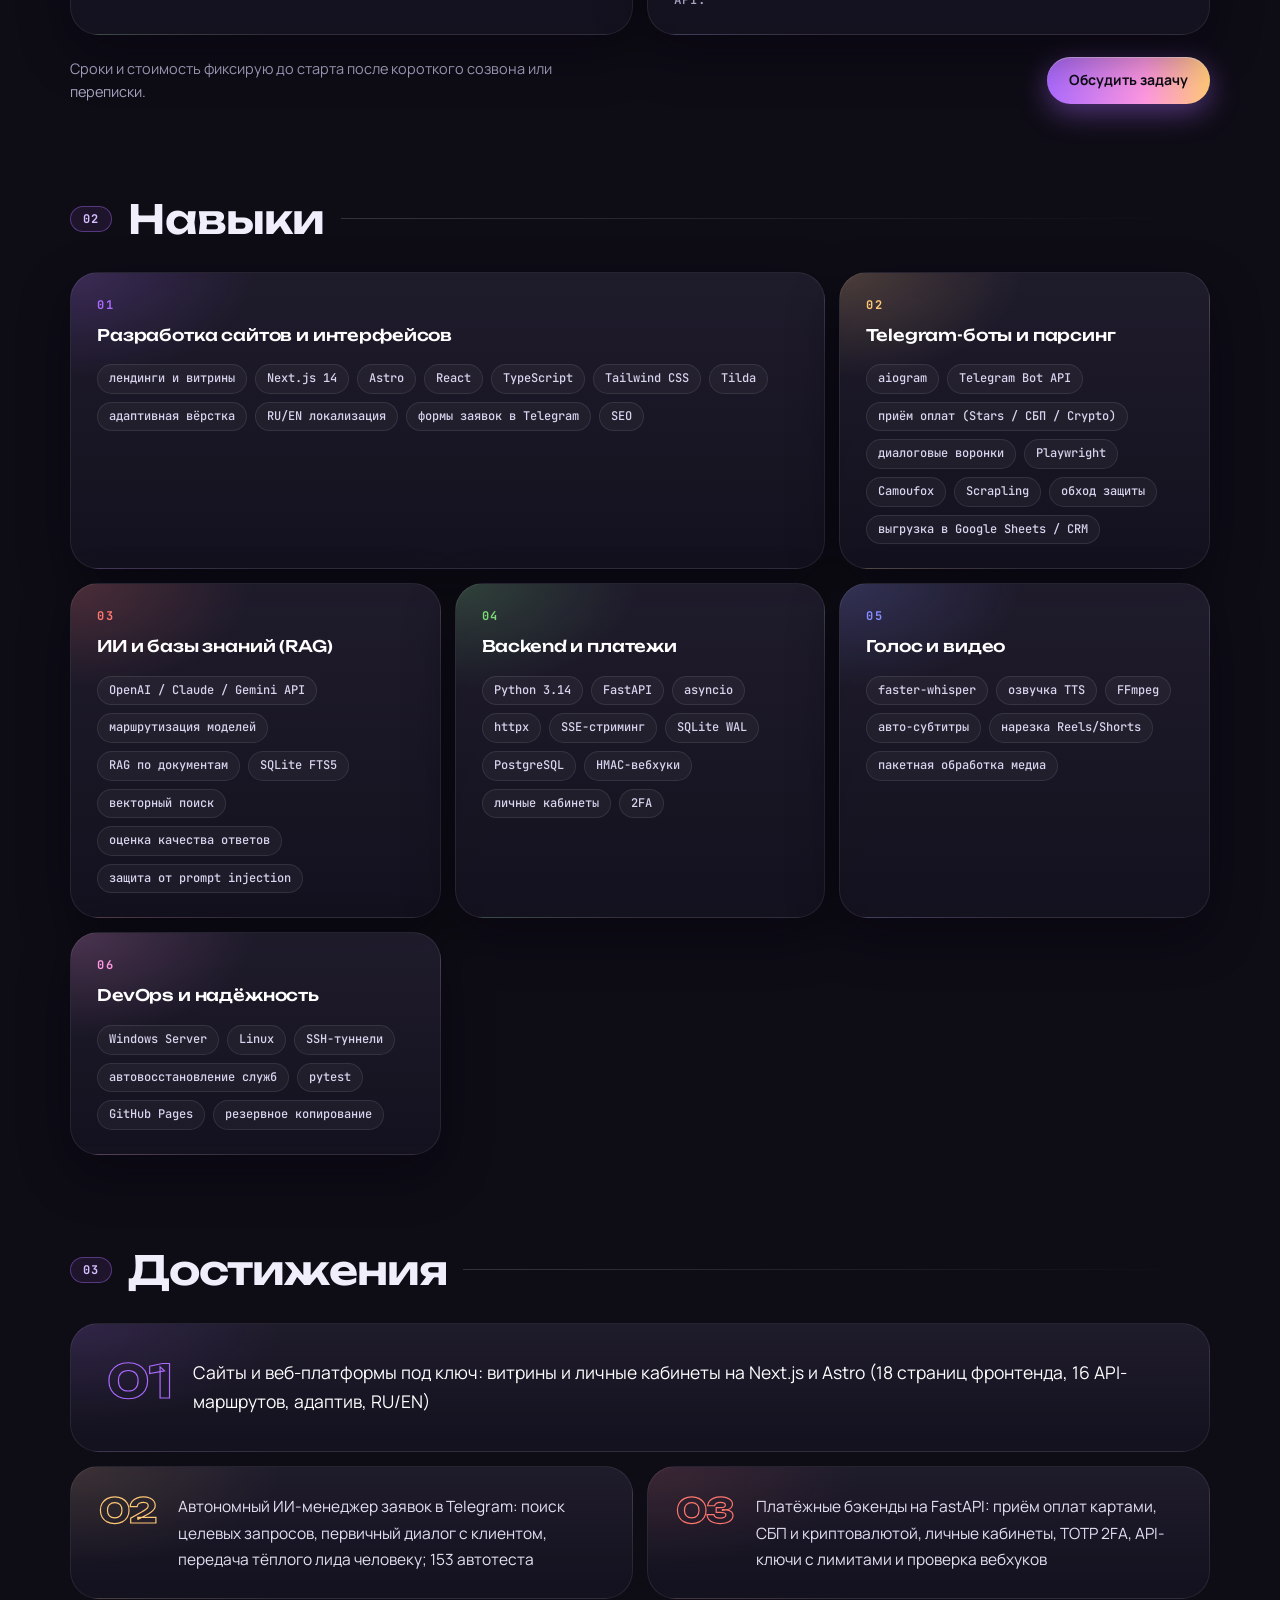
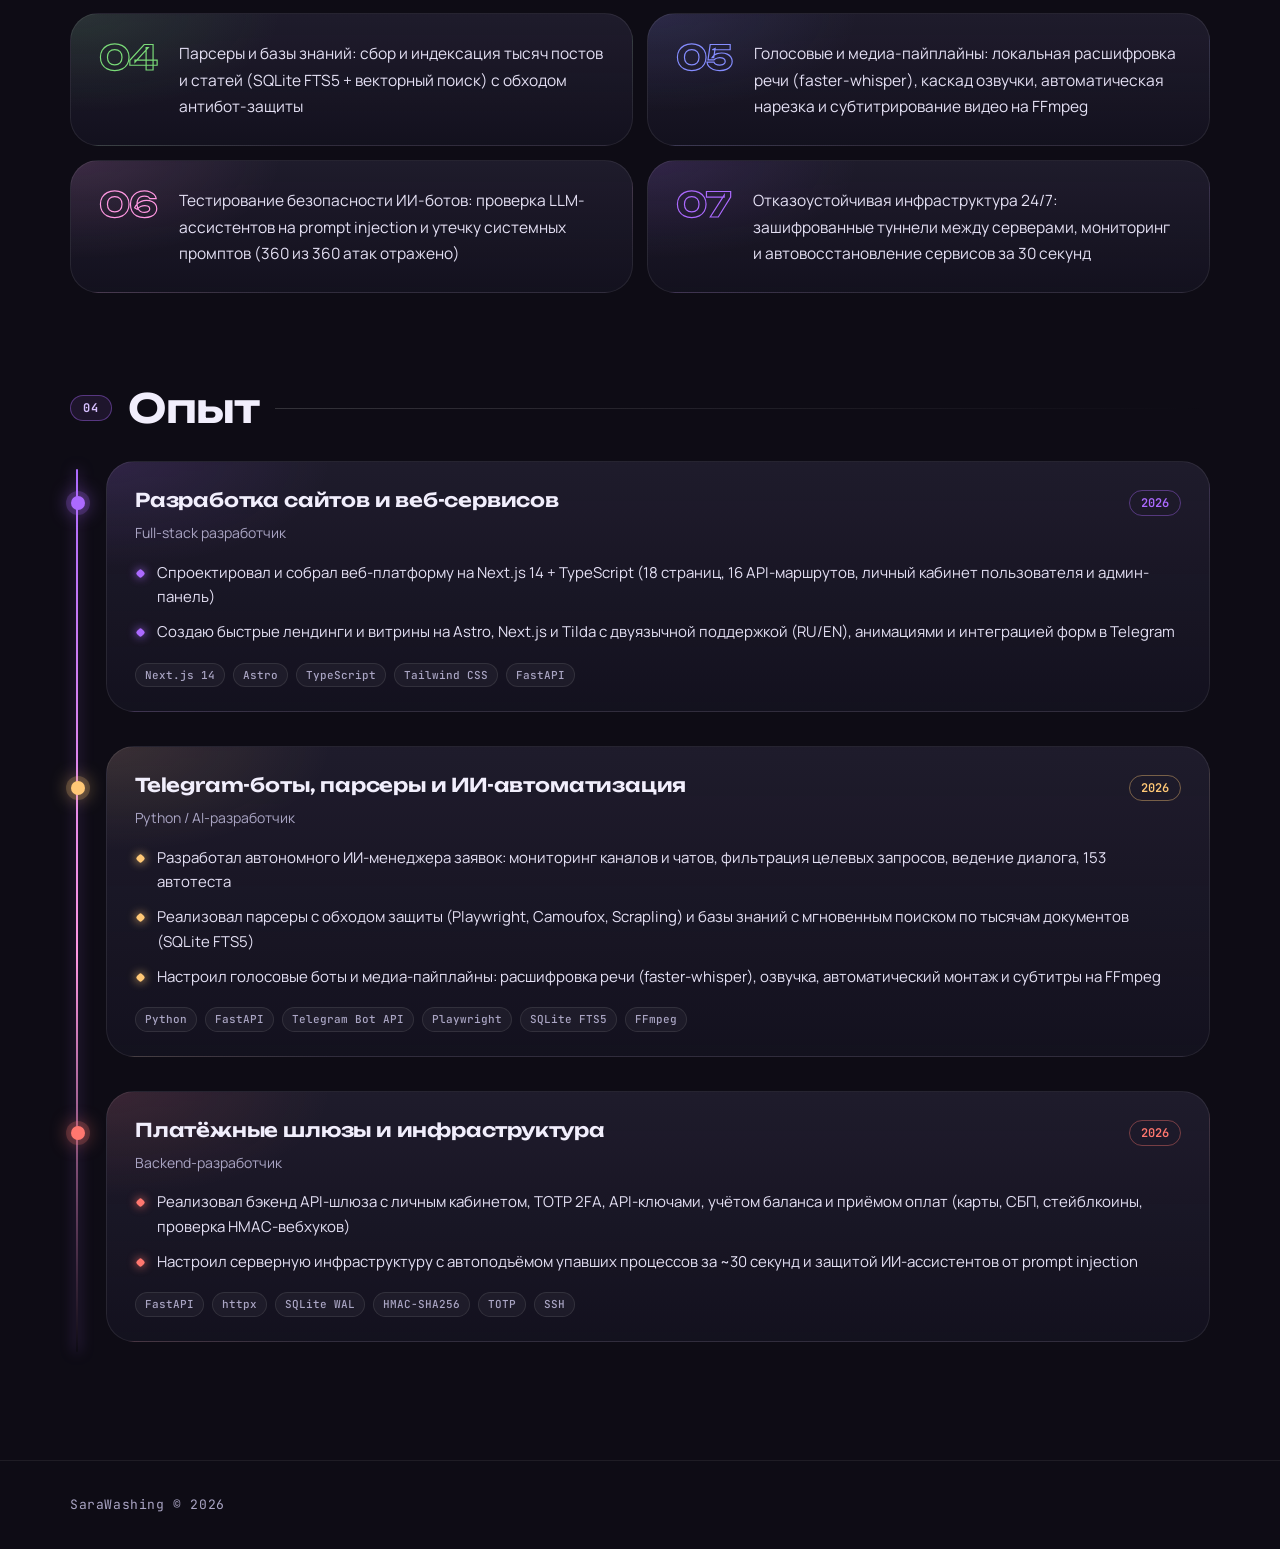
==== commit 7fa84552: "Repackage portfolio for client-friendly freelance & AI automation services" ====
--- a/index.html
+++ b/index.html
@@ -1,7 +1,7 @@
-<!DOCTYPE html><html lang="ru" data-base="/portfolio"><head><meta charset="utf-8"><meta name="viewport" content="width=device-width, initial-scale=1"><title>SaraWashing — Архитектор автономных ИИ-систем</title><meta name="description" content="Я строю не отдельные скрипты, а живую систему вокруг ИИ. В ней есть директор, который руководит десятком рабочих сессий агентов, память, из которой ничего не пропадает, маршрутизатор, подбирающий модель и глубину размышления под каждый шаг, и собственные серверы, на которых всё это работает без присмотра. Всё показанное здесь работает в боевом режиме: на трёх машинах и телефоне. Беру задачу целиком, от разведки и архитектуры до тестов, деплоя и контроля после запуска. Для меня «готово» значит запущено, сломано нарочно и показано в логе. Идею, которая не выдержала честной проверки, закрываю, а не подгоняю под результат.
-"><link rel="canonical" href="https://sarawashing.github.io/portfolio/"><link rel="icon" type="image/svg+xml" href="/portfolio/favicon.svg"><link rel="alternate icon" href="/portfolio/favicon.ico"><link rel="alternate" hreflang="ru" href="https://sarawashing.github.io/portfolio/"><link rel="alternate" hreflang="en" href="https://sarawashing.github.io/portfolio/en"><link rel="alternate" hreflang="x-default" href="https://sarawashing.github.io/portfolio/"><script type="application/ld+json">{"@context":"https://schema.org","@type":"Person","url":"https://sarawashing.github.io/portfolio/","image":"https://sarawashing.github.io/portfolio/media/og-image-ru.png","name":"SaraWashing","jobTitle":"Архитектор автономных ИИ-систем — агенты-руководители, память, маршрутизация моделей, боты, инфраструктура","description":"Я строю не отдельные скрипты, а живую систему вокруг ИИ. В ней есть директор, который руководит десятком рабочих сессий агентов, память, из которой ничего не пропадает, маршрутизатор, подбирающий модель и глубину размышления под каждый шаг, и собственные серверы, на которых всё это работает без присмотра. Всё показанное здесь работает в боевом режиме: на трёх машинах и телефоне. Беру задачу целиком, от разведки и архитектуры до тестов, деплоя и контроля после запуска. Для меня «готово» значит запущено, сломано нарочно и показано в логе. Идею, которая не выдержала честной проверки, закрываю, а не подгоняю под результат.\n","sameAs":["https://t.me/SaraWashing"],"knowsAbout":["агент-руководитель сессий","очереди и слоты по свободной памяти","пинатель простоя по плану","ротация моделей без привязки к поставщику","роевые и конвейерные схемы","приёмка по фактам вместо слова агента","LLM-шлюзы","лестницы моделей по цене результата","управление уровнем размышления","учёт кэша и затрат","оценка качества ответов","красная команда против собственного ИИ","RAG","SQLite FTS5","векторный поиск","граф связей","ленты решений","архивы больших источников","кэширование векторизации","Telegram-боты и клиенты","диалоговые воронки","скрапинг с обходом защиты","Playwright","Camoufox","Scrapling","генерация и нарезка видео","расшифровка речи на своём железе","озвучка с каскадом моделей и офлайн-резервом","голосовые Telegram-боты","пакетные транскрибаторы видеоуроков","Python 3.14","FastAPI","asyncio","httpx","SSE-стриминг","SQLite WAL","HMAC-вебхуки","личные кабинеты","TOTP 2FA","лендинги и витрины","Astro","Next.js","Tailwind CSS","адаптивная вёрстка","анимации по скроллу","двуязычные сайты","личные кабинеты","SEO и превью для соцсетей","публикация на GitHub Pages","оферта и юридические страницы","Nomad","SSH-туннели","Windows Server","Android с root","планировщик задач","службы с самовосстановлением","резервные копии с проверкой целостности","защита собственных серверов","вход только по ключам","карантин внешних данных","журнал только на дозапись","согласование опасных действий","защита от prompt injection","MetaTrader 5","walk-forward и CPCV","слепая проверка","риск-менеджмент","симуляции Монте-Карло","риск-движок проп-платформы","живой раннер на бирже"]}</script><!-- Open Graph --><meta property="og:type" content="website"><meta property="og:url" content="https://sarawashing.github.io/portfolio/"><meta property="og:title" content="SaraWashing — Архитектор автономных ИИ-систем"><meta property="og:description" content="Я строю не отдельные скрипты, а живую систему вокруг ИИ. В ней есть директор, который руководит десятком рабочих сессий агентов, память, из которой ничего не пропадает, маршрутизатор, подбирающий модель и глубину размышления под каждый шаг, и собственные серверы, на которых всё это работает без присмотра. Всё показанное здесь работает в боевом режиме: на трёх машинах и телефоне. Беру задачу целиком, от разведки и архитектуры до тестов, деплоя и контроля после запуска. Для меня «готово» значит запущено, сломано нарочно и показано в логе. Идею, которая не выдержала честной проверки, закрываю, а не подгоняю под результат.
-"><meta property="og:image" content="https://sarawashing.github.io/portfolio/media/og-image-ru.png"><meta property="og:locale" content="ru_RU"><!-- Twitter Card --><meta name="twitter:card" content="summary_large_image"><meta name="twitter:title" content="SaraWashing — Архитектор автономных ИИ-систем"><meta name="twitter:description" content="Я строю не отдельные скрипты, а живую систему вокруг ИИ. В ней есть директор, который руководит десятком рабочих сессий агентов, память, из которой ничего не пропадает, маршрутизатор, подбирающий модель и глубину размышления под каждый шаг, и собственные серверы, на которых всё это работает без присмотра. Всё показанное здесь работает в боевом режиме: на трёх машинах и телефоне. Беру задачу целиком, от разведки и архитектуры до тестов, деплоя и контроля после запуска. Для меня «готово» значит запущено, сломано нарочно и показано в логе. Идею, которая не выдержала честной проверки, закрываю, а не подгоняю под результат.
-"><meta name="twitter:image" content="https://sarawashing.github.io/portfolio/media/og-image-ru.png"><script>
+<!DOCTYPE html><html lang="ru" data-base><head><meta charset="utf-8"><meta name="viewport" content="width=device-width, initial-scale=1"><title>SaraWashing — Full-stack разработчик, Telegram-боты и ИИ-автоматизация под ключ</title><meta name="description" content="Разрабатываю сайты, Telegram-ботов, парсеры и системы автоматизации с ИИ под задачи бизнеса — от идеи и дизайна до запуска на сервере. Фокус на скорости и понятном результате: типовой лендинг, бота или парсер собираю за 1–3 дня, крупные продукты — с личными кабинетами, приёмом оплат, автотестами и документацией. Всё, что показано в кейсах, работает в продакшене.
+"><link rel="canonical" href="http://localhost:4321/"><link rel="icon" type="image/svg+xml" href="/favicon.svg"><link rel="alternate icon" href="/favicon.ico"><link rel="alternate" hreflang="ru" href="http://localhost:4321/"><link rel="alternate" hreflang="en" href="http://localhost:4321/en"><link rel="alternate" hreflang="x-default" href="http://localhost:4321/"><script type="application/ld+json">{"@context":"https://schema.org","@type":"Person","url":"http://localhost:4321/","image":"http://localhost:4321/media/og-image-ru.png","name":"SaraWashing","jobTitle":"Full-stack разработчик, Telegram-боты и ИИ-автоматизация под ключ","description":"Разрабатываю сайты, Telegram-ботов, парсеры и системы автоматизации с ИИ под задачи бизнеса — от идеи и дизайна до запуска на сервере. Фокус на скорости и понятном результате: типовой лендинг, бота или парсер собираю за 1–3 дня, крупные продукты — с личными кабинетами, приёмом оплат, автотестами и документацией. Всё, что показано в кейсах, работает в продакшене.\n","sameAs":["https://t.me/SaraWashing"],"knowsAbout":["лендинги и витрины","Next.js 14","Astro","React","TypeScript","Tailwind CSS","Tilda","адаптивная вёрстка","RU/EN локализация","формы заявок в Telegram","SEO","aiogram","Telegram Bot API","приём оплат (Stars / СБП / Crypto)","диалоговые воронки","Playwright","Camoufox","Scrapling","обход защиты","выгрузка в Google Sheets / CRM","OpenAI / Claude / Gemini API","маршрутизация моделей","RAG по документам","SQLite FTS5","векторный поиск","оценка качества ответов","защита от prompt injection","Python 3.14","FastAPI","asyncio","httpx","SSE-стриминг","SQLite WAL","PostgreSQL","HMAC-вебхуки","личные кабинеты","2FA","faster-whisper","озвучка TTS","FFmpeg","авто-субтитры","нарезка Reels/Shorts","пакетная обработка медиа","Windows Server","Linux","SSH-туннели","автовосстановление служб","pytest","GitHub Pages","резервное копирование"]}</script><!-- Open Graph --><meta property="og:type" content="website"><meta property="og:url" content="http://localhost:4321/"><meta property="og:title" content="SaraWashing — Full-stack разработчик, Telegram-боты и ИИ-автоматизация под ключ"><meta property="og:description" content="Разрабатываю сайты, Telegram-ботов, парсеры и системы автоматизации с ИИ под задачи бизнеса — от идеи и дизайна до запуска на сервере. Фокус на скорости и понятном результате: типовой лендинг, бота или парсер собираю за 1–3 дня, крупные продукты — с личными кабинетами, приёмом оплат, автотестами и документацией. Всё, что показано в кейсах, работает в продакшене.
+"><meta property="og:image" content="http://localhost:4321/media/og-image-ru.png"><meta property="og:locale" content="ru_RU"><!-- Twitter Card --><meta name="twitter:card" content="summary_large_image"><meta name="twitter:title" content="SaraWashing — Full-stack разработчик, Telegram-боты и ИИ-автоматизация под ключ"><meta name="twitter:description" content="Разрабатываю сайты, Telegram-ботов, парсеры и системы автоматизации с ИИ под задачи бизнеса — от идеи и дизайна до запуска на сервере. Фокус на скорости и понятном результате: типовой лендинг, бота или парсер собираю за 1–3 дня, крупные продукты — с личными кабинетами, приёмом оплат, автотестами и документацией. Всё, что показано в кейсах, работает в продакшене.
+"><meta name="twitter:image" content="http://localhost:4321/media/og-image-ru.png"><script>
       document.documentElement.classList.add('js');
       const params = new URLSearchParams(window.location.search);
       const theme = params.get('theme');
@@ -14,5 +14,5 @@
           document.head.appendChild(link);
         });
       }
-    </script><link rel="stylesheet" href="/portfolio/_astro/Layout.B2b12Uva.css"></head><body><div class="bg" aria-hidden="true" data-astro-cid-3h6ga2kf><div class="orb orb--1" data-astro-cid-3h6ga2kf></div><div class="orb orb--2" data-astro-cid-3h6ga2kf></div><div class="orb orb--3" data-astro-cid-3h6ga2kf></div><div class="orb orb--4" data-astro-cid-3h6ga2kf></div><div class="noise" data-astro-cid-3h6ga2kf></div></div><div class="rails" aria-hidden="true"><i></i><i></i></div><header class="header"><div class="container header__row"><a class="brand" href="/portfolio/"><span class="brand__mark"></span>SaraWashing</a><nav class="nav"><a href="/portfolio/">Главная</a><a href="/portfolio/showcase">Проекты</a></nav><div class="lang"><a class="active" href="/portfolio/">RU</a><a class href="/portfolio/en">EN</a></div></div></header><main><section class="container home"><div class="hero2 glow reveal"><div class="hero2__text"><div class="eyebrow"><span class="eyebrow__dot"></span>Автономные ИИ-системы · Сайты · Боты · Инфраструктура</div><h1 class="hero2__name">SaraWashing</h1><p class="hero2__title">Архитектор автономных ИИ-систем — агенты-руководители, память, маршрутизация моделей, боты, инфраструктура</p><p class="hero2__summary">Я строю не отдельные скрипты, а живую систему вокруг ИИ. В ней есть директор, который руководит десятком рабочих сессий агентов, память, из которой ничего не пропадает, маршрутизатор, подбирающий модель и глубину размышления под каждый шаг, и собственные серверы, на которых всё это работает без присмотра. Всё показанное здесь работает в боевом режиме: на трёх машинах и телефоне. Беру задачу целиком, от разведки и архитектуры до тестов, деплоя и контроля после запуска. Для меня «готово» значит запущено, сломано нарочно и показано в логе. Идею, которая не выдержала честной проверки, закрываю, а не подгоняю под результат.
-</p><div class="hero2__cta"><a class="btn btn--glow" href="https://t.me/SaraWashing" target="_blank" rel="noopener">Telegram</a><a class="btn btn--ghost btn--mono" href="/portfolio/downloads/resume_ru.docx" download aria-label="Resume DOCX">DOCX</a><a class="btn btn--ghost btn--mono" href="/portfolio/downloads/resume_ru.txt" download aria-label="Resume plain text">TXT</a></div></div><div class="orbit" aria-hidden="true"><div class="orbit__ring orbit__ring--1"></div><div class="orbit__ring orbit__ring--2"></div><div class="orbit__spin orbit__spin--1"><div class="orbit__node" style="--a:20deg;--r:var(--r1)"><div class="orbit__fix"><span class="orbit__chip orbit__chip--amber">Jev</span></div></div><div class="orbit__node" style="--a:110deg;--r:var(--r1)"><div class="orbit__fix"><span class="orbit__chip orbit__chip--coral">Мицелий</span></div></div><div class="orbit__node" style="--a:200deg;--r:var(--r1)"><div class="orbit__fix"><span class="orbit__chip orbit__chip--green">Рой</span></div></div><div class="orbit__node" style="--a:290deg;--r:var(--r1)"><div class="orbit__fix"><span class="orbit__chip orbit__chip--peri">Шлюз</span></div></div></div><div class="orbit__spin orbit__spin--2"><div class="orbit__node" style="--a:50deg;--r:var(--r2)"><div class="orbit__fix"><span class="orbit__chip orbit__chip--green">Боты</span></div></div><div class="orbit__node" style="--a:122deg;--r:var(--r2)"><div class="orbit__fix"><span class="orbit__chip orbit__chip--peri">Голос</span></div></div><div class="orbit__node" style="--a:194deg;--r:var(--r2)"><div class="orbit__fix"><span class="orbit__chip orbit__chip--pink">Сайты</span></div></div><div class="orbit__node" style="--a:266deg;--r:var(--r2)"><div class="orbit__fix"><span class="orbit__chip orbit__chip--violet">Защита</span></div></div><div class="orbit__node" style="--a:338deg;--r:var(--r2)"><div class="orbit__fix"><span class="orbit__chip orbit__chip--amber">Торговля</span></div></div></div><div class="orbit__core"><span>Мика</span></div></div></div><div class="stats reveal"><div class="stat glow stat--violet"><div class="stat__value">29 148</div><div class="stat__label">заметок в общей памяти 42 проектов</div></div><div class="stat glow stat--amber"><div class="stat__value">43% → 80–88%</div><div class="stat__label">успешность задач роя после лестницы моделей</div></div><div class="stat glow stat--coral"><div class="stat__value">500+</div><div class="stat__label">автотестов у Штаба Мики</div></div><div class="stat glow stat--green"><div class="stat__value">0</div><div class="stat__label">портов открыто наружу</div></div></div><section class="block reveal" id="services"><div class="block__head"><span class="block__num">01</span><h2 class="block__title">Услуги</h2></div><div class="services"><article class="service glow tile--violet"><div class="tile__idx">01</div><h3 class="service__title">Telegram-боты и ИИ-менеджер заявок</h3><p class="service__text">Бот ведёт диалог с клиентом, собирает заявку и передаёт её человеку. Работает без присмотра, а если процесс упал, поднимается сам.</p><p class="service__proof">Мой менеджер заявок покрыт 153 автотестами.</p></article><article class="service glow tile--amber"><div class="tile__idx">02</div><h3 class="service__title">Сайты под ключ</h3><p class="service__text">Лендинг, витрина или личный кабинет. Дизайн, вёрстка, два языка, публикация в сети.</p><p class="service__proof">Примеры: студийный сайт, витрина проп-платформы, это портфолио.</p></article><article class="service glow tile--coral"><div class="tile__idx">03</div><h3 class="service__title">Расшифровка и озвучка речи</h3><p class="service__text">Расшифровка встреч, уроков и голосовых сообщений, голосовые функции для бота.</p><p class="service__proof">Работает на своём железе, без платных API.</p></article><article class="service glow tile--green"><div class="tile__idx">04</div><h3 class="service__title">Поиск по знаниям компании</h3><p class="service__text">Агент находит нужное в ваших документах и переписке, а не выдумывает ответ.</p><p class="service__proof">В основе мой Мицелий: смысловой и полнотекстовый поиск по общей памяти проектов.</p></article><article class="service glow tile--peri"><div class="tile__idx">05</div><h3 class="service__title">Проверка защиты ИИ-ботов</h3><p class="service__text">Атакую вашего бота так, как это делают злоумышленники: пытаюсь подменить инструкции и вытянуть скрытый текст. Показываю, где он пробивается.</p><p class="service__proof">Методику отработал на собственных системах, защита проверяется ежедневно.</p></article></div><div class="services__foot"><p class="services__note">Объём и сроки обсуждаю после описания задачи. Беру только то, что уже делал сам.</p><a class="btn btn--glow" href="https://t.me/SaraWashing" target="_blank" rel="noopener">Описать задачу</a></div></section><section class="block reveal"><div class="block__head"><span class="block__num">02</span><h2 class="block__title">Навыки</h2></div><div class="bento"><article class="tile glow tile--violet tile--wide"><div class="tile__idx">01</div><h3 class="tile__title">Автономные системы и оркестрация</h3><ul class="chips"><li class="chip">агент-руководитель сессий</li><li class="chip">очереди и слоты по свободной памяти</li><li class="chip">пинатель простоя по плану</li><li class="chip">ротация моделей без привязки к поставщику</li><li class="chip">роевые и конвейерные схемы</li><li class="chip">приёмка по фактам вместо слова агента</li></ul></article><article class="tile glow tile--amber "><div class="tile__idx">02</div><h3 class="tile__title">ИИ и маршрутизация моделей</h3><ul class="chips"><li class="chip">LLM-шлюзы</li><li class="chip">лестницы моделей по цене результата</li><li class="chip">управление уровнем размышления</li><li class="chip">учёт кэша и затрат</li><li class="chip">оценка качества ответов</li><li class="chip">красная команда против собственного ИИ</li></ul></article><article class="tile glow tile--coral "><div class="tile__idx">03</div><h3 class="tile__title">Память и знания</h3><ul class="chips"><li class="chip">RAG</li><li class="chip">SQLite FTS5</li><li class="chip">векторный поиск</li><li class="chip">граф связей</li><li class="chip">ленты решений</li><li class="chip">архивы больших источников</li><li class="chip">кэширование векторизации</li></ul></article><article class="tile glow tile--green "><div class="tile__idx">04</div><h3 class="tile__title">Боты и автоматизация</h3><ul class="chips"><li class="chip">Telegram-боты и клиенты</li><li class="chip">диалоговые воронки</li><li class="chip">скрапинг с обходом защиты</li><li class="chip">Playwright</li><li class="chip">Camoufox</li><li class="chip">Scrapling</li><li class="chip">генерация и нарезка видео</li></ul></article><article class="tile glow tile--peri "><div class="tile__idx">05</div><h3 class="tile__title">Голос и речь</h3><ul class="chips"><li class="chip">расшифровка речи на своём железе</li><li class="chip">озвучка с каскадом моделей и офлайн-резервом</li><li class="chip">голосовые Telegram-боты</li><li class="chip">пакетные транскрибаторы видеоуроков</li></ul></article><article class="tile glow tile--pink "><div class="tile__idx">06</div><h3 class="tile__title">Backend и платежи</h3><ul class="chips"><li class="chip">Python 3.14</li><li class="chip">FastAPI</li><li class="chip">asyncio</li><li class="chip">httpx</li><li class="chip">SSE-стриминг</li><li class="chip">SQLite WAL</li><li class="chip">HMAC-вебхуки</li><li class="chip">личные кабинеты</li><li class="chip">TOTP 2FA</li></ul></article><article class="tile glow tile--violet tile--wide"><div class="tile__idx">07</div><h3 class="tile__title">Разработка сайтов и интерфейсов</h3><ul class="chips"><li class="chip">лендинги и витрины</li><li class="chip">Astro</li><li class="chip">Next.js</li><li class="chip">Tailwind CSS</li><li class="chip">адаптивная вёрстка</li><li class="chip">анимации по скроллу</li><li class="chip">двуязычные сайты</li><li class="chip">личные кабинеты</li><li class="chip">SEO и превью для соцсетей</li><li class="chip">публикация на GitHub Pages</li><li class="chip">оферта и юридические страницы</li></ul></article><article class="tile glow tile--amber "><div class="tile__idx">08</div><h3 class="tile__title">Инфраструктура</h3><ul class="chips"><li class="chip">Nomad</li><li class="chip">SSH-туннели</li><li class="chip">Windows Server</li><li class="chip">Android с root</li><li class="chip">планировщик задач</li><li class="chip">службы с самовосстановлением</li><li class="chip">резервные копии с проверкой целостности</li></ul></article><article class="tile glow tile--coral "><div class="tile__idx">09</div><h3 class="tile__title">Безопасность</h3><ul class="chips"><li class="chip">защита собственных серверов</li><li class="chip">вход только по ключам</li><li class="chip">карантин внешних данных</li><li class="chip">журнал только на дозапись</li><li class="chip">согласование опасных действий</li><li class="chip">защита от prompt injection</li></ul></article><article class="tile glow tile--green "><div class="tile__idx">10</div><h3 class="tile__title">Алгоритмическая торговля</h3><ul class="chips"><li class="chip">MetaTrader 5</li><li class="chip">walk-forward и CPCV</li><li class="chip">слепая проверка</li><li class="chip">риск-менеджмент</li><li class="chip">симуляции Монте-Карло</li><li class="chip">риск-движок проп-платформы</li><li class="chip">живой раннер на бирже</li></ul></article></div></section><section class="block reveal"><div class="block__head"><span class="block__num">03</span><h2 class="block__title">Достижения</h2></div><div class="wins"><article class="win glow win--violet win--lead"><div class="win__num">01</div><p class="win__text">Мика — ИИ-гендиректор: одной фразой берёт под управление 5–10 рабочих сессий агентов, раздаёт задачи по спецификации, принимает отчёты по фактам, выносит тяжёлое на удалённый узел; при сбое провайдера сама пересаживается на другую модель за 33 секунды; более 500 автотестов</p></article><article class="win glow win--amber "><div class="win__num">02</div><p class="win__text">Jev — выбор модели и глубины размышления на каждом шаге агента; нашёл и измерил расхождение, когда уровень размышления не доходил до моделей</p></article><article class="win glow win--coral "><div class="win__num">03</div><p class="win__text">Мицелий — общая память 42 проектов: 29 148 заметок, 1 587 решений в ленте, смысловой и полнотекстовый поиск; агент сначала спрашивает память, потом изобретает</p></article><article class="win glow win--green "><div class="win__num">04</div><p class="win__text">Рой исполнителей с лестницей моделей поднял успешность задач с 43% до 80–88%; все остальные «умные» правки проверил замером и отбросил, потому что прироста не дали</p></article><article class="win glow win--peri "><div class="win__num">05</div><p class="win__text">Платный API-шлюз к моделям с личным кабинетом, 2FA, ключами с лимитами и проверкой подписи вебхуков; нашёл и устранил причину ложных блокировок канала</p></article><article class="win glow win--pink "><div class="win__num">06</div><p class="win__text">Разработка сайтов под ключ: студийный сайт с анимацией по скроллу, витрина и кабинет проп-платформы, публичный сайт шлюза с самообновляемым каталогом моделей, это двуязычное портфолио</p></article><article class="win glow win--violet "><div class="win__num">07</div><p class="win__text">Автономный ИИ-менеджер заявок: диалоги, воронка, передача клиента человеку; 153 автотеста</p></article><article class="win glow win--amber "><div class="win__num">08</div><p class="win__text">Платформа проп-трейдинговой компании от витрины до риск-движка; экономика проверена симуляциями Монте-Карло</p></article><article class="win glow win--coral "><div class="win__num">09</div><p class="win__text">Ежедневный спарринг защиты против красной команды на ИИ; на отложенной выборке отражено 360 атак из 360</p></article><article class="win glow win--green "><div class="win__num">10</div><p class="win__text">Три машины и телефон в одной сети: тяжёлое уходит на узел через зашифрованные туннели, наружу открыто ноль портов</p></article><article class="win glow win--peri "><div class="win__num">11</div><p class="win__text">Честные торговые исследования с задокументированными отказами от стратегий, не прошедших слепую проверку</p></article></div></section><section class="block reveal"><div class="block__head"><span class="block__num">04</span><h2 class="block__title">Опыт</h2></div><div class="timeline"><article class="step glow step--violet"><span class="step__dot"></span><div class="step__top"><h3 class="step__company">Мика, Jev и контур автономной разработки</h3><span class="step__period">2026</span></div><div class="step__role">Архитектор и разработчик</div><ul class="step__list"><li>Мика — ИИ-гендиректор. Берёт сессии агентов под управление одной фразой, ведёт ведомость, подталкивает простаивающих по открытому пункту плана, принимает результат по тестам и файлам, будит телефон</li><li>Штаб на ПК — её канцелярия: журнал событий с защитой от повторов, цех со слотами, Дежурный для Telegram, автопереключение пресета модели при обрыве (33 секунды на живом сбое)</li><li>Jev выбирает модель и глубину размышления на каждом шаге; найденное расхождение (уровень размышления не доходил до моделей) доказано живыми пробами, а не догадкой</li><li>Рой исполнителей: налёт и каскад, судья — тесты; скачок успешности с 43% до 80–88% дала лестница моделей, остальные «умные» правки отброшены по замерам</li></ul><ul class="chips chips--sm"><li class="chip">Python</li><li class="chip">SQLite WAL</li><li class="chip">MCP</li><li class="chip">Node.js</li><li class="chip">Telegram Bot API</li></ul></article><article class="step glow step--amber"><span class="step__dot"></span><div class="step__top"><h3 class="step__company">Память и знания</h3><span class="step__period">2026</span></div><div class="step__role">Автор системы</div><ul class="step__list"><li>Мицелий: общий центр знаний всех проектов, полнотекстовый и смысловой поиск, граф связей, лента решений, архив диалогов; 42 проекта, 29 148 заметок</li><li>Правило «сначала спроси память, потом изобретай» закреплено в инструкциях и подсказках хуков</li><li>Архивы больших источников: 3 278 постов, 1 943 статьи и 1 249 публикаций с кодом разобраны и проиндексированы (90 224 фрагмента)</li></ul><ul class="chips chips--sm"><li class="chip">SQLite FTS5</li><li class="chip">Python</li><li class="chip">векторный поиск</li></ul></article><article class="step glow step--coral"><span class="step__dot"></span><div class="step__top"><h3 class="step__company">Шлюзы и платежи</h3><span class="step__period">2026</span></div><div class="step__role">Разработчик и инженер</div><ul class="step__list"><li>Локальный шлюз-маршрутизатор моделей за одним адресом для всех агентов, синхронизация каталога раз в три часа</li><li>Найдена причина ложных блокировок канала на час (429 с Retry-After на одну мёртвую модель запирал весь коннект), запирание отключено, поведение подтверждено тестом</li><li>Платный шлюз для внешних пользователей, оплата картами, СБП и стейблкоином, личный кабинет с 2FA и резервными кодами, API-ключи с лимитом, проверка подписей вебхуков</li></ul><ul class="chips chips--sm"><li class="chip">FastAPI</li><li class="chip">httpx</li><li class="chip">SQLite</li><li class="chip">HMAC-SHA256</li><li class="chip">TOTP</li></ul></article><article class="step glow step--green"><span class="step__dot"></span><div class="step__top"><h3 class="step__company">Боты, заявки и медиа</h3><span class="step__period">2026</span></div><div class="step__role">Разработчик</div><ul class="step__list"><li>Менеджер заявок: поиск аудитории, диалог до 6 реплик, оценка каждой беседы автоматическими проверками, передача клиента человеку</li><li>Бот-приёмная бизнес-заявок с ежедневным разведчиком лидов; служба поднимается после убийства процесса примерно за 30 секунд</li><li>Фабрика коротких видео: расшифровка, выбор законченной истории, субтитры, звук, двойной контроль качества, предохранитель публикаций</li><li>Голосовой контур на своём железе, без платных API</li></ul><ul class="chips chips--sm"><li class="chip">Python</li><li class="chip">LLM</li><li class="chip">Telegram</li><li class="chip">Playwright</li><li class="chip">ffmpeg</li></ul></article><article class="step glow step--peri"><span class="step__dot"></span><div class="step__top"><h3 class="step__company">Сайты и витрины</h3><span class="step__period">2026</span></div><div class="step__role">Разработчик и дизайнер</div><ul class="step__list"><li>Студийный сайт на собственной дизайн-системе с анимацией по скроллу</li><li>Витрина и кабинет трейдера проп-платформы на Next.js, публичный сайт шлюза с каталогом моделей, который сам обновляется раз в три часа</li><li>Это портфолио на Astro, на двух языках, со статической сборкой и публикацией на GitHub Pages</li><li>Рекламные ролики для сайтов собираются автоматически</li></ul><ul class="chips chips--sm"><li class="chip">Astro</li><li class="chip">Next.js</li><li class="chip">Tailwind CSS</li><li class="chip">Python</li><li class="chip">GitHub Pages</li></ul></article><article class="step glow step--pink"><span class="step__dot"></span><div class="step__top"><h3 class="step__company">Торговля и проп-платформа</h3><span class="step__period">2026</span></div><div class="step__role">Исследователь и архитектор</div><ul class="step__list"><li>Платформа проп-компании: витрина и кабинет на Next.js, риск-движок, мосты к MetaTrader 5, приём оплаты криптовалютой; экономика проверена симуляциями Монте-Карло</li><li>Методика проверки: обучение и тест на разных периодах, CPCV, слепой участок, учёт разрывов на выходных</li><li>Задокументированные отказы от стратегий. Ранний безубыток поднял долю прибыльных сделок с 28% до 45%, но проиграл на слепом участке; широкий скан на 67 символах проиграл вне выборки</li></ul><ul class="chips chips--sm"><li class="chip">MetaTrader 5</li><li class="chip">Python</li><li class="chip">Next.js</li><li class="chip">TypeScript</li></ul></article><article class="step glow step--violet"><span class="step__dot"></span><div class="step__top"><h3 class="step__company">Безопасность и инфраструктура</h3><span class="step__period">2026</span></div><div class="step__role">Инженер</div><ul class="step__list"><li>Три машины с разными ролями и телефон с root в одной сети; связь только через зашифрованные туннели, наружу открыто ноль портов</li><li>Ежедневный спарринг защиты: красная команда на ИИ ломает моего аналитика безопасности, брешь закрывается в тот же день, повторная атака подтверждает</li><li>Вход на боевой сервер только по ключам; службы с самовосстановлением и краш-тестом на каждое «починил»</li></ul><ul class="chips chips--sm"><li class="chip">Nomad</li><li class="chip">SSH</li><li class="chip">Windows Server</li><li class="chip">Android</li><li class="chip">Python</li></ul></article><article class="step glow step--amber"><span class="step__dot"></span><div class="step__top"><h3 class="step__company">Принципы работы</h3><span class="step__period">постоянно</span></div><div class="step__role">Как я устроен</div><ul class="step__list"><li>Сначала память, потом изобретение: перед задачей ищу, что уже сделано и решено</li><li>Ни слова без пруфа: «готово» значит запущено, сломано нарочно и показано в логе</li><li>Отрицательный результат тоже результат: идею, не прошедшую слепую проверку, я закрываю и записываю причину</li><li>Тяжёлое — на машину, не в сессию: долгие процессы живут отдельно от интерактивной работы</li></ul></article></div></section></section></main><script type="module">var e=(e,t)=>{e.querySelector(`.dropdown__trigger`)?.setAttribute(`aria-expanded`,String(t))},t=()=>{document.querySelectorAll(`.dropdown.is-open`).forEach(t=>{t.classList.remove(`is-open`),e(t,!1)})};document.querySelectorAll(`.dropdown`).forEach(n=>{let r=n.querySelector(`.dropdown__trigger`);r&&r.addEventListener(`click`,r=>{r.stopPropagation();let i=!n.classList.contains(`is-open`);t(),i&&(n.classList.add(`is-open`),e(n,!0))})}),document.addEventListener(`click`,()=>t());var n=document.querySelectorAll(`.reveal`);if(`IntersectionObserver`in window&&!matchMedia(`(prefers-reduced-motion: reduce)`).matches){let e=new IntersectionObserver(t=>{t.forEach(t=>{t.isIntersecting&&(t.target.classList.add(`is-in`),e.unobserve(t.target))})},{threshold:.08,rootMargin:`0px 0px -6% 0px`});n.forEach(t=>e.observe(t))}else n.forEach(e=>e.classList.add(`is-in`));document.addEventListener(`pointermove`,e=>{let t=e.target?.closest(`.glow, .project`);if(!t)return;let n=t.getBoundingClientRect();t.style.setProperty(`--mx`,`${e.clientX-n.left}px`),t.style.setProperty(`--my`,`${e.clientY-n.top}px`)},{passive:!0}),document.addEventListener(`keydown`,e=>{if(e.key!==`Escape`)return;let n=document.querySelector(`.dropdown.is-open .dropdown__trigger`);t(),n?.focus()});</script><footer class="footer"><div class="container footer__inner"><span><a href="https://t.me/SaraWashing" target="_blank" rel="noopener" class="footer__link">SaraWashing</a> © 2026</span><span class="footer__links"></span></div></footer></body></html>+    </script><link rel="stylesheet" href="/_astro/Layout.2L5k7GHo.css"></head><body><div class="bg" aria-hidden="true" data-astro-cid-3h6ga2kf><div class="orb orb--1" data-astro-cid-3h6ga2kf></div><div class="orb orb--2" data-astro-cid-3h6ga2kf></div><div class="orb orb--3" data-astro-cid-3h6ga2kf></div><div class="orb orb--4" data-astro-cid-3h6ga2kf></div><div class="noise" data-astro-cid-3h6ga2kf></div></div><div class="rails" aria-hidden="true"><i></i><i></i></div><header class="header"><div class="container header__row"><a class="brand" href="/"><span class="brand__mark"></span>SaraWashing</a><nav class="nav"><a href="/">Главная</a><a href="/showcase">Проекты</a></nav><div class="lang"><a class="active" href="/">RU</a><a class href="/en">EN</a></div></div></header><main><section class="container home"><div class="hero2 glow reveal"><div class="hero2__text"><div class="eyebrow"><span class="eyebrow__dot"></span>Сайты · Telegram-боты · Парсеры · ИИ-автоматизация</div><h1 class="hero2__name">SaraWashing</h1><p class="hero2__title">Full-stack разработчик, Telegram-боты и ИИ-автоматизация под ключ</p><p class="hero2__summary">Разрабатываю сайты, Telegram-ботов, парсеры и системы автоматизации с ИИ под задачи бизнеса — от идеи и дизайна до запуска на сервере. Фокус на скорости и понятном результате: типовой лендинг, бота или парсер собираю за 1–3 дня, крупные продукты — с личными кабинетами, приёмом оплат, автотестами и документацией. Всё, что показано в кейсах, работает в продакшене.
+</p><div class="hero2__cta"><a class="btn btn--glow" href="https://t.me/SaraWashing" target="_blank" rel="noopener">Написать в Telegram</a><a class="btn btn--ghost btn--mono" href="/downloads/resume_ru.docx" download aria-label="Resume DOCX">DOCX</a><a class="btn btn--ghost btn--mono" href="/downloads/resume_ru.txt" download aria-label="Resume plain text">TXT</a></div></div><div class="orbit" aria-hidden="true"><div class="orbit__ring orbit__ring--1"></div><div class="orbit__ring orbit__ring--2"></div><div class="orbit__spin orbit__spin--1"><div class="orbit__node" style="--a:20deg;--r:var(--r1)"><div class="orbit__fix"><span class="orbit__chip orbit__chip--amber">Next.js</span></div></div><div class="orbit__node" style="--a:110deg;--r:var(--r1)"><div class="orbit__fix"><span class="orbit__chip orbit__chip--coral">Astro</span></div></div><div class="orbit__node" style="--a:200deg;--r:var(--r1)"><div class="orbit__fix"><span class="orbit__chip orbit__chip--green">FastAPI</span></div></div><div class="orbit__node" style="--a:290deg;--r:var(--r1)"><div class="orbit__fix"><span class="orbit__chip orbit__chip--peri">Telegram</span></div></div></div><div class="orbit__spin orbit__spin--2"><div class="orbit__node" style="--a:50deg;--r:var(--r2)"><div class="orbit__fix"><span class="orbit__chip orbit__chip--green">LLM</span></div></div><div class="orbit__node" style="--a:122deg;--r:var(--r2)"><div class="orbit__fix"><span class="orbit__chip orbit__chip--peri">SQLite</span></div></div><div class="orbit__node" style="--a:194deg;--r:var(--r2)"><div class="orbit__fix"><span class="orbit__chip orbit__chip--pink">Playwright</span></div></div><div class="orbit__node" style="--a:266deg;--r:var(--r2)"><div class="orbit__fix"><span class="orbit__chip orbit__chip--violet">Docker</span></div></div><div class="orbit__node" style="--a:338deg;--r:var(--r2)"><div class="orbit__fix"><span class="orbit__chip orbit__chip--amber">FFmpeg</span></div></div></div><div class="orbit__core"><span>Python</span></div></div></div><div class="stats reveal"><div class="stat glow stat--violet"><div class="stat__value">1–3 дня</div><div class="stat__label">запуск MVP: лендинг, бот или парсер</div></div><div class="stat glow stat--amber"><div class="stat__value">153+</div><div class="stat__label">автотестов на ключевых модулях</div></div><div class="stat glow stat--coral"><div class="stat__value">24/7</div><div class="stat__label">автономная работа сервисов с автоподъёмом</div></div><div class="stat glow stat--green"><div class="stat__value">RU / EN</div><div class="stat__label">поддержка двуязычных интерфейсов</div></div></div><section class="block reveal" id="services"><div class="block__head"><span class="block__num">01</span><h2 class="block__title">Чем могу помочь</h2></div><div class="services"><article class="service glow tile--violet"><div class="tile__idx">01</div><h3 class="service__title">Сайты и лендинги под ключ</h3><p class="service__text">Продающие лендинги, витрины, личные кабинеты и админ-панели (Next.js, Astro, Tilda). Адаптив, быстрая загрузка, формы заявок в Telegram.</p><p class="service__proof">Срок: 1–3 дня для лендинга. Примеры дизайна и интерфейсов — в разделе «Проекты».</p></article><article class="service glow tile--amber"><div class="tile__idx">02</div><h3 class="service__title">Telegram-боты и ИИ-ассистенты</h3><p class="service__text">Боты для приёма заявок, записи, выдачи материалов и поддержки клиентов с подключением ChatGPT/Claude/Gemini и приёмом оплат (Stars, карты, крипто).</p><p class="service__proof">Продакшн-решения с автотестами и автоматическим перезапуском при сбое.</p></article><article class="service glow tile--coral"><div class="tile__idx">03</div><h3 class="service__title">Парсеры и автоматизация рутины</h3><p class="service__text">Сбор данных с любых сайтов (включая защищённые), мониторинг каналов, цен и вакансий, выгрузка в Google Sheets, SQLite, CRM или Telegram.</p><p class="service__proof">Работа с Playwright, Camoufox, Scrapling и REST API.</p></article><article class="service glow tile--green"><div class="tile__idx">04</div><h3 class="service__title">Поиск по базе знаний компании (RAG)</h3><p class="service__text">ИИ-ассистент отвечает строго по вашим документам, регламентам и перепискам без выдумок и галлюцинаций.</p><p class="service__proof">Полнотекстовый и смысловой поиск (SQLite FTS5 + эмбеддинги).</p></article><article class="service glow tile--peri"><div class="tile__idx">05</div><h3 class="service__title">Озвучка, расшифровка и видео-автоматизация</h3><p class="service__text">Расшифровка голосовых и видеоуроков, голосовые боты, автоматический монтаж коротких роликов (нарезка пауз, субтитры, зум, звук).</p><p class="service__proof">Локальная обработка на Whisper и FFmpeg без лишних затрат на API.</p></article></div><div class="services__foot"><p class="services__note">Сроки и стоимость фиксирую до старта после короткого созвона или переписки.</p><a class="btn btn--glow" href="https://t.me/SaraWashing" target="_blank" rel="noopener">Обсудить задачу</a></div></section><section class="block reveal"><div class="block__head"><span class="block__num">02</span><h2 class="block__title">Навыки</h2></div><div class="bento"><article class="tile glow tile--violet tile--wide"><div class="tile__idx">01</div><h3 class="tile__title">Разработка сайтов и интерфейсов</h3><ul class="chips"><li class="chip">лендинги и витрины</li><li class="chip">Next.js 14</li><li class="chip">Astro</li><li class="chip">React</li><li class="chip">TypeScript</li><li class="chip">Tailwind CSS</li><li class="chip">Tilda</li><li class="chip">адаптивная вёрстка</li><li class="chip">RU/EN локализация</li><li class="chip">формы заявок в Telegram</li><li class="chip">SEO</li></ul></article><article class="tile glow tile--amber "><div class="tile__idx">02</div><h3 class="tile__title">Telegram-боты и парсинг</h3><ul class="chips"><li class="chip">aiogram</li><li class="chip">Telegram Bot API</li><li class="chip">приём оплат (Stars / СБП / Crypto)</li><li class="chip">диалоговые воронки</li><li class="chip">Playwright</li><li class="chip">Camoufox</li><li class="chip">Scrapling</li><li class="chip">обход защиты</li><li class="chip">выгрузка в Google Sheets / CRM</li></ul></article><article class="tile glow tile--coral "><div class="tile__idx">03</div><h3 class="tile__title">ИИ и базы знаний (RAG)</h3><ul class="chips"><li class="chip">OpenAI / Claude / Gemini API</li><li class="chip">маршрутизация моделей</li><li class="chip">RAG по документам</li><li class="chip">SQLite FTS5</li><li class="chip">векторный поиск</li><li class="chip">оценка качества ответов</li><li class="chip">защита от prompt injection</li></ul></article><article class="tile glow tile--green "><div class="tile__idx">04</div><h3 class="tile__title">Backend и платежи</h3><ul class="chips"><li class="chip">Python 3.14</li><li class="chip">FastAPI</li><li class="chip">asyncio</li><li class="chip">httpx</li><li class="chip">SSE-стриминг</li><li class="chip">SQLite WAL</li><li class="chip">PostgreSQL</li><li class="chip">HMAC-вебхуки</li><li class="chip">личные кабинеты</li><li class="chip">2FA</li></ul></article><article class="tile glow tile--peri "><div class="tile__idx">05</div><h3 class="tile__title">Голос и видео</h3><ul class="chips"><li class="chip">faster-whisper</li><li class="chip">озвучка TTS</li><li class="chip">FFmpeg</li><li class="chip">авто-субтитры</li><li class="chip">нарезка Reels/Shorts</li><li class="chip">пакетная обработка медиа</li></ul></article><article class="tile glow tile--pink "><div class="tile__idx">06</div><h3 class="tile__title">DevOps и надёжность</h3><ul class="chips"><li class="chip">Windows Server</li><li class="chip">Linux</li><li class="chip">SSH-туннели</li><li class="chip">автовосстановление служб</li><li class="chip">pytest</li><li class="chip">GitHub Pages</li><li class="chip">резервное копирование</li></ul></article></div></section><section class="block reveal"><div class="block__head"><span class="block__num">03</span><h2 class="block__title">Достижения</h2></div><div class="wins"><article class="win glow win--violet win--lead"><div class="win__num">01</div><p class="win__text">Сайты и веб-платформы под ключ: витрины и личные кабинеты на Next.js и Astro (18 страниц фронтенда, 16 API-маршрутов, адаптив, RU/EN)</p></article><article class="win glow win--amber "><div class="win__num">02</div><p class="win__text">Автономный ИИ-менеджер заявок в Telegram: поиск целевых запросов, первичный диалог с клиентом, передача тёплого лида человеку; 153 автотеста</p></article><article class="win glow win--coral "><div class="win__num">03</div><p class="win__text">Платёжные бэкенды на FastAPI: приём оплат картами, СБП и криптовалютой, личные кабинеты, TOTP 2FA, API-ключи с лимитами и проверка вебхуков</p></article><article class="win glow win--green "><div class="win__num">04</div><p class="win__text">Парсеры и базы знаний: сбор и индексация тысяч постов и статей (SQLite FTS5 + векторный поиск) с обходом антибот-защиты</p></article><article class="win glow win--peri "><div class="win__num">05</div><p class="win__text">Голосовые и медиа-пайплайны: локальная расшифровка речи (faster-whisper), каскад озвучки, автоматическая нарезка и субтитрирование видео на FFmpeg</p></article><article class="win glow win--pink "><div class="win__num">06</div><p class="win__text">Тестирование безопасности ИИ-ботов: проверка LLM-ассистентов на prompt injection и утечку системных промптов (360 из 360 атак отражено)</p></article><article class="win glow win--violet "><div class="win__num">07</div><p class="win__text">Отказоустойчивая инфраструктура 24/7: зашифрованные туннели между серверами, мониторинг и автовосстановление сервисов за 30 секунд</p></article></div></section><section class="block reveal"><div class="block__head"><span class="block__num">04</span><h2 class="block__title">Опыт</h2></div><div class="timeline"><article class="step glow step--violet"><span class="step__dot"></span><div class="step__top"><h3 class="step__company">Разработка сайтов и веб-сервисов</h3><span class="step__period">2026</span></div><div class="step__role">Full-stack разработчик</div><ul class="step__list"><li>Спроектировал и собрал веб-платформу на Next.js 14 + TypeScript (18 страниц, 16 API-маршрутов, личный кабинет пользователя и админ-панель)</li><li>Создаю быстрые лендинги и витрины на Astro, Next.js и Tilda с двуязычной поддержкой (RU/EN), анимациями и интеграцией форм в Telegram</li></ul><ul class="chips chips--sm"><li class="chip">Next.js 14</li><li class="chip">Astro</li><li class="chip">TypeScript</li><li class="chip">Tailwind CSS</li><li class="chip">FastAPI</li></ul></article><article class="step glow step--amber"><span class="step__dot"></span><div class="step__top"><h3 class="step__company">Telegram-боты, парсеры и ИИ-автоматизация</h3><span class="step__period">2026</span></div><div class="step__role">Python / AI-разработчик</div><ul class="step__list"><li>Разработал автономного ИИ-менеджера заявок: мониторинг каналов и чатов, фильтрация целевых запросов, ведение диалога, 153 автотеста</li><li>Реализовал парсеры с обходом защиты (Playwright, Camoufox, Scrapling) и базы знаний с мгновенным поиском по тысячам документов (SQLite FTS5)</li><li>Настроил голосовые боты и медиа-пайплайны: расшифровка речи (faster-whisper), озвучка, автоматический монтаж и субтитры на FFmpeg</li></ul><ul class="chips chips--sm"><li class="chip">Python</li><li class="chip">FastAPI</li><li class="chip">Telegram Bot API</li><li class="chip">Playwright</li><li class="chip">SQLite FTS5</li><li class="chip">FFmpeg</li></ul></article><article class="step glow step--coral"><span class="step__dot"></span><div class="step__top"><h3 class="step__company">Платёжные шлюзы и инфраструктура</h3><span class="step__period">2026</span></div><div class="step__role">Backend-разработчик</div><ul class="step__list"><li>Реализовал бэкенд API-шлюза с личным кабинетом, TOTP 2FA, API-ключами, учётом баланса и приёмом оплат (карты, СБП, стейблкоины, проверка HMAC-вебхуков)</li><li>Настроил серверную инфраструктуру с автоподъёмом упавших процессов за ~30 секунд и защитой ИИ-ассистентов от prompt injection</li></ul><ul class="chips chips--sm"><li class="chip">FastAPI</li><li class="chip">httpx</li><li class="chip">SQLite WAL</li><li class="chip">HMAC-SHA256</li><li class="chip">TOTP</li><li class="chip">SSH</li></ul></article></div></section></section></main><script type="module">var e=(e,t)=>{e.querySelector(`.dropdown__trigger`)?.setAttribute(`aria-expanded`,String(t))},t=()=>{document.querySelectorAll(`.dropdown.is-open`).forEach(t=>{t.classList.remove(`is-open`),e(t,!1)})};document.querySelectorAll(`.dropdown`).forEach(n=>{let r=n.querySelector(`.dropdown__trigger`);r&&r.addEventListener(`click`,r=>{r.stopPropagation();let i=!n.classList.contains(`is-open`);t(),i&&(n.classList.add(`is-open`),e(n,!0))})}),document.addEventListener(`click`,()=>t());var n=document.querySelectorAll(`.reveal`);if(`IntersectionObserver`in window&&!matchMedia(`(prefers-reduced-motion: reduce)`).matches){let e=new IntersectionObserver(t=>{t.forEach(t=>{t.isIntersecting&&(t.target.classList.add(`is-in`),e.unobserve(t.target))})},{threshold:0,rootMargin:`0px 0px -4% 0px`});n.forEach(t=>e.observe(t)),setTimeout(()=>n.forEach(e=>e.classList.add(`is-in`)),2500)}else n.forEach(e=>e.classList.add(`is-in`));document.addEventListener(`pointermove`,e=>{let t=e.target?.closest(`.glow, .project`);if(!t)return;let n=t.getBoundingClientRect();t.style.setProperty(`--mx`,`${e.clientX-n.left}px`),t.style.setProperty(`--my`,`${e.clientY-n.top}px`)},{passive:!0}),document.addEventListener(`keydown`,e=>{if(e.key!==`Escape`)return;let n=document.querySelector(`.dropdown.is-open .dropdown__trigger`);t(),n?.focus()});</script><footer class="footer"><div class="container footer__inner"><span><a href="https://t.me/SaraWashing" target="_blank" rel="noopener" class="footer__link">SaraWashing</a> © 2026</span><span class="footer__links"></span></div></footer></body></html>
--- a/_astro/Layout.2L5k7GHo.css
+++ b/_astro/Layout.2L5k7GHo.css
@@ -0,0 +1 @@
+@font-face{font-family:Manrope Variable;font-style:normal;font-display:swap;font-weight:200 800;src:url([data-uri])format("woff2-variations");unicode-range:U+460-52F,U+1C80-1C8A,U+20B4,U+2DE0-2DFF,U+A640-A69F,U+FE2E-FE2F}@font-face{font-family:Manrope Variable;font-style:normal;font-display:swap;font-weight:200 800;src:url(/_astro/manrope-cyrillic-wght-normal.Dvxsihut.woff2)format("woff2-variations");unicode-range:U+301,U+400-45F,U+490-491,U+4B0-4B1,U+2116}@font-face{font-family:Manrope Variable;font-style:normal;font-display:swap;font-weight:200 800;src:url(/_astro/manrope-greek-wght-normal.DL7QRZyv.woff2)format("woff2-variations");unicode-range:U+370-377,U+37A-37F,U+384-38A,U+38C,U+38E-3A1,U+3A3-3FF}@font-face{font-family:Manrope Variable;font-style:normal;font-display:swap;font-weight:200 800;src:url(/_astro/manrope-vietnamese-wght-normal.usUDDRr7.woff2)format("woff2-variations");unicode-range:U+102-103,U+110-111,U+128-129,U+168-169,U+1A0-1A1,U+1AF-1B0,U+300-301,U+303-304,U+308-309,U+323,U+329,U+1EA0-1EF9,U+20AB}@font-face{font-family:Manrope Variable;font-style:normal;font-display:swap;font-weight:200 800;src:url(/_astro/manrope-latin-ext-wght-normal.Ch3YOpNY.woff2)format("woff2-variations");unicode-range:U+100-2BA,U+2BD-2C5,U+2C7-2CC,U+2CE-2D7,U+2DD-2FF,U+304,U+308,U+329,U+1D00-1DBF,U+1E00-1E9F,U+1EF2-1EFF,U+2020,U+20A0-20AB,U+20AD-20C0,U+2113,U+2C60-2C7F,U+A720-A7FF}@font-face{font-family:Manrope Variable;font-style:normal;font-display:swap;font-weight:200 800;src:url(/_astro/manrope-latin-wght-normal.DHIcAJRg.woff2)format("woff2-variations");unicode-range:U+??,U+131,U+152-153,U+2BB-2BC,U+2C6,U+2DA,U+2DC,U+304,U+308,U+329,U+2000-206F,U+20AC,U+2122,U+2191,U+2193,U+2212,U+2215,U+FEFF,U+FFFD}@font-face{font-family:Unbounded Variable;font-style:normal;font-display:swap;font-weight:200 900;src:url([data-uri])format("woff2-variations");unicode-range:U+460-52F,U+1C80-1C8A,U+20B4,U+2DE0-2DFF,U+A640-A69F,U+FE2E-FE2F}@font-face{font-family:Unbounded Variable;font-style:normal;font-display:swap;font-weight:200 900;src:url(/_astro/unbounded-cyrillic-wght-normal.C627f1f8.woff2)format("woff2-variations");unicode-range:U+301,U+400-45F,U+490-491,U+4B0-4B1,U+2116}@font-face{font-family:Unbounded Variable;font-style:normal;font-display:swap;font-weight:200 900;src:url(/_astro/unbounded-vietnamese-wght-normal.rat7GD3o.woff2)format("woff2-variations");unicode-range:U+102-103,U+110-111,U+128-129,U+168-169,U+1A0-1A1,U+1AF-1B0,U+300-301,U+303-304,U+308-309,U+323,U+329,U+1EA0-1EF9,U+20AB}@font-face{font-family:Unbounded Variable;font-style:normal;font-display:swap;font-weight:200 900;src:url(/_astro/unbounded-latin-ext-wght-normal.D6H-S6MW.woff2)format("woff2-variations");unicode-range:U+100-2BA,U+2BD-2C5,U+2C7-2CC,U+2CE-2D7,U+2DD-2FF,U+304,U+308,U+329,U+1D00-1DBF,U+1E00-1E9F,U+1EF2-1EFF,U+2020,U+20A0-20AB,U+20AD-20C0,U+2113,U+2C60-2C7F,U+A720-A7FF}@font-face{font-family:Unbounded Variable;font-style:normal;font-display:swap;font-weight:200 900;src:url(/_astro/unbounded-latin-wght-normal.D5afBTBx.woff2)format("woff2-variations");unicode-range:U+??,U+131,U+152-153,U+2BB-2BC,U+2C6,U+2DA,U+2DC,U+304,U+308,U+329,U+2000-206F,U+20AC,U+2122,U+2191,U+2193,U+2212,U+2215,U+FEFF,U+FFFD}@font-face{font-family:JetBrains Mono Variable;font-style:normal;font-display:swap;font-weight:100 800;src:url([data-uri])format("woff2-variations");unicode-range:U+460-52F,U+1C80-1C8A,U+20B4,U+2DE0-2DFF,U+A640-A69F,U+FE2E-FE2F}@font-face{font-family:JetBrains Mono Variable;font-style:normal;font-display:swap;font-weight:100 800;src:url(/_astro/jetbrains-mono-cyrillic-wght-normal.D73BlboJ.woff2)format("woff2-variations");unicode-range:U+301,U+400-45F,U+490-491,U+4B0-4B1,U+2116}@font-face{font-family:JetBrains Mono Variable;font-style:normal;font-display:swap;font-weight:100 800;src:url(/_astro/jetbrains-mono-greek-wght-normal.Bw9x6K1M.woff2)format("woff2-variations");unicode-range:U+370-377,U+37A-37F,U+384-38A,U+38C,U+38E-3A1,U+3A3-3FF}@font-face{font-family:JetBrains Mono Variable;font-style:normal;font-display:swap;font-weight:100 800;src:url(/_astro/jetbrains-mono-vietnamese-wght-normal.Bt-aOZkq.woff2)format("woff2-variations");unicode-range:U+102-103,U+110-111,U+128-129,U+168-169,U+1A0-1A1,U+1AF-1B0,U+300-301,U+303-304,U+308-309,U+323,U+329,U+1EA0-1EF9,U+20AB}@font-face{font-family:JetBrains Mono Variable;font-style:normal;font-display:swap;font-weight:100 800;src:url(/_astro/jetbrains-mono-latin-ext-wght-normal.DBQx-q_a.woff2)format("woff2-variations");unicode-range:U+100-2BA,U+2BD-2C5,U+2C7-2CC,U+2CE-2D7,U+2DD-2FF,U+304,U+308,U+329,U+1D00-1DBF,U+1E00-1E9F,U+1EF2-1EFF,U+2020,U+20A0-20AB,U+20AD-20C0,U+2113,U+2C60-2C7F,U+A720-A7FF}@font-face{font-family:JetBrains Mono Variable;font-style:normal;font-display:swap;font-weight:100 800;src:url(/_astro/jetbrains-mono-latin-wght-normal.B9CIFXIH.woff2)format("woff2-variations");unicode-range:U+??,U+131,U+152-153,U+2BB-2BC,U+2C6,U+2DA,U+2DC,U+304,U+308,U+329,U+2000-206F,U+20AC,U+2122,U+2191,U+2193,U+2212,U+2215,U+FEFF,U+FFFD}:root{--bg:#070a10;--bg-glow-1:#3b82f638;--bg-glow-2:#60a5fa1f;--text:#e9eef7f5;--text-strong:#e9eef7eb;--muted:#a6b1c2e6;--border:#ffffff1a;--border-2:#ffffff29;--accent:#3b82f6;--accent-2:#60a5fa;--accent-rgb:59 130 246;--accent-2-rgb:96 165 250;--brand-grad:linear-gradient(90deg, var(--accent), var(--accent-2));--card-bg:linear-gradient(180deg, #ffffff0e, #ffffff06);--shadow:0 16px 44px #00000080;--shadow-soft:0 10px 26px #00000057;--r-lg:18px;--r-pill:999px;--header-bg:#070a10b3;--container:980px;--ease:cubic-bezier(.2, .8, .2, 1);--t:.18s var(--ease);--ring:0 0 0 3px rgba(var(--accent-rgb) / .18)}*{box-sizing:border-box}html{height:100%}body{min-height:100%;color:var(--text);background:var(--bg);-webkit-font-smoothing:antialiased;-moz-osx-font-smoothing:grayscale;margin:0;font:16px/1.55 system-ui,-apple-system,Segoe UI,Roboto,Arial}body:after{content:"";z-index:-1;pointer-events:none;background:radial-gradient(1200px 700px at 12% -12%, var(--bg-glow-1), transparent 60%), radial-gradient(980px 520px at 92% 0%, var(--bg-glow-2), transparent 55%), radial-gradient(800px 520px at 50% 120%, #ffffff0a, transparent 55%);position:fixed;inset:0}body:before{content:"";pointer-events:none;z-index:0;opacity:.06;background:repeating-linear-gradient(0deg,#ffffff0d 0 1px,#0000 2px 4px),repeating-linear-gradient(90deg,#0003 0 1px,#0000 2px 6px);position:fixed;inset:0}a{color:inherit;text-decoration:none}a:hover{text-decoration:underline}.container{max-width:var(--container);z-index:1;margin:0 auto;padding:18px 16px;position:relative}.project-page .image-block__img{cursor:zoom-in}.h0{letter-spacing:.4px;justify-content:space-evenly;align-items:center;margin:24px;font-size:256px;display:flex}.header{z-index:20;border-bottom:1px solid var(--border);background:var(--header-bg);backdrop-filter:blur(10px);position:sticky;top:0}.header__row{justify-content:space-between;align-items:center;gap:16px;display:flex}.brand{letter-spacing:.2px;background:var(--brand-grad);color:#0000;-webkit-background-clip:text;background-clip:text;font-weight:750}.nav{align-items:center;gap:4px;display:flex}.nav a{color:var(--muted);transition:color var(--t), background var(--t);border-radius:10px;padding:8px 10px}.nav a:hover{color:var(--text);background:#ffffff0f;text-decoration:none}.lang{gap:8px;display:flex}.lang a{color:var(--muted);transition:color var(--t), background var(--t), border-color var(--t);border:1px solid #0000;border-radius:10px;padding:7px 10px}.lang a:hover{color:var(--text);background:#ffffff0f;text-decoration:none}.lang a.active{color:var(--text);border-color:var(--border-2);background:rgba(var(--accent-rgb) / .1)}@media (width<=768px){.header__row{gap:6px}.nav{gap:0}.nav>a:first-child{display:none}.header .nav a,.header .dropdown__trigger{padding:6px 8px;font-size:14px}.lang{flex-shrink:0;gap:4px}.lang a{padding:6px 8px;font-size:14px}.container{padding:16px 12px}}.dropdown{position:relative}.dropdown__trigger{cursor:pointer;color:var(--muted);font:inherit;font-size:inherit;transition:color var(--t), background var(--t);background:0 0;border:none;border-radius:10px;align-items:center;gap:4px;padding:8px 10px;display:flex}.dropdown__trigger:hover{color:var(--text);background:#ffffff0f}.dropdown__menu{border:1px solid var(--border);z-index:100;min-width:140px;box-shadow:var(--shadow-soft);visibility:hidden;opacity:0;pointer-events:none;transition:opacity var(--t), visibility var(--t), transform var(--t);background:#0f1620;border-radius:12px;flex-direction:column;gap:2px;margin:0;padding:6px;list-style:none;display:flex;position:absolute;top:calc(100% + 6px);left:0;transform:translateY(-4px)}.dropdown.is-open .dropdown__menu,.dropdown:focus-within .dropdown__menu{visibility:visible;opacity:1;pointer-events:auto;transform:translateY(0)}.dropdown__menu li{list-style:none}.dropdown__menu a{color:var(--muted);transition:color var(--t), background var(--t);white-space:nowrap;border-radius:8px;padding:7px 12px;text-decoration:none;display:block}.dropdown__menu a:hover{color:var(--text);background:#ffffff0f;text-decoration:none}.dropdown__menu a.active{color:var(--text);background:rgba(var(--accent-rgb) / .1)}.page-grid{grid-template-columns:1fr;align-items:flex-start;gap:16px;display:grid}@media (width>=960px){.page-grid{grid-template-columns:minmax(0,.9fr) minmax(0,1.6fr)}}.sidebar,.main-content{flex-direction:column;gap:14px;display:flex}.grid{grid-template-columns:1fr;gap:14px;display:grid}@media (width>=960px){.grid{grid-template-columns:1fr 1fr}}@media (width<=959px){.page-grid{flex-direction:column;align-items:stretch;display:flex}.sidebar,.main-content{display:contents}.card--downloads{order:1}.card.hero{order:2}.card--achievements{order:3}.section--experience{order:4}.card--skills{order:5}}.card{background:var(--card-bg);border:1px solid var(--border);border-radius:var(--r-lg);box-shadow:var(--shadow-soft);padding:16px}.card__meta{margin-bottom:4px;font-size:13px}.card__title{color:var(--text);margin:0;font-size:18px;font-weight:700}.card__desc{color:var(--muted);margin:10px 0 0;line-height:1.6}.h2{letter-spacing:.2px;margin:0 0 10px;font-size:18px}.muted{color:var(--muted)}.list{color:var(--text);margin:10px 0 0;padding-left:18px}.list li{margin:6px 0}.section{margin-top:14px}.section__title{margin-top:14px;font-weight:700}.stack{gap:14px;margin-top:10px;display:grid}.item__top{flex-wrap:wrap;justify-content:space-between;gap:12px;display:flex}.row{margin-top:12px}.row__title{color:var(--muted);text-transform:uppercase;letter-spacing:.04em;margin-bottom:6px;font-size:12px;font-weight:700}.hero{padding:18px}.hero__top{flex-wrap:wrap;justify-content:space-between;align-items:flex-start;gap:16px;display:flex}.hero__name{margin:0;font-size:clamp(28px,4vw,40px);line-height:1.12}.hero__title{color:var(--text-strong);margin:8px 0 0;font-weight:750}.hero__summary{color:var(--muted);max-width:70ch;margin:10px 0 0}.hero__contacts{margin-top:14px}.btnrow{flex-wrap:wrap;gap:10px;display:flex}.btnrow+.skillsgroup__title{margin-top:14px}.btn{border:1px solid var(--border-2);background:linear-gradient(180deg, rgba(var(--accent-rgb) / .22), rgba(var(--accent-rgb) / .1));color:var(--text);transition:transform var(--t), background var(--t), border-color var(--t), box-shadow var(--t);border-radius:12px;padding:10px 14px;font-weight:650;text-decoration:none;display:inline-block}.btn:hover{background:rgba(var(--accent-rgb) / .28);border-color:rgba(var(--accent-rgb) / .35);text-decoration:none;transform:translateY(-1px)}.btn--ghost{border-color:var(--border);background:#ffffff0a}.btn--ghost:hover{border-color:var(--border-2);background:#ffffff12}.pillrow{flex-wrap:wrap;gap:10px;margin-top:10px;display:flex}.pill{border-radius:var(--r-pill);border:1px solid var(--border);color:var(--text);transition:background var(--t), border-color var(--t), transform var(--t);background:#ffffff08;padding:8px 12px;text-decoration:none;display:inline-block}.pill:hover{border-color:rgba(var(--accent-rgb) / .28);background:rgba(var(--accent-rgb) / .1);text-decoration:none;transform:translateY(-1px)}.tags{flex-wrap:wrap;gap:8px;margin:0;padding:0;list-style:none;display:flex}.tag{border-radius:var(--r-pill);color:var(--muted);background:#ffffff0a;padding:4px 9px;font-size:12px}.links{flex-wrap:wrap;gap:10px;margin-top:12px;display:flex}.project .links a:only-child{text-align:center;width:50%;display:block}.link{border:1px solid var(--border);color:var(--text);transition:background var(--t), border-color var(--t), transform var(--t);background:#ffffff08;border-radius:10px;padding:7px 10px}.link:hover{border-color:rgba(var(--accent-rgb) / .28);background:rgba(var(--accent-rgb) / .1);text-decoration:none;transform:translateY(-1px)}.skillsgrid{gap:12px;display:grid}.skillsgroup__title{color:var(--text-strong);margin-bottom:6px;font-weight:700}.project{--card-accent:var(--accent);--card-accent-rgb:var(--accent-rgb);align-self:start;position:relative;overflow:hidden}.project:before{content:"";pointer-events:none;border-radius:var(--r-lg);background:radial-gradient(600px 220px at 20% 0%, rgba(var(--card-accent-rgb) / .18), transparent 60%), radial-gradient(500px 220px at 85% 20%, rgba(var(--card-accent-rgb) / .1), transparent 55%);opacity:.9;position:absolute;inset:-1px}.project>*{position:relative}.project:hover{border-color:rgba(var(--card-accent-rgb) / .28)}.project--archived{position:relative}.project__toggle{cursor:pointer;z-index:10;pointer-events:auto;opacity:.45;width:30px;height:30px;transition:opacity var(--t), background var(--t), border-color var(--t), transform var(--t);background:0 0;border:1px solid #0000;border-radius:12px;justify-content:center;align-items:center;display:inline-flex;position:absolute;top:10px;right:10px}.project__pin{width:30px;height:30px;color:var(--card-accent,var(--accent));opacity:.9;pointer-events:none;transform-origin:50%;border-radius:12px;justify-content:center;align-items:center;transition:transform .25s,opacity .25s;display:inline-flex;position:absolute;top:10px;right:10px}.project--featured:hover .project__pin{transform:scale(1.08)rotate(-36deg)}.project__pin-icon{display:block}.project--archived:hover .project__toggle{opacity:1;border-color:var(--border);background:#ffffff08}.project__toggle:active{transform:scale(.98)}.project__toggle-icon{color:var(--muted);transition:transform var(--t), color var(--t);justify-content:center;align-items:center;display:inline-flex;transform:rotate(0)}.project__toggle-svg{display:block}.project--archived.is-open .project__toggle-icon{transform:rotate(90deg)}.project__compact{z-index:1;padding-right:44px;position:relative}.project__compact-platforms{z-index:1;position:relative}.project__details{visibility:visible;max-height:10000px;transition:max-height var(--t), opacity var(--t), transform var(--t);opacity:1;overflow:hidden;transform:translateY(0)}.project--archived.is-collapsed .project__details-top,.project--archived.is-collapsed .project__details-bottom{visibility:hidden;opacity:0;max-height:0;transform:translateY(-6px)}.project--auto,.project--blue{--card-accent-rgb:59 130 246;--card-accent:#3b82f6}.project--cyan{--card-accent-rgb:34 211 238;--card-accent:#22d3ee}.project--emerald{--card-accent-rgb:16 185 129;--card-accent:#10b981}.project--magenta{--card-accent-rgb:236 72 153;--card-accent:#ec4899}.project .link:hover{border-color:rgba(var(--card-accent-rgb) / .28);background:rgba(var(--card-accent-rgb) / .1)}.project__badge{text-transform:uppercase;letter-spacing:.08em;color:var(--accent);margin-bottom:8px;font-size:11px;font-weight:700;display:inline-block}.media{aspect-ratio:4/3;border:1px solid #ffffff1a;border-radius:14px;max-height:360px;margin-top:12px;overflow:hidden}.media__el{object-fit:cover;width:100%;height:100%;max-height:360px;display:block}.thumbs{background:#ffffff05;border-top:1px solid #ffffff1a;gap:10px;padding:10px;display:flex;overflow:auto}.thumb{background:#ffffff08;border:1px solid #ffffff1f;border-radius:10px;flex:none;justify-content:center;align-items:center;width:72px;height:44px;text-decoration:none;display:flex;overflow:hidden}.thumb:hover{border-color:rgba(var(--card-accent-rgb) / .28);background:rgba(var(--card-accent-rgb) / .1)}.thumb--active{border-color:rgba(var(--card-accent-rgb) / .35);box-shadow:0 0 0 2px rgba(var(--card-accent-rgb) / .14)}.thumb__img{object-fit:cover;width:100%;height:100%;display:block}.thumb__video{opacity:.9;font-weight:750}.metrics-grid{text-align:center;grid-template-columns:repeat(auto-fit,minmax(120px,1fr));justify-content:center;justify-items:center;margin:18px auto 0;display:grid}@media (width<=960px){.metrics-grid{grid-template-columns:repeat(3,minmax(0,1fr))}}@media (width<=768px){.metrics-grid{grid-template-columns:repeat(2,minmax(0,1fr))}}.metric-card{flex-direction:column;align-items:center;gap:6px;width:100%;display:flex}.metric-label{opacity:.65;letter-spacing:.2px;font-size:12px}.metric-value{color:var(--card-accent,var(--accent));font-size:16px;font-weight:700}.footer{border-top:1px solid var(--border);margin-top:40px;padding:16px 0}.footer__inner{color:var(--muted);justify-content:space-between;align-items:center;font-size:13px;display:flex}.footer__links{align-items:center;gap:16px;display:flex}.footer__link{color:var(--muted);transition:color var(--t)}.footer__link:hover{color:var(--text);text-decoration:none}:focus-visible{outline:2px solid rgba(var(--accent-rgb) / .6);outline-offset:2px;box-shadow:var(--ring);border-radius:10px}@media (prefers-reduced-motion:reduce){*{scroll-behavior:auto!important;transition:none!important}}.changelog__header{margin-bottom:14px}.changelog__header h1{margin:0}.changelog__header p{margin:8px 0 0}.timeline{flex-direction:column;gap:16px;display:flex}.changelog__entry{padding:24px}.changelog__meta{align-items:baseline;gap:12px;margin-bottom:16px;display:flex}.changelog__version{color:var(--text-strong);font-size:1.2rem;font-weight:700}.changelog__date{font-size:.85rem}.changelog__list{flex-direction:column;gap:8px;margin:0;padding:0;list-style:none;display:flex}.changelog__item{gap:10px;font-size:.95rem;display:flex}.changelog__type{white-space:nowrap;padding-top:2px;font-size:.8rem;font-weight:600}@media print{:root{--bg:#fff;--bg-glow-1:transparent;--bg-glow-2:transparent;--text:#111;--text-strong:#000;--muted:#3a3a3a;--border:#ccc;--border-2:#bbb;--card-bg:#fff;--shadow:none;--shadow-soft:none;--header-bg:transparent}.header,.footer,.bg,.card--downloads,.share-btn,.project-page__nav,.lightbox,.dropdown__menu{display:none!important}body{background:#fff!important}a{text-decoration:underline;color:inherit!important}.card,.row,.image-block__figure,.video-block__frame,.code-block__pre{box-shadow:none!important}.container{max-width:100%!important}}:root{--bg:#0e0c15;--bg-glow-1:#ac6aff42;--bg-glow-2:#ff98e21f;--text:#f1eefc;--text-strong:#fff;--muted:#aaa5c4;--border:#ffffff14;--border-2:#ac6aff61;--accent:#ac6aff;--accent-2:#ff98e2;--accent-rgb:172 106 255;--accent-2-rgb:255 152 226;--violet:#ac6aff;--violet-rgb:172 106 255;--amber:#ffc876;--amber-rgb:255 200 118;--coral:#ff776f;--coral-rgb:255 119 111;--green:#7adb78;--green-rgb:122 219 120;--peri:#858dff;--peri-rgb:133 141 255;--pink:#ff98e2;--pink-rgb:255 152 226;--brand-grad:linear-gradient(90deg, #ac6aff, #ff98e2 55%, #ffc876);--card-bg:linear-gradient(180deg, #252134bd, #18162694);--shadow-soft:0 18px 50px #05030e73;--r-lg:28px;--header-bg:#0e0c159e;--container:1180px;--font-body:"Manrope Variable", system-ui, -apple-system, "Segoe UI", sans-serif;--font-head:"Unbounded Variable", "Manrope Variable", system-ui, sans-serif;--font-mono:"JetBrains Mono Variable", ui-monospace, "Cascadia Mono", monospace}@property --ang{syntax:"<angle>";inherits:false;initial-value:0deg}body{font-family:var(--font-body);font-size:16px;line-height:1.6}::selection{color:#fff;background:#ac6aff73}body:before{opacity:1;background-color:#0000;background-image:radial-gradient(#ffffff13 1px,#0000 1.2px);background-size:30px 30px;-webkit-mask-image:radial-gradient(80% 60% at 50% 0,#000 10%,#0000 75%);mask-image:radial-gradient(80% 60% at 50% 0,#000 10%,#0000 75%)}.container{padding:18px 20px}.rails i{z-index:1;pointer-events:none;background:linear-gradient(#0000,#ffffff17 18% 82%,#0000);width:1px;position:fixed;top:0;bottom:0}.rails i:first-child{left:calc(50% - var(--container) / 2 - 6px)}.rails i:last-child{left:calc(50% + var(--container) / 2 + 6px)}@media (width<=1259px){.rails{display:none}}.header{background:var(--header-bg);-webkit-backdrop-filter:blur(18px)saturate(140%);border-bottom:1px solid #ffffff0f}.brand{font-family:var(--font-mono);letter-spacing:.16em;text-transform:uppercase;font-size:13px;font-weight:700}.brand__mark{vertical-align:-1px;background:conic-gradient(from 225deg,#ffc876,#7adb78,#ac6aff,#ff98e2,#ffc876);border-radius:50%;width:11px;height:11px;margin-right:10px;display:inline-block;box-shadow:0 0 14px #ac6affe6}.nav a,.dropdown__trigger{border-radius:999px;font-size:14px;font-weight:600}.nav a:hover{background:#ac6aff24}.lang{border:1px solid var(--border);background:#ffffff08;border-radius:999px;gap:2px;padding:3px}.lang a{font-family:var(--font-mono);text-transform:uppercase;border-radius:999px;padding:5px 12px;font-size:12px;font-weight:600}.lang a.active{color:#0e0c15;background:linear-gradient(90deg,#ac6aff,#ff98e2);border-color:#0000}.btn{transition:transform var(--t), box-shadow var(--t), background var(--t), border-color var(--t);background:#ffffff0d;border:1px solid #ffffff24;border-radius:999px;padding:12px 22px;font-size:14px;font-weight:700}.btn:hover{background:#ac6aff2e;border-color:#ac6aff8c}.btn--ghost{background:#ffffff08}.btn--mono{font-family:var(--font-mono);letter-spacing:.08em;padding:12px 18px;font-size:12px}.btn--glow{color:#0e0c15;background:linear-gradient(90deg,#ac6aff,#ff98e2 60%,#ffc876);border:0;box-shadow:0 8px 30px #ac6aff73,inset 0 1px #fff6}.btn--glow:hover{background:linear-gradient(90deg,#b87dff,#ffaae7 60%,#ffd28f);box-shadow:0 12px 38px #ac6affa6,inset 0 1px #ffffff80}.chips,.tags{flex-wrap:wrap;gap:8px;margin:0;padding:0;list-style:none;display:flex}.chip,.tag{color:#d9d4ef;font:500 12px/1.3 var(--font-mono);background:#ffffff0a;border:1px solid #ffffff17;border-radius:999px;padding:6px 11px}.chips--sm .chip{color:var(--muted);padding:4px 9px;font-size:11px}:is(.stat,.tile,.win,.step,.orbit__chip){--c:var(--violet);--c-rgb:var(--violet-rgb)}:is(.stat,.tile,.win,.step,.orbit__chip):is(.stat--amber,.tile--amber,.win--amber,.step--amber,.orbit__chip--amber){--c:var(--amber);--c-rgb:var(--amber-rgb)}:is(.stat,.tile,.win,.step,.orbit__chip):is(.stat--coral,.tile--coral,.win--coral,.step--coral,.orbit__chip--coral){--c:var(--coral);--c-rgb:var(--coral-rgb)}:is(.stat,.tile,.win,.step,.orbit__chip):is(.stat--green,.tile--green,.win--green,.step--green,.orbit__chip--green){--c:var(--green);--c-rgb:var(--green-rgb)}:is(.stat,.tile,.win,.step,.orbit__chip):is(.stat--peri,.tile--peri,.win--peri,.step--peri,.orbit__chip--peri){--c:var(--peri);--c-rgb:var(--peri-rgb)}:is(.stat,.tile,.win,.step,.orbit__chip):is(.stat--pink,.tile--pink,.win--pink,.step--pink,.orbit__chip--pink){--c:var(--pink);--c-rgb:var(--pink-rgb)}.glow{isolation:isolate;position:relative}.glow:after{content:"";z-index:-1;border-radius:inherit;pointer-events:none;opacity:0;transition:opacity .35s var(--ease);background:radial-gradient(460px circle at var(--mx,50%) var(--my,50%), rgba(var(--c-rgb,172 106 255) / .17), transparent 55%);position:absolute;inset:0}.glow:hover:after{opacity:1}html.js .reveal{opacity:0;transition:opacity .9s var(--ease), transform .9s var(--ease);transform:translateY(26px)}html.js .reveal.is-in{opacity:1;transform:none}@media (prefers-reduced-motion:reduce){html.js .reveal{opacity:1;transition:none;transform:none}}.home{padding-top:34px;padding-bottom:60px}.hero2{box-shadow:var(--shadow-soft), 0 0 80px #ac6aff1a;background:radial-gradient(700px 360px at 8% 0,#ac6aff33,#0000 62%),radial-gradient(520px 320px at 100% 100%,#ff98e221,#0000 60%),linear-gradient(#1e1b2ee0,#100e1ae0);border-radius:40px;grid-template-columns:1fr;align-items:center;gap:24px;padding:36px 26px;display:grid;position:relative;overflow:hidden}.hero2:before{content:"";border-radius:inherit;pointer-events:none;background:conic-gradient(from var(--ang), #ffc876, #7adb78, #ac6aff, #ff98e2, #ffc876);-webkit-mask-composite:xor;padding:1.5px;animation:9s linear infinite spin-ang;position:absolute;inset:0;-webkit-mask:linear-gradient(#000 0 0) content-box,linear-gradient(#000 0 0);-webkit-mask-composite:xor,source-over;mask:linear-gradient(#000 0 0) content-box exclude,linear-gradient(#000 0 0)}@keyframes spin-ang{to{--ang:360deg}}@media (width>=980px){.hero2{grid-template-columns:minmax(0,1.1fr) minmax(0,.9fr);gap:28px;padding:60px 56px}}.eyebrow{font:600 11px/1.3 var(--font-mono);letter-spacing:.12em;text-transform:uppercase;color:#d6bfff;background:#ac6aff17;border:1px solid #ac6aff52;border-radius:999px;align-items:center;gap:10px;margin-bottom:22px;padding:7px 14px;display:inline-flex}.eyebrow__dot{background:#7adb78;border-radius:50%;flex:none;width:8px;height:8px;animation:2.4s ease-in-out infinite pulse;box-shadow:0 0 0 4px #7adb7833,0 0 14px #7adb78}@keyframes pulse{50%{box-shadow:0 0 0 7px #7adb780d,0 0 20px #7adb78}}.hero2__name{font-family:var(--font-head);letter-spacing:-.03em;overflow-wrap:anywhere;background:linear-gradient(100deg,#fff 10%,#d6bfff 45%,#ff98e2 80%,#ffc876);color:#0000;-webkit-background-clip:text;background-clip:text;margin:0;padding:0 .12em .1em 0;font-size:clamp(32px,4.4vw,56px);font-weight:700;line-height:1.1}.hero2__title{color:#fff;margin:20px 0 0;font-size:clamp(17px,1.7vw,21px);font-weight:600;line-height:1.4}.hero2__summary{max-width:58ch;color:var(--muted);margin:16px 0 0;font-size:16px;line-height:1.75}.hero2__cta{flex-wrap:wrap;gap:10px;margin-top:30px;display:flex}.orbit{--r1:25cqw;--r2:41.5cqw;aspect-ratio:1;width:min(100%,460px);margin:0 auto;position:relative;container-type:inline-size}.orbit__ring{border:1px dashed #ffffff21;border-radius:50%;position:absolute;top:50%;left:50%;transform:translate(-50%,-50%)}.orbit__ring--1{width:50cqw;height:50cqw}.orbit__ring--2{border-color:#ac6aff33;width:83cqw;height:83cqw}.orbit__spin{animation:80s linear infinite orbit-spin;position:absolute;inset:0}.orbit__spin--2{animation-duration:120s;animation-direction:reverse}@keyframes orbit-spin{to{transform:rotate(360deg)}}.orbit__node{width:0;height:0;transform:rotate(var(--a)) translateX(var(--r));position:absolute;top:50%;left:50%}.orbit__fix{transform:translate(-50%, -50%) rotate(calc(-1 * var(--a)));position:absolute;top:0;left:0}.orbit__chip{white-space:nowrap;border:1px solid rgba(var(--c-rgb) / .55);color:#fff;font:600 12px/1.2 var(--font-mono);letter-spacing:.04em;box-shadow:0 0 22px rgba(var(--c-rgb) / .28), inset 0 0 12px rgba(var(--c-rgb) / .12);background:#141120db;border-radius:999px;padding:7px 13px;animation:80s linear infinite reverse orbit-spin;display:block}.orbit__spin--2 .orbit__chip{animation-duration:120s;animation-direction:normal}.orbit__core{background:radial-gradient(circle at 50% 38%,#ac6aff8c,#141120f2 72%);border-radius:50%;place-items:center;width:25cqw;height:25cqw;display:grid;position:absolute;top:50%;left:50%;transform:translate(-50%,-50%);box-shadow:0 0 60px #ac6aff8c,0 0 0 1px #ffffff24,inset 0 0 30px #ff98e240}.orbit__core span{font-family:var(--font-head);letter-spacing:-.01em;color:#fff;text-shadow:0 0 18px #ff98e2e6;font-size:clamp(14px,4.4cqw,21px);font-weight:700}@media (width<=979px){.orbit{width:min(100%,380px)}.orbit__chip{padding:6px 10px;font-size:11px}}@media (prefers-reduced-motion:reduce){.orbit__spin,.orbit__chip,.hero2:before,.eyebrow__dot{animation:none}}.stats{grid-template-columns:repeat(2,minmax(0,1fr));gap:14px;margin-top:18px;display:grid}@media (width>=900px){.stats{grid-template-columns:repeat(4,minmax(0,1fr))}}.stat{border:1px solid var(--border);background:var(--card-bg);box-shadow:var(--shadow-soft);border-radius:26px;padding:24px 24px 22px}.stat__value{font-family:var(--font-head);letter-spacing:-.02em;background:linear-gradient(100deg, #fff 20%, var(--c));color:#0000;-webkit-background-clip:text;background-clip:text;font-size:clamp(22px,2.6vw,34px);font-weight:700;line-height:1.1}.stat__label{color:var(--muted);margin-top:10px;font-size:13px;line-height:1.45}.block{margin-top:92px}.block__head{align-items:center;gap:16px;margin-bottom:30px;display:flex}.block__num{font:700 12px/1 var(--font-mono);letter-spacing:.1em;color:#d6bfff;background:#ac6aff1a;border:1px solid #ac6aff66;border-radius:999px;padding:6px 12px}.block__title{font-family:var(--font-head);letter-spacing:-.02em;margin:0;font-size:clamp(24px,3.4vw,40px);font-weight:600;line-height:1.15}.block__head:after{content:"";background:linear-gradient(90deg,#ffffff29,#0000);flex:1;height:1px}.bento{grid-template-columns:1fr;gap:14px;display:grid}@media (width>=680px){.bento{grid-template-columns:repeat(2,minmax(0,1fr))}}@media (width>=1020px){.bento{grid-template-columns:repeat(3,minmax(0,1fr))}.tile--wide{grid-column:span 2}}.tile{border:1px solid var(--border);background:radial-gradient(260px 150px at 0% 0%, rgba(var(--c-rgb) / .2), transparent 70%), var(--card-bg);box-shadow:var(--shadow-soft);transition:border-color .3s var(--ease), transform .3s var(--ease);border-radius:28px;padding:26px 26px 24px}.tile:hover{border-color:rgba(var(--c-rgb) / .5);transform:translateY(-3px)}.tile__idx{font:700 12px/1 var(--font-mono);letter-spacing:.14em;color:var(--c)}.tile__title{font-family:var(--font-head);letter-spacing:-.01em;color:#fff;margin:14px 0 18px;font-size:16px;font-weight:500;line-height:1.35}.services{grid-template-columns:1fr;gap:14px;display:grid}@media (width>=680px){.services{grid-template-columns:repeat(2,minmax(0,1fr))}}@media (width>=1020px){.services{grid-template-columns:repeat(6,minmax(0,1fr))}.service{grid-column:span 2}.service:nth-child(n+4){grid-column:span 3}}.service{--c:var(--violet);--c-rgb:var(--violet-rgb);border:1px solid var(--border);background:radial-gradient(280px 150px at 0% 0%, rgba(var(--c-rgb) / .18), transparent 70%), var(--card-bg);box-shadow:var(--shadow-soft);transition:border-color .3s var(--ease), transform .3s var(--ease);border-radius:28px;padding:26px 26px 24px}.service:hover{border-color:rgba(var(--c-rgb) / .5);transform:translateY(-3px)}.service.tile--amber{--c:var(--amber);--c-rgb:var(--amber-rgb)}.service.tile--coral{--c:var(--coral);--c-rgb:var(--coral-rgb)}.service.tile--green{--c:var(--green);--c-rgb:var(--green-rgb)}.service.tile--peri{--c:var(--peri);--c-rgb:var(--peri-rgb)}.service.tile--pink{--c:var(--pink);--c-rgb:var(--pink-rgb)}.service .tile__idx{color:var(--c)}.service__title{font-family:var(--font-head);letter-spacing:-.01em;color:#fff;margin:14px 0 12px;font-size:18px;font-weight:600;line-height:1.3}.service__text{color:#d9d4ef;margin:0;font-size:15px;line-height:1.7}.service__proof{font:500 12.5px/1.6 var(--font-mono);color:var(--muted);border-top:1px solid #ffffff14;margin:16px 0 0;padding-top:14px}.services__foot{flex-wrap:wrap;justify-content:space-between;align-items:center;gap:16px 24px;margin-top:22px;display:flex}.services__note{max-width:62ch;color:var(--muted);margin:0;font-size:14.5px;line-height:1.6}.wins{grid-template-columns:1fr;gap:14px;display:grid}@media (width>=860px){.wins{grid-template-columns:repeat(2,minmax(0,1fr))}.win--lead{grid-column:1/-1}}.win{border:1px solid var(--border);background:radial-gradient(300px 140px at 0% 0%, rgba(var(--c-rgb) / .13), transparent 70%), var(--card-bg);transition:border-color .3s var(--ease), transform .3s var(--ease);border-radius:28px;align-items:flex-start;gap:22px;padding:26px 28px;display:flex}.win:hover{border-color:rgba(var(--c-rgb) / .45);transform:translateY(-2px)}.win__num{font-family:var(--font-head);letter-spacing:-.03em;color:#0000;-webkit-text-stroke:1.2px var(--c);flex:none;font-size:34px;font-weight:700;line-height:1}.win__text{color:#e4e0f4;margin:0;font-size:15.5px;line-height:1.7}.win--lead{padding:34px 36px}.win--lead .win__text{color:#fff;font-size:17.5px;line-height:1.7}.win--lead .win__num{font-size:46px}.timeline{padding-left:36px;position:relative}.timeline:before{content:"";background:linear-gradient(#ac6aff,#ff98e2 55%,#ffc87600);border-radius:2px;width:2px;position:absolute;top:8px;bottom:8px;left:6px;box-shadow:0 0 14px #ac6aff99}.step{border:1px solid var(--border);background:radial-gradient(320px 150px at 0% 0%, rgba(var(--c-rgb) / .12), transparent 70%), var(--card-bg);transition:border-color .3s var(--ease);border-radius:28px;margin-bottom:18px;padding:26px 28px 24px}.step:hover{border-color:rgba(var(--c-rgb) / .45)}.step__dot{background:var(--c);width:14px;height:14px;box-shadow:0 0 0 5px rgba(var(--c-rgb) / .2), 0 0 20px var(--c);border-radius:50%;position:absolute;top:34px;left:-36px}.step__top{flex-wrap:wrap;justify-content:space-between;align-items:baseline;gap:8px 16px;display:flex}.step__company{font-family:var(--font-head);letter-spacing:-.01em;margin:0;font-size:19px;font-weight:600;line-height:1.3}.step__period{font:600 12px/1 var(--font-mono);border:1px solid rgba(var(--c-rgb) / .4);color:var(--c);border-radius:999px;padding:6px 11px}.step__role{color:var(--muted);margin-top:6px;font-size:14px}.step__list{gap:10px;margin:16px 0 0;padding:0;list-style:none;display:grid}.step__list li{color:#e4e0f4;padding-left:22px;font-size:15px;line-height:1.65;position:relative}.step__list li:before{content:"";background:var(--c);width:7px;height:7px;box-shadow:0 0 10px var(--c);border-radius:2px;position:absolute;top:.62em;left:2px;transform:rotate(45deg)}.step .chips{margin-top:18px}.showcase__header{margin-bottom:34px!important}.showcase__header h1{font-family:var(--font-head);letter-spacing:-.025em;background:linear-gradient(100deg,#fff 10%,#d6bfff 55%,#ff98e2);color:#0000;-webkit-background-clip:text;background-clip:text;font-size:clamp(30px,5vw,56px);font-weight:700;line-height:1.1}.project--blue{--card-accent:var(--peri);--card-accent-rgb:var(--peri-rgb)}.project--cyan{--card-accent:var(--violet);--card-accent-rgb:var(--violet-rgb)}.project--emerald{--card-accent:var(--green);--card-accent-rgb:var(--green-rgb)}.project--magenta{--card-accent:var(--pink);--card-accent-rgb:var(--pink-rgb)}.card{border-radius:var(--r-lg);border-color:var(--border)}.project{transition:transform .3s var(--ease), border-color .3s var(--ease);padding:26px 26px 24px}.project:hover{border-color:rgba(var(--card-accent-rgb) / .5);transform:translateY(-3px)}.project:before{border-radius:var(--r-lg);background:radial-gradient(420px circle at var(--mx,50%) var(--my,0%), rgba(var(--card-accent-rgb) / .15), transparent 55%), radial-gradient(520px 200px at 0% 0%, rgba(var(--card-accent-rgb) / .2), transparent 62%)}.project--featured:after{content:"";border-radius:var(--r-lg);pointer-events:none;background:conic-gradient(from var(--ang), #ffc876, #7adb78, #ac6aff, #ff98e2, #ffc876);-webkit-mask-composite:xor;padding:1.5px;animation:12s linear infinite spin-ang;position:absolute;inset:0;-webkit-mask:linear-gradient(#000 0 0) content-box,linear-gradient(#000 0 0);-webkit-mask-composite:xor,source-over;mask:linear-gradient(#000 0 0) content-box exclude,linear-gradient(#000 0 0)}@media (prefers-reduced-motion:reduce){.project--featured:after{animation:none}}.card__meta{font:600 11px/1.4 var(--font-mono);letter-spacing:.08em;text-transform:uppercase;margin-bottom:8px}.card__title{font-family:var(--font-head);letter-spacing:-.01em;padding-right:30px;font-size:18px;font-weight:600;line-height:1.3}.card__desc{color:#c4bfdc;font-size:14.5px;line-height:1.75}.row__title{font:600 11px/1.4 var(--font-mono);letter-spacing:.1em;text-transform:uppercase;color:var(--muted);margin-bottom:8px}.metrics-grid{grid-template-columns:repeat(auto-fit,minmax(130px,1fr));gap:10px;margin-top:22px}.metric-card{background:#ffffff08;border:1px solid #ffffff12;border-radius:18px;padding:14px 10px}.metric-label{opacity:.7;order:2;font-size:11.5px;line-height:1.35}.metric-value{font-family:var(--font-mono);color:var(--card-accent);text-shadow:0 0 18px rgba(var(--card-accent-rgb) / .5);order:1;font-size:clamp(14px,1.5vw,19px);font-weight:700;line-height:1.2}.link{border-radius:999px}.footer{font-family:var(--font-mono);letter-spacing:.05em;border-top:1px solid #ffffff12;font-size:12px}.footer__link:hover{color:#d6bfff}.bg[data-astro-cid-3h6ga2kf]{z-index:0;pointer-events:none;background:var(--bg);position:fixed;inset:0;overflow:hidden}.orb[data-astro-cid-3h6ga2kf]{filter:blur(60px);opacity:.55;will-change:transform;border-radius:50%;position:absolute}.orb--1[data-astro-cid-3h6ga2kf]{background:radial-gradient(circle, rgba(var(--accent-rgb) / .55), transparent 70%);width:600px;height:600px;animation:18s ease-in-out infinite alternate drift-1;top:-15%;left:-10%}.orb--2[data-astro-cid-3h6ga2kf]{background:radial-gradient(circle, rgba(var(--accent-2-rgb) / .45), transparent 70%);width:500px;height:500px;animation:22s ease-in-out infinite alternate drift-2;top:-5%;right:-8%}.orb--3[data-astro-cid-3h6ga2kf]{background:radial-gradient(circle, rgba(var(--accent-rgb) / .3), transparent 70%);width:400px;height:400px;animation:20s ease-in-out infinite alternate drift-3;bottom:5%;left:30%}.orb--4[data-astro-cid-3h6ga2kf]{background:radial-gradient(circle, rgba(var(--accent-2-rgb) / .25), transparent 70%);width:300px;height:300px;animation:16s ease-in-out infinite alternate drift-4;bottom:20%;right:15%}.noise[data-astro-cid-3h6ga2kf]{opacity:.04;background-image:url("data:image/svg+xml,%3Csvg viewBox='0 0 256 256' xmlns='http://www.w3.org/2000/svg'%3E%3Cfilter id='noise'%3E%3CfeTurbulence type='fractalNoise' baseFrequency='0.9' numOctaves='4' stitchTiles='stitch'/%3E%3C/filter%3E%3Crect width='100%25' height='100%25' filter='url(%23noise)'/%3E%3C/svg%3E");background-size:200px 200px;position:absolute;inset:0}@keyframes drift-1{0%{transform:translate(0)}33%{transform:translate(60px,40px)}66%{transform:translate(20px,80px)}to{transform:translate(80px,20px)}}@keyframes drift-2{0%{transform:translate(0)}33%{transform:translate(-50px,60px)}66%{transform:translate(-20px,30px)}to{transform:translate(-70px,10px)}}@keyframes drift-3{0%{transform:translate(0)}33%{transform:translate(-40px,-50px)}66%{transform:translate(30px,-20px)}to{transform:translate(-60px,-40px)}}@keyframes drift-4{0%{transform:translate(0)}33%{transform:translate(40px,-60px)}66%{transform:translate(10px,-30px)}to{transform:translate(50px,-50px)}}@media (prefers-reduced-motion:reduce){.orb[data-astro-cid-3h6ga2kf]{animation:none}}@media (width<=768px){.orb[data-astro-cid-3h6ga2kf],.noise[data-astro-cid-3h6ga2kf]{display:none;filter:none!important;opacity:0!important;animation:none!important}}
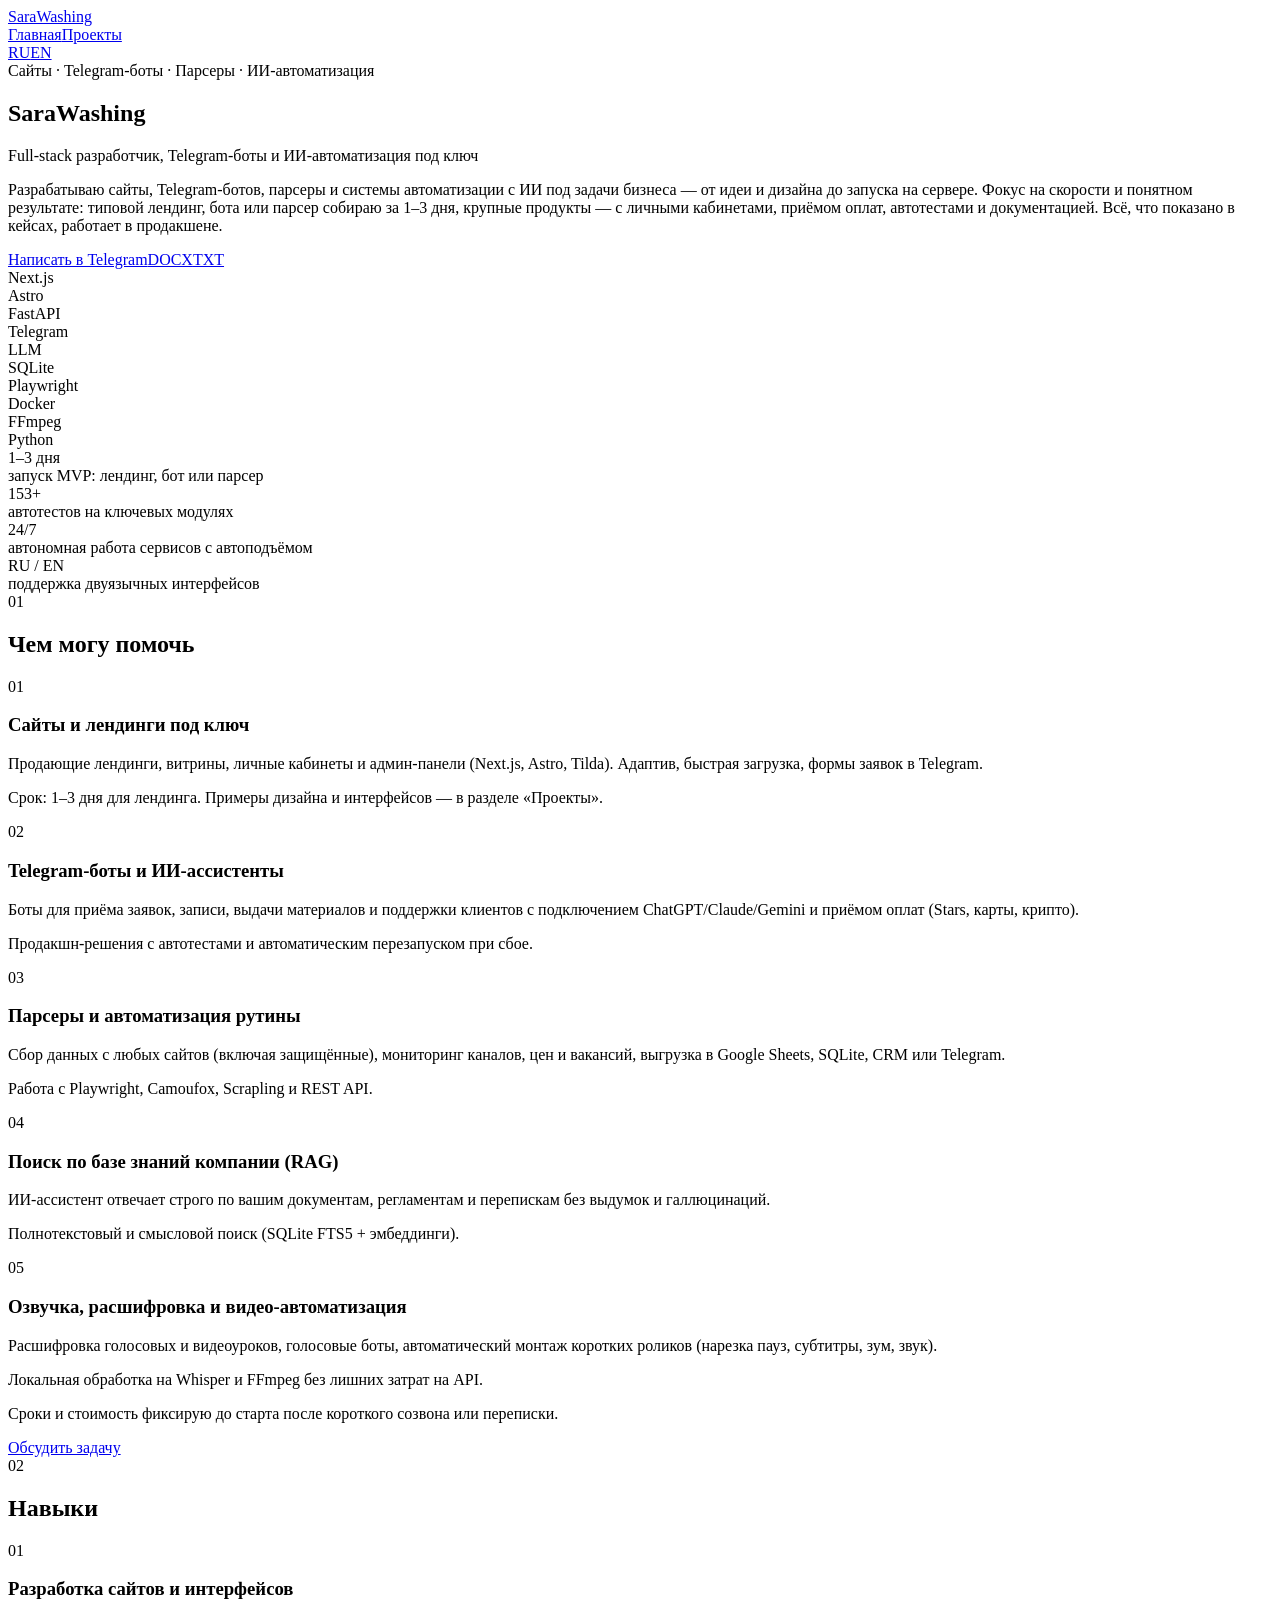
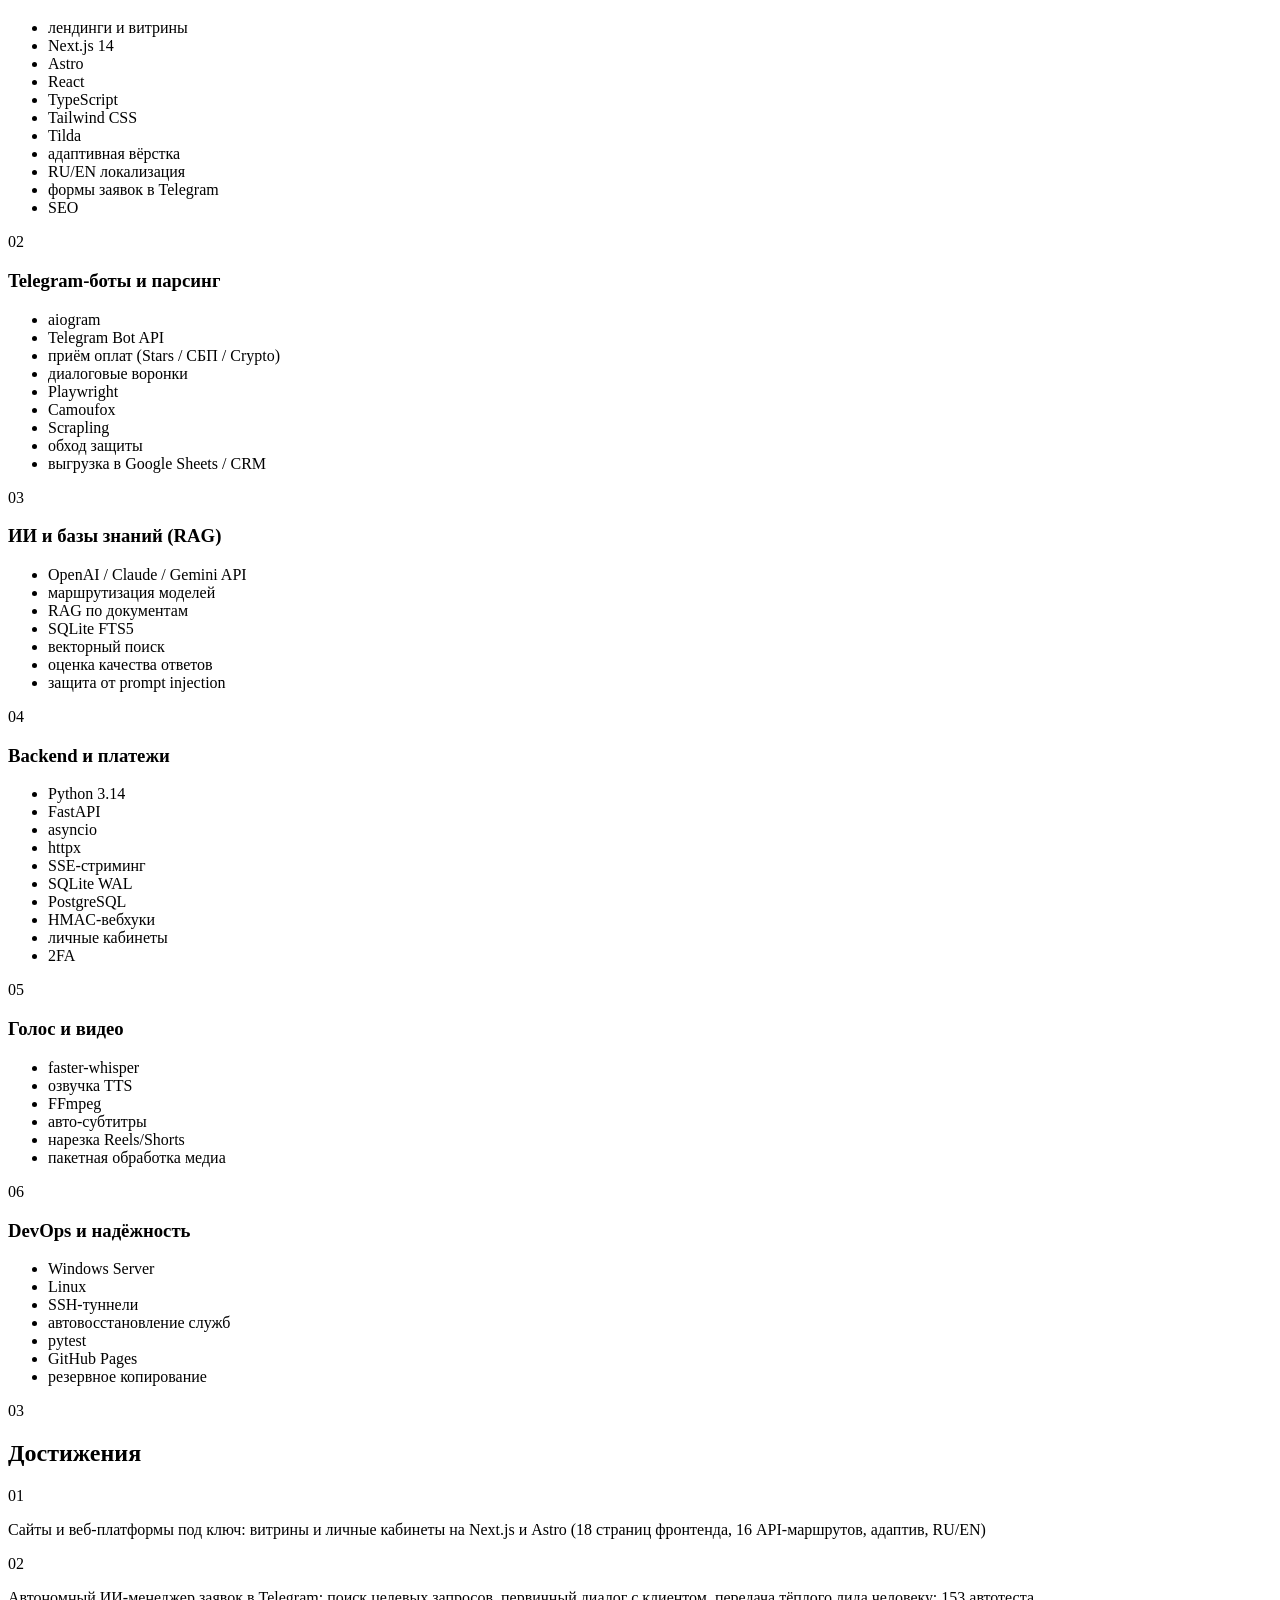
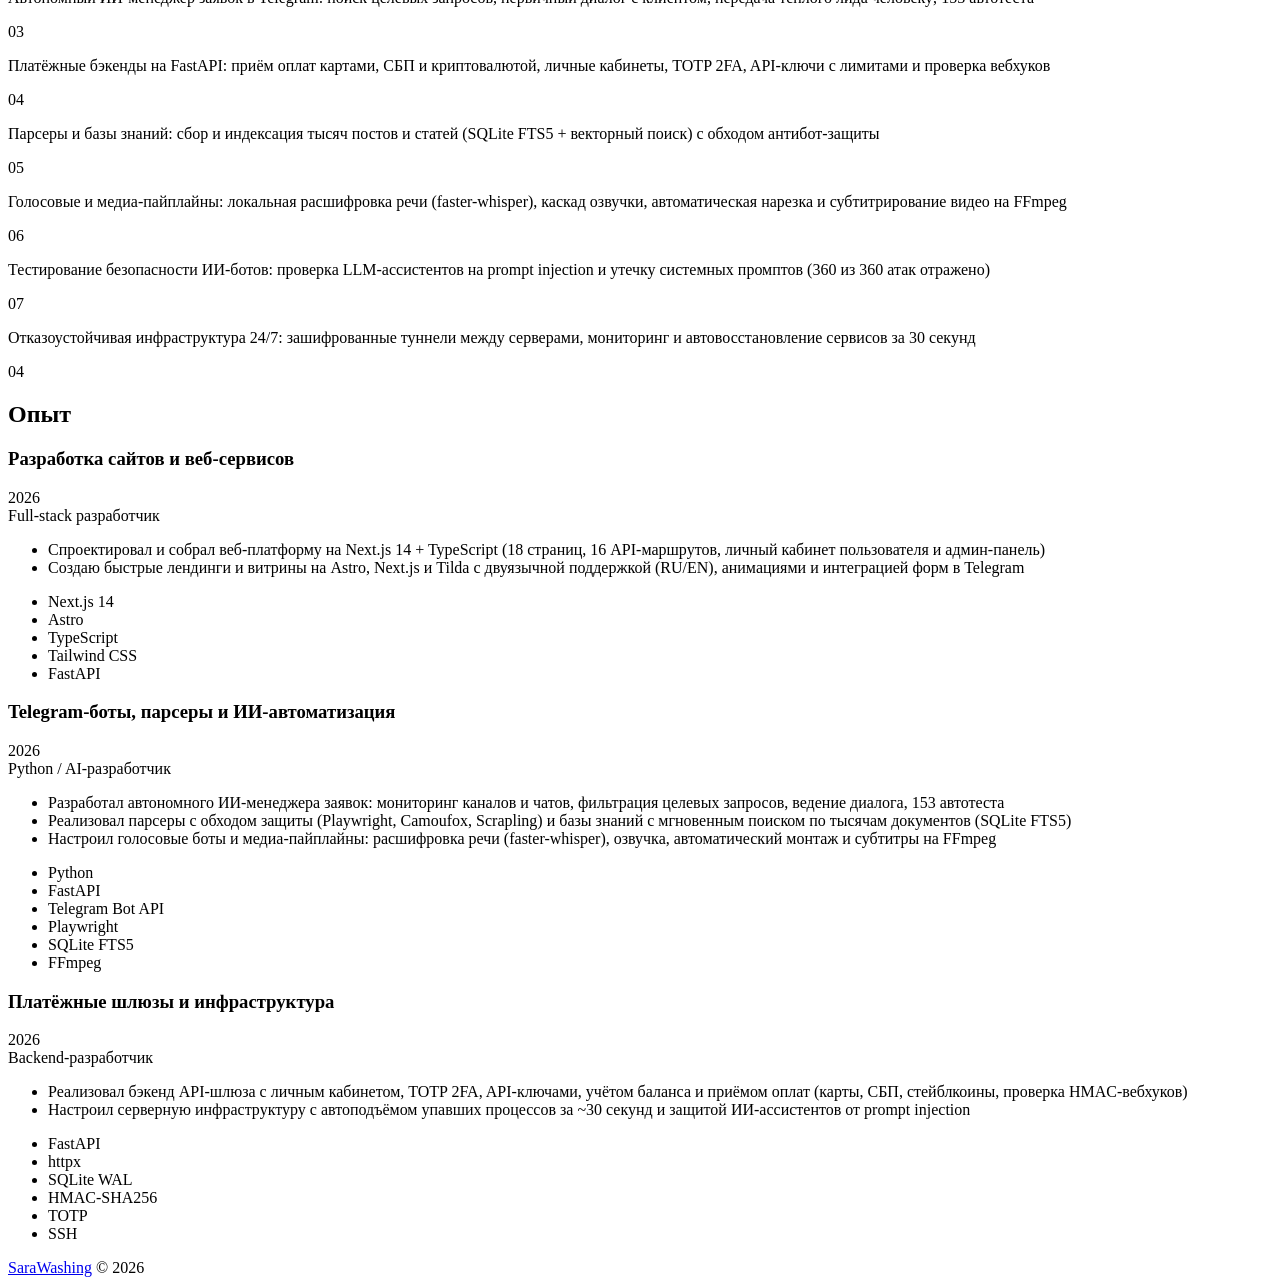
==== commit 4123515a: "Fix base=/portfolio for GitHub Pages assets" ====
--- a/index.html
+++ b/index.html
@@ -1,7 +1,7 @@
-<!DOCTYPE html><html lang="ru" data-base><head><meta charset="utf-8"><meta name="viewport" content="width=device-width, initial-scale=1"><title>SaraWashing — Full-stack разработчик, Telegram-боты и ИИ-автоматизация под ключ</title><meta name="description" content="Разрабатываю сайты, Telegram-ботов, парсеры и системы автоматизации с ИИ под задачи бизнеса — от идеи и дизайна до запуска на сервере. Фокус на скорости и понятном результате: типовой лендинг, бота или парсер собираю за 1–3 дня, крупные продукты — с личными кабинетами, приёмом оплат, автотестами и документацией. Всё, что показано в кейсах, работает в продакшене.
-"><link rel="canonical" href="http://localhost:4321/"><link rel="icon" type="image/svg+xml" href="/favicon.svg"><link rel="alternate icon" href="/favicon.ico"><link rel="alternate" hreflang="ru" href="http://localhost:4321/"><link rel="alternate" hreflang="en" href="http://localhost:4321/en"><link rel="alternate" hreflang="x-default" href="http://localhost:4321/"><script type="application/ld+json">{"@context":"https://schema.org","@type":"Person","url":"http://localhost:4321/","image":"http://localhost:4321/media/og-image-ru.png","name":"SaraWashing","jobTitle":"Full-stack разработчик, Telegram-боты и ИИ-автоматизация под ключ","description":"Разрабатываю сайты, Telegram-ботов, парсеры и системы автоматизации с ИИ под задачи бизнеса — от идеи и дизайна до запуска на сервере. Фокус на скорости и понятном результате: типовой лендинг, бота или парсер собираю за 1–3 дня, крупные продукты — с личными кабинетами, приёмом оплат, автотестами и документацией. Всё, что показано в кейсах, работает в продакшене.\n","sameAs":["https://t.me/SaraWashing"],"knowsAbout":["лендинги и витрины","Next.js 14","Astro","React","TypeScript","Tailwind CSS","Tilda","адаптивная вёрстка","RU/EN локализация","формы заявок в Telegram","SEO","aiogram","Telegram Bot API","приём оплат (Stars / СБП / Crypto)","диалоговые воронки","Playwright","Camoufox","Scrapling","обход защиты","выгрузка в Google Sheets / CRM","OpenAI / Claude / Gemini API","маршрутизация моделей","RAG по документам","SQLite FTS5","векторный поиск","оценка качества ответов","защита от prompt injection","Python 3.14","FastAPI","asyncio","httpx","SSE-стриминг","SQLite WAL","PostgreSQL","HMAC-вебхуки","личные кабинеты","2FA","faster-whisper","озвучка TTS","FFmpeg","авто-субтитры","нарезка Reels/Shorts","пакетная обработка медиа","Windows Server","Linux","SSH-туннели","автовосстановление служб","pytest","GitHub Pages","резервное копирование"]}</script><!-- Open Graph --><meta property="og:type" content="website"><meta property="og:url" content="http://localhost:4321/"><meta property="og:title" content="SaraWashing — Full-stack разработчик, Telegram-боты и ИИ-автоматизация под ключ"><meta property="og:description" content="Разрабатываю сайты, Telegram-ботов, парсеры и системы автоматизации с ИИ под задачи бизнеса — от идеи и дизайна до запуска на сервере. Фокус на скорости и понятном результате: типовой лендинг, бота или парсер собираю за 1–3 дня, крупные продукты — с личными кабинетами, приёмом оплат, автотестами и документацией. Всё, что показано в кейсах, работает в продакшене.
-"><meta property="og:image" content="http://localhost:4321/media/og-image-ru.png"><meta property="og:locale" content="ru_RU"><!-- Twitter Card --><meta name="twitter:card" content="summary_large_image"><meta name="twitter:title" content="SaraWashing — Full-stack разработчик, Telegram-боты и ИИ-автоматизация под ключ"><meta name="twitter:description" content="Разрабатываю сайты, Telegram-ботов, парсеры и системы автоматизации с ИИ под задачи бизнеса — от идеи и дизайна до запуска на сервере. Фокус на скорости и понятном результате: типовой лендинг, бота или парсер собираю за 1–3 дня, крупные продукты — с личными кабинетами, приёмом оплат, автотестами и документацией. Всё, что показано в кейсах, работает в продакшене.
-"><meta name="twitter:image" content="http://localhost:4321/media/og-image-ru.png"><script>
+<!DOCTYPE html><html lang="ru" data-base="/portfolio"><head><meta charset="utf-8"><meta name="viewport" content="width=device-width, initial-scale=1"><title>SaraWashing — Full-stack разработчик, Telegram-боты и ИИ-автоматизация под ключ</title><meta name="description" content="Разрабатываю сайты, Telegram-ботов, парсеры и системы автоматизации с ИИ под задачи бизнеса — от идеи и дизайна до запуска на сервере. Фокус на скорости и понятном результате: типовой лендинг, бота или парсер собираю за 1–3 дня, крупные продукты — с личными кабинетами, приёмом оплат, автотестами и документацией. Всё, что показано в кейсах, работает в продакшене.
+"><link rel="canonical" href="https://sarawashing.github.io/portfolio/"><link rel="icon" type="image/svg+xml" href="/portfolio/favicon.svg"><link rel="alternate icon" href="/portfolio/favicon.ico"><link rel="alternate" hreflang="ru" href="https://sarawashing.github.io/portfolio/"><link rel="alternate" hreflang="en" href="https://sarawashing.github.io/portfolio/en"><link rel="alternate" hreflang="x-default" href="https://sarawashing.github.io/portfolio/"><script type="application/ld+json">{"@context":"https://schema.org","@type":"Person","url":"https://sarawashing.github.io/portfolio/","image":"https://sarawashing.github.io/portfolio/media/og-image-ru.png","name":"SaraWashing","jobTitle":"Full-stack разработчик, Telegram-боты и ИИ-автоматизация под ключ","description":"Разрабатываю сайты, Telegram-ботов, парсеры и системы автоматизации с ИИ под задачи бизнеса — от идеи и дизайна до запуска на сервере. Фокус на скорости и понятном результате: типовой лендинг, бота или парсер собираю за 1–3 дня, крупные продукты — с личными кабинетами, приёмом оплат, автотестами и документацией. Всё, что показано в кейсах, работает в продакшене.\n","sameAs":["https://t.me/SaraWashing"],"knowsAbout":["лендинги и витрины","Next.js 14","Astro","React","TypeScript","Tailwind CSS","Tilda","адаптивная вёрстка","RU/EN локализация","формы заявок в Telegram","SEO","aiogram","Telegram Bot API","приём оплат (Stars / СБП / Crypto)","диалоговые воронки","Playwright","Camoufox","Scrapling","обход защиты","выгрузка в Google Sheets / CRM","OpenAI / Claude / Gemini API","маршрутизация моделей","RAG по документам","SQLite FTS5","векторный поиск","оценка качества ответов","защита от prompt injection","Python 3.14","FastAPI","asyncio","httpx","SSE-стриминг","SQLite WAL","PostgreSQL","HMAC-вебхуки","личные кабинеты","2FA","faster-whisper","озвучка TTS","FFmpeg","авто-субтитры","нарезка Reels/Shorts","пакетная обработка медиа","Windows Server","Linux","SSH-туннели","автовосстановление служб","pytest","GitHub Pages","резервное копирование"]}</script><!-- Open Graph --><meta property="og:type" content="website"><meta property="og:url" content="https://sarawashing.github.io/portfolio/"><meta property="og:title" content="SaraWashing — Full-stack разработчик, Telegram-боты и ИИ-автоматизация под ключ"><meta property="og:description" content="Разрабатываю сайты, Telegram-ботов, парсеры и системы автоматизации с ИИ под задачи бизнеса — от идеи и дизайна до запуска на сервере. Фокус на скорости и понятном результате: типовой лендинг, бота или парсер собираю за 1–3 дня, крупные продукты — с личными кабинетами, приёмом оплат, автотестами и документацией. Всё, что показано в кейсах, работает в продакшене.
+"><meta property="og:image" content="https://sarawashing.github.io/portfolio/media/og-image-ru.png"><meta property="og:locale" content="ru_RU"><!-- Twitter Card --><meta name="twitter:card" content="summary_large_image"><meta name="twitter:title" content="SaraWashing — Full-stack разработчик, Telegram-боты и ИИ-автоматизация под ключ"><meta name="twitter:description" content="Разрабатываю сайты, Telegram-ботов, парсеры и системы автоматизации с ИИ под задачи бизнеса — от идеи и дизайна до запуска на сервере. Фокус на скорости и понятном результате: типовой лендинг, бота или парсер собираю за 1–3 дня, крупные продукты — с личными кабинетами, приёмом оплат, автотестами и документацией. Всё, что показано в кейсах, работает в продакшене.
+"><meta name="twitter:image" content="https://sarawashing.github.io/portfolio/media/og-image-ru.png"><script>
       document.documentElement.classList.add('js');
       const params = new URLSearchParams(window.location.search);
       const theme = params.get('theme');
@@ -14,5 +14,5 @@
           document.head.appendChild(link);
         });
       }
-    </script><link rel="stylesheet" href="/_astro/Layout.2L5k7GHo.css"></head><body><div class="bg" aria-hidden="true" data-astro-cid-3h6ga2kf><div class="orb orb--1" data-astro-cid-3h6ga2kf></div><div class="orb orb--2" data-astro-cid-3h6ga2kf></div><div class="orb orb--3" data-astro-cid-3h6ga2kf></div><div class="orb orb--4" data-astro-cid-3h6ga2kf></div><div class="noise" data-astro-cid-3h6ga2kf></div></div><div class="rails" aria-hidden="true"><i></i><i></i></div><header class="header"><div class="container header__row"><a class="brand" href="/"><span class="brand__mark"></span>SaraWashing</a><nav class="nav"><a href="/">Главная</a><a href="/showcase">Проекты</a></nav><div class="lang"><a class="active" href="/">RU</a><a class href="/en">EN</a></div></div></header><main><section class="container home"><div class="hero2 glow reveal"><div class="hero2__text"><div class="eyebrow"><span class="eyebrow__dot"></span>Сайты · Telegram-боты · Парсеры · ИИ-автоматизация</div><h1 class="hero2__name">SaraWashing</h1><p class="hero2__title">Full-stack разработчик, Telegram-боты и ИИ-автоматизация под ключ</p><p class="hero2__summary">Разрабатываю сайты, Telegram-ботов, парсеры и системы автоматизации с ИИ под задачи бизнеса — от идеи и дизайна до запуска на сервере. Фокус на скорости и понятном результате: типовой лендинг, бота или парсер собираю за 1–3 дня, крупные продукты — с личными кабинетами, приёмом оплат, автотестами и документацией. Всё, что показано в кейсах, работает в продакшене.
-</p><div class="hero2__cta"><a class="btn btn--glow" href="https://t.me/SaraWashing" target="_blank" rel="noopener">Написать в Telegram</a><a class="btn btn--ghost btn--mono" href="/downloads/resume_ru.docx" download aria-label="Resume DOCX">DOCX</a><a class="btn btn--ghost btn--mono" href="/downloads/resume_ru.txt" download aria-label="Resume plain text">TXT</a></div></div><div class="orbit" aria-hidden="true"><div class="orbit__ring orbit__ring--1"></div><div class="orbit__ring orbit__ring--2"></div><div class="orbit__spin orbit__spin--1"><div class="orbit__node" style="--a:20deg;--r:var(--r1)"><div class="orbit__fix"><span class="orbit__chip orbit__chip--amber">Next.js</span></div></div><div class="orbit__node" style="--a:110deg;--r:var(--r1)"><div class="orbit__fix"><span class="orbit__chip orbit__chip--coral">Astro</span></div></div><div class="orbit__node" style="--a:200deg;--r:var(--r1)"><div class="orbit__fix"><span class="orbit__chip orbit__chip--green">FastAPI</span></div></div><div class="orbit__node" style="--a:290deg;--r:var(--r1)"><div class="orbit__fix"><span class="orbit__chip orbit__chip--peri">Telegram</span></div></div></div><div class="orbit__spin orbit__spin--2"><div class="orbit__node" style="--a:50deg;--r:var(--r2)"><div class="orbit__fix"><span class="orbit__chip orbit__chip--green">LLM</span></div></div><div class="orbit__node" style="--a:122deg;--r:var(--r2)"><div class="orbit__fix"><span class="orbit__chip orbit__chip--peri">SQLite</span></div></div><div class="orbit__node" style="--a:194deg;--r:var(--r2)"><div class="orbit__fix"><span class="orbit__chip orbit__chip--pink">Playwright</span></div></div><div class="orbit__node" style="--a:266deg;--r:var(--r2)"><div class="orbit__fix"><span class="orbit__chip orbit__chip--violet">Docker</span></div></div><div class="orbit__node" style="--a:338deg;--r:var(--r2)"><div class="orbit__fix"><span class="orbit__chip orbit__chip--amber">FFmpeg</span></div></div></div><div class="orbit__core"><span>Python</span></div></div></div><div class="stats reveal"><div class="stat glow stat--violet"><div class="stat__value">1–3 дня</div><div class="stat__label">запуск MVP: лендинг, бот или парсер</div></div><div class="stat glow stat--amber"><div class="stat__value">153+</div><div class="stat__label">автотестов на ключевых модулях</div></div><div class="stat glow stat--coral"><div class="stat__value">24/7</div><div class="stat__label">автономная работа сервисов с автоподъёмом</div></div><div class="stat glow stat--green"><div class="stat__value">RU / EN</div><div class="stat__label">поддержка двуязычных интерфейсов</div></div></div><section class="block reveal" id="services"><div class="block__head"><span class="block__num">01</span><h2 class="block__title">Чем могу помочь</h2></div><div class="services"><article class="service glow tile--violet"><div class="tile__idx">01</div><h3 class="service__title">Сайты и лендинги под ключ</h3><p class="service__text">Продающие лендинги, витрины, личные кабинеты и админ-панели (Next.js, Astro, Tilda). Адаптив, быстрая загрузка, формы заявок в Telegram.</p><p class="service__proof">Срок: 1–3 дня для лендинга. Примеры дизайна и интерфейсов — в разделе «Проекты».</p></article><article class="service glow tile--amber"><div class="tile__idx">02</div><h3 class="service__title">Telegram-боты и ИИ-ассистенты</h3><p class="service__text">Боты для приёма заявок, записи, выдачи материалов и поддержки клиентов с подключением ChatGPT/Claude/Gemini и приёмом оплат (Stars, карты, крипто).</p><p class="service__proof">Продакшн-решения с автотестами и автоматическим перезапуском при сбое.</p></article><article class="service glow tile--coral"><div class="tile__idx">03</div><h3 class="service__title">Парсеры и автоматизация рутины</h3><p class="service__text">Сбор данных с любых сайтов (включая защищённые), мониторинг каналов, цен и вакансий, выгрузка в Google Sheets, SQLite, CRM или Telegram.</p><p class="service__proof">Работа с Playwright, Camoufox, Scrapling и REST API.</p></article><article class="service glow tile--green"><div class="tile__idx">04</div><h3 class="service__title">Поиск по базе знаний компании (RAG)</h3><p class="service__text">ИИ-ассистент отвечает строго по вашим документам, регламентам и перепискам без выдумок и галлюцинаций.</p><p class="service__proof">Полнотекстовый и смысловой поиск (SQLite FTS5 + эмбеддинги).</p></article><article class="service glow tile--peri"><div class="tile__idx">05</div><h3 class="service__title">Озвучка, расшифровка и видео-автоматизация</h3><p class="service__text">Расшифровка голосовых и видеоуроков, голосовые боты, автоматический монтаж коротких роликов (нарезка пауз, субтитры, зум, звук).</p><p class="service__proof">Локальная обработка на Whisper и FFmpeg без лишних затрат на API.</p></article></div><div class="services__foot"><p class="services__note">Сроки и стоимость фиксирую до старта после короткого созвона или переписки.</p><a class="btn btn--glow" href="https://t.me/SaraWashing" target="_blank" rel="noopener">Обсудить задачу</a></div></section><section class="block reveal"><div class="block__head"><span class="block__num">02</span><h2 class="block__title">Навыки</h2></div><div class="bento"><article class="tile glow tile--violet tile--wide"><div class="tile__idx">01</div><h3 class="tile__title">Разработка сайтов и интерфейсов</h3><ul class="chips"><li class="chip">лендинги и витрины</li><li class="chip">Next.js 14</li><li class="chip">Astro</li><li class="chip">React</li><li class="chip">TypeScript</li><li class="chip">Tailwind CSS</li><li class="chip">Tilda</li><li class="chip">адаптивная вёрстка</li><li class="chip">RU/EN локализация</li><li class="chip">формы заявок в Telegram</li><li class="chip">SEO</li></ul></article><article class="tile glow tile--amber "><div class="tile__idx">02</div><h3 class="tile__title">Telegram-боты и парсинг</h3><ul class="chips"><li class="chip">aiogram</li><li class="chip">Telegram Bot API</li><li class="chip">приём оплат (Stars / СБП / Crypto)</li><li class="chip">диалоговые воронки</li><li class="chip">Playwright</li><li class="chip">Camoufox</li><li class="chip">Scrapling</li><li class="chip">обход защиты</li><li class="chip">выгрузка в Google Sheets / CRM</li></ul></article><article class="tile glow tile--coral "><div class="tile__idx">03</div><h3 class="tile__title">ИИ и базы знаний (RAG)</h3><ul class="chips"><li class="chip">OpenAI / Claude / Gemini API</li><li class="chip">маршрутизация моделей</li><li class="chip">RAG по документам</li><li class="chip">SQLite FTS5</li><li class="chip">векторный поиск</li><li class="chip">оценка качества ответов</li><li class="chip">защита от prompt injection</li></ul></article><article class="tile glow tile--green "><div class="tile__idx">04</div><h3 class="tile__title">Backend и платежи</h3><ul class="chips"><li class="chip">Python 3.14</li><li class="chip">FastAPI</li><li class="chip">asyncio</li><li class="chip">httpx</li><li class="chip">SSE-стриминг</li><li class="chip">SQLite WAL</li><li class="chip">PostgreSQL</li><li class="chip">HMAC-вебхуки</li><li class="chip">личные кабинеты</li><li class="chip">2FA</li></ul></article><article class="tile glow tile--peri "><div class="tile__idx">05</div><h3 class="tile__title">Голос и видео</h3><ul class="chips"><li class="chip">faster-whisper</li><li class="chip">озвучка TTS</li><li class="chip">FFmpeg</li><li class="chip">авто-субтитры</li><li class="chip">нарезка Reels/Shorts</li><li class="chip">пакетная обработка медиа</li></ul></article><article class="tile glow tile--pink "><div class="tile__idx">06</div><h3 class="tile__title">DevOps и надёжность</h3><ul class="chips"><li class="chip">Windows Server</li><li class="chip">Linux</li><li class="chip">SSH-туннели</li><li class="chip">автовосстановление служб</li><li class="chip">pytest</li><li class="chip">GitHub Pages</li><li class="chip">резервное копирование</li></ul></article></div></section><section class="block reveal"><div class="block__head"><span class="block__num">03</span><h2 class="block__title">Достижения</h2></div><div class="wins"><article class="win glow win--violet win--lead"><div class="win__num">01</div><p class="win__text">Сайты и веб-платформы под ключ: витрины и личные кабинеты на Next.js и Astro (18 страниц фронтенда, 16 API-маршрутов, адаптив, RU/EN)</p></article><article class="win glow win--amber "><div class="win__num">02</div><p class="win__text">Автономный ИИ-менеджер заявок в Telegram: поиск целевых запросов, первичный диалог с клиентом, передача тёплого лида человеку; 153 автотеста</p></article><article class="win glow win--coral "><div class="win__num">03</div><p class="win__text">Платёжные бэкенды на FastAPI: приём оплат картами, СБП и криптовалютой, личные кабинеты, TOTP 2FA, API-ключи с лимитами и проверка вебхуков</p></article><article class="win glow win--green "><div class="win__num">04</div><p class="win__text">Парсеры и базы знаний: сбор и индексация тысяч постов и статей (SQLite FTS5 + векторный поиск) с обходом антибот-защиты</p></article><article class="win glow win--peri "><div class="win__num">05</div><p class="win__text">Голосовые и медиа-пайплайны: локальная расшифровка речи (faster-whisper), каскад озвучки, автоматическая нарезка и субтитрирование видео на FFmpeg</p></article><article class="win glow win--pink "><div class="win__num">06</div><p class="win__text">Тестирование безопасности ИИ-ботов: проверка LLM-ассистентов на prompt injection и утечку системных промптов (360 из 360 атак отражено)</p></article><article class="win glow win--violet "><div class="win__num">07</div><p class="win__text">Отказоустойчивая инфраструктура 24/7: зашифрованные туннели между серверами, мониторинг и автовосстановление сервисов за 30 секунд</p></article></div></section><section class="block reveal"><div class="block__head"><span class="block__num">04</span><h2 class="block__title">Опыт</h2></div><div class="timeline"><article class="step glow step--violet"><span class="step__dot"></span><div class="step__top"><h3 class="step__company">Разработка сайтов и веб-сервисов</h3><span class="step__period">2026</span></div><div class="step__role">Full-stack разработчик</div><ul class="step__list"><li>Спроектировал и собрал веб-платформу на Next.js 14 + TypeScript (18 страниц, 16 API-маршрутов, личный кабинет пользователя и админ-панель)</li><li>Создаю быстрые лендинги и витрины на Astro, Next.js и Tilda с двуязычной поддержкой (RU/EN), анимациями и интеграцией форм в Telegram</li></ul><ul class="chips chips--sm"><li class="chip">Next.js 14</li><li class="chip">Astro</li><li class="chip">TypeScript</li><li class="chip">Tailwind CSS</li><li class="chip">FastAPI</li></ul></article><article class="step glow step--amber"><span class="step__dot"></span><div class="step__top"><h3 class="step__company">Telegram-боты, парсеры и ИИ-автоматизация</h3><span class="step__period">2026</span></div><div class="step__role">Python / AI-разработчик</div><ul class="step__list"><li>Разработал автономного ИИ-менеджера заявок: мониторинг каналов и чатов, фильтрация целевых запросов, ведение диалога, 153 автотеста</li><li>Реализовал парсеры с обходом защиты (Playwright, Camoufox, Scrapling) и базы знаний с мгновенным поиском по тысячам документов (SQLite FTS5)</li><li>Настроил голосовые боты и медиа-пайплайны: расшифровка речи (faster-whisper), озвучка, автоматический монтаж и субтитры на FFmpeg</li></ul><ul class="chips chips--sm"><li class="chip">Python</li><li class="chip">FastAPI</li><li class="chip">Telegram Bot API</li><li class="chip">Playwright</li><li class="chip">SQLite FTS5</li><li class="chip">FFmpeg</li></ul></article><article class="step glow step--coral"><span class="step__dot"></span><div class="step__top"><h3 class="step__company">Платёжные шлюзы и инфраструктура</h3><span class="step__period">2026</span></div><div class="step__role">Backend-разработчик</div><ul class="step__list"><li>Реализовал бэкенд API-шлюза с личным кабинетом, TOTP 2FA, API-ключами, учётом баланса и приёмом оплат (карты, СБП, стейблкоины, проверка HMAC-вебхуков)</li><li>Настроил серверную инфраструктуру с автоподъёмом упавших процессов за ~30 секунд и защитой ИИ-ассистентов от prompt injection</li></ul><ul class="chips chips--sm"><li class="chip">FastAPI</li><li class="chip">httpx</li><li class="chip">SQLite WAL</li><li class="chip">HMAC-SHA256</li><li class="chip">TOTP</li><li class="chip">SSH</li></ul></article></div></section></section></main><script type="module">var e=(e,t)=>{e.querySelector(`.dropdown__trigger`)?.setAttribute(`aria-expanded`,String(t))},t=()=>{document.querySelectorAll(`.dropdown.is-open`).forEach(t=>{t.classList.remove(`is-open`),e(t,!1)})};document.querySelectorAll(`.dropdown`).forEach(n=>{let r=n.querySelector(`.dropdown__trigger`);r&&r.addEventListener(`click`,r=>{r.stopPropagation();let i=!n.classList.contains(`is-open`);t(),i&&(n.classList.add(`is-open`),e(n,!0))})}),document.addEventListener(`click`,()=>t());var n=document.querySelectorAll(`.reveal`);if(`IntersectionObserver`in window&&!matchMedia(`(prefers-reduced-motion: reduce)`).matches){let e=new IntersectionObserver(t=>{t.forEach(t=>{t.isIntersecting&&(t.target.classList.add(`is-in`),e.unobserve(t.target))})},{threshold:0,rootMargin:`0px 0px -4% 0px`});n.forEach(t=>e.observe(t)),setTimeout(()=>n.forEach(e=>e.classList.add(`is-in`)),2500)}else n.forEach(e=>e.classList.add(`is-in`));document.addEventListener(`pointermove`,e=>{let t=e.target?.closest(`.glow, .project`);if(!t)return;let n=t.getBoundingClientRect();t.style.setProperty(`--mx`,`${e.clientX-n.left}px`),t.style.setProperty(`--my`,`${e.clientY-n.top}px`)},{passive:!0}),document.addEventListener(`keydown`,e=>{if(e.key!==`Escape`)return;let n=document.querySelector(`.dropdown.is-open .dropdown__trigger`);t(),n?.focus()});</script><footer class="footer"><div class="container footer__inner"><span><a href="https://t.me/SaraWashing" target="_blank" rel="noopener" class="footer__link">SaraWashing</a> © 2026</span><span class="footer__links"></span></div></footer></body></html>+    </script><link rel="stylesheet" href="/portfolio/_astro/Layout.B2b12Uva.css"></head><body><div class="bg" aria-hidden="true" data-astro-cid-3h6ga2kf><div class="orb orb--1" data-astro-cid-3h6ga2kf></div><div class="orb orb--2" data-astro-cid-3h6ga2kf></div><div class="orb orb--3" data-astro-cid-3h6ga2kf></div><div class="orb orb--4" data-astro-cid-3h6ga2kf></div><div class="noise" data-astro-cid-3h6ga2kf></div></div><div class="rails" aria-hidden="true"><i></i><i></i></div><header class="header"><div class="container header__row"><a class="brand" href="/portfolio/"><span class="brand__mark"></span>SaraWashing</a><nav class="nav"><a href="/portfolio/">Главная</a><a href="/portfolio/showcase">Проекты</a></nav><div class="lang"><a class="active" href="/portfolio/">RU</a><a class href="/portfolio/en">EN</a></div></div></header><main><section class="container home"><div class="hero2 glow reveal"><div class="hero2__text"><div class="eyebrow"><span class="eyebrow__dot"></span>Сайты · Telegram-боты · Парсеры · ИИ-автоматизация</div><h1 class="hero2__name">SaraWashing</h1><p class="hero2__title">Full-stack разработчик, Telegram-боты и ИИ-автоматизация под ключ</p><p class="hero2__summary">Разрабатываю сайты, Telegram-ботов, парсеры и системы автоматизации с ИИ под задачи бизнеса — от идеи и дизайна до запуска на сервере. Фокус на скорости и понятном результате: типовой лендинг, бота или парсер собираю за 1–3 дня, крупные продукты — с личными кабинетами, приёмом оплат, автотестами и документацией. Всё, что показано в кейсах, работает в продакшене.
+</p><div class="hero2__cta"><a class="btn btn--glow" href="https://t.me/SaraWashing" target="_blank" rel="noopener">Написать в Telegram</a><a class="btn btn--ghost btn--mono" href="/portfolio/downloads/resume_ru.docx" download aria-label="Resume DOCX">DOCX</a><a class="btn btn--ghost btn--mono" href="/portfolio/downloads/resume_ru.txt" download aria-label="Resume plain text">TXT</a></div></div><div class="orbit" aria-hidden="true"><div class="orbit__ring orbit__ring--1"></div><div class="orbit__ring orbit__ring--2"></div><div class="orbit__spin orbit__spin--1"><div class="orbit__node" style="--a:20deg;--r:var(--r1)"><div class="orbit__fix"><span class="orbit__chip orbit__chip--amber">Next.js</span></div></div><div class="orbit__node" style="--a:110deg;--r:var(--r1)"><div class="orbit__fix"><span class="orbit__chip orbit__chip--coral">Astro</span></div></div><div class="orbit__node" style="--a:200deg;--r:var(--r1)"><div class="orbit__fix"><span class="orbit__chip orbit__chip--green">FastAPI</span></div></div><div class="orbit__node" style="--a:290deg;--r:var(--r1)"><div class="orbit__fix"><span class="orbit__chip orbit__chip--peri">Telegram</span></div></div></div><div class="orbit__spin orbit__spin--2"><div class="orbit__node" style="--a:50deg;--r:var(--r2)"><div class="orbit__fix"><span class="orbit__chip orbit__chip--green">LLM</span></div></div><div class="orbit__node" style="--a:122deg;--r:var(--r2)"><div class="orbit__fix"><span class="orbit__chip orbit__chip--peri">SQLite</span></div></div><div class="orbit__node" style="--a:194deg;--r:var(--r2)"><div class="orbit__fix"><span class="orbit__chip orbit__chip--pink">Playwright</span></div></div><div class="orbit__node" style="--a:266deg;--r:var(--r2)"><div class="orbit__fix"><span class="orbit__chip orbit__chip--violet">Docker</span></div></div><div class="orbit__node" style="--a:338deg;--r:var(--r2)"><div class="orbit__fix"><span class="orbit__chip orbit__chip--amber">FFmpeg</span></div></div></div><div class="orbit__core"><span>Python</span></div></div></div><div class="stats reveal"><div class="stat glow stat--violet"><div class="stat__value">1–3 дня</div><div class="stat__label">запуск MVP: лендинг, бот или парсер</div></div><div class="stat glow stat--amber"><div class="stat__value">153+</div><div class="stat__label">автотестов на ключевых модулях</div></div><div class="stat glow stat--coral"><div class="stat__value">24/7</div><div class="stat__label">автономная работа сервисов с автоподъёмом</div></div><div class="stat glow stat--green"><div class="stat__value">RU / EN</div><div class="stat__label">поддержка двуязычных интерфейсов</div></div></div><section class="block reveal" id="services"><div class="block__head"><span class="block__num">01</span><h2 class="block__title">Чем могу помочь</h2></div><div class="services"><article class="service glow tile--violet"><div class="tile__idx">01</div><h3 class="service__title">Сайты и лендинги под ключ</h3><p class="service__text">Продающие лендинги, витрины, личные кабинеты и админ-панели (Next.js, Astro, Tilda). Адаптив, быстрая загрузка, формы заявок в Telegram.</p><p class="service__proof">Срок: 1–3 дня для лендинга. Примеры дизайна и интерфейсов — в разделе «Проекты».</p></article><article class="service glow tile--amber"><div class="tile__idx">02</div><h3 class="service__title">Telegram-боты и ИИ-ассистенты</h3><p class="service__text">Боты для приёма заявок, записи, выдачи материалов и поддержки клиентов с подключением ChatGPT/Claude/Gemini и приёмом оплат (Stars, карты, крипто).</p><p class="service__proof">Продакшн-решения с автотестами и автоматическим перезапуском при сбое.</p></article><article class="service glow tile--coral"><div class="tile__idx">03</div><h3 class="service__title">Парсеры и автоматизация рутины</h3><p class="service__text">Сбор данных с любых сайтов (включая защищённые), мониторинг каналов, цен и вакансий, выгрузка в Google Sheets, SQLite, CRM или Telegram.</p><p class="service__proof">Работа с Playwright, Camoufox, Scrapling и REST API.</p></article><article class="service glow tile--green"><div class="tile__idx">04</div><h3 class="service__title">Поиск по базе знаний компании (RAG)</h3><p class="service__text">ИИ-ассистент отвечает строго по вашим документам, регламентам и перепискам без выдумок и галлюцинаций.</p><p class="service__proof">Полнотекстовый и смысловой поиск (SQLite FTS5 + эмбеддинги).</p></article><article class="service glow tile--peri"><div class="tile__idx">05</div><h3 class="service__title">Озвучка, расшифровка и видео-автоматизация</h3><p class="service__text">Расшифровка голосовых и видеоуроков, голосовые боты, автоматический монтаж коротких роликов (нарезка пауз, субтитры, зум, звук).</p><p class="service__proof">Локальная обработка на Whisper и FFmpeg без лишних затрат на API.</p></article></div><div class="services__foot"><p class="services__note">Сроки и стоимость фиксирую до старта после короткого созвона или переписки.</p><a class="btn btn--glow" href="https://t.me/SaraWashing" target="_blank" rel="noopener">Обсудить задачу</a></div></section><section class="block reveal"><div class="block__head"><span class="block__num">02</span><h2 class="block__title">Навыки</h2></div><div class="bento"><article class="tile glow tile--violet tile--wide"><div class="tile__idx">01</div><h3 class="tile__title">Разработка сайтов и интерфейсов</h3><ul class="chips"><li class="chip">лендинги и витрины</li><li class="chip">Next.js 14</li><li class="chip">Astro</li><li class="chip">React</li><li class="chip">TypeScript</li><li class="chip">Tailwind CSS</li><li class="chip">Tilda</li><li class="chip">адаптивная вёрстка</li><li class="chip">RU/EN локализация</li><li class="chip">формы заявок в Telegram</li><li class="chip">SEO</li></ul></article><article class="tile glow tile--amber "><div class="tile__idx">02</div><h3 class="tile__title">Telegram-боты и парсинг</h3><ul class="chips"><li class="chip">aiogram</li><li class="chip">Telegram Bot API</li><li class="chip">приём оплат (Stars / СБП / Crypto)</li><li class="chip">диалоговые воронки</li><li class="chip">Playwright</li><li class="chip">Camoufox</li><li class="chip">Scrapling</li><li class="chip">обход защиты</li><li class="chip">выгрузка в Google Sheets / CRM</li></ul></article><article class="tile glow tile--coral "><div class="tile__idx">03</div><h3 class="tile__title">ИИ и базы знаний (RAG)</h3><ul class="chips"><li class="chip">OpenAI / Claude / Gemini API</li><li class="chip">маршрутизация моделей</li><li class="chip">RAG по документам</li><li class="chip">SQLite FTS5</li><li class="chip">векторный поиск</li><li class="chip">оценка качества ответов</li><li class="chip">защита от prompt injection</li></ul></article><article class="tile glow tile--green "><div class="tile__idx">04</div><h3 class="tile__title">Backend и платежи</h3><ul class="chips"><li class="chip">Python 3.14</li><li class="chip">FastAPI</li><li class="chip">asyncio</li><li class="chip">httpx</li><li class="chip">SSE-стриминг</li><li class="chip">SQLite WAL</li><li class="chip">PostgreSQL</li><li class="chip">HMAC-вебхуки</li><li class="chip">личные кабинеты</li><li class="chip">2FA</li></ul></article><article class="tile glow tile--peri "><div class="tile__idx">05</div><h3 class="tile__title">Голос и видео</h3><ul class="chips"><li class="chip">faster-whisper</li><li class="chip">озвучка TTS</li><li class="chip">FFmpeg</li><li class="chip">авто-субтитры</li><li class="chip">нарезка Reels/Shorts</li><li class="chip">пакетная обработка медиа</li></ul></article><article class="tile glow tile--pink "><div class="tile__idx">06</div><h3 class="tile__title">DevOps и надёжность</h3><ul class="chips"><li class="chip">Windows Server</li><li class="chip">Linux</li><li class="chip">SSH-туннели</li><li class="chip">автовосстановление служб</li><li class="chip">pytest</li><li class="chip">GitHub Pages</li><li class="chip">резервное копирование</li></ul></article></div></section><section class="block reveal"><div class="block__head"><span class="block__num">03</span><h2 class="block__title">Достижения</h2></div><div class="wins"><article class="win glow win--violet win--lead"><div class="win__num">01</div><p class="win__text">Сайты и веб-платформы под ключ: витрины и личные кабинеты на Next.js и Astro (18 страниц фронтенда, 16 API-маршрутов, адаптив, RU/EN)</p></article><article class="win glow win--amber "><div class="win__num">02</div><p class="win__text">Автономный ИИ-менеджер заявок в Telegram: поиск целевых запросов, первичный диалог с клиентом, передача тёплого лида человеку; 153 автотеста</p></article><article class="win glow win--coral "><div class="win__num">03</div><p class="win__text">Платёжные бэкенды на FastAPI: приём оплат картами, СБП и криптовалютой, личные кабинеты, TOTP 2FA, API-ключи с лимитами и проверка вебхуков</p></article><article class="win glow win--green "><div class="win__num">04</div><p class="win__text">Парсеры и базы знаний: сбор и индексация тысяч постов и статей (SQLite FTS5 + векторный поиск) с обходом антибот-защиты</p></article><article class="win glow win--peri "><div class="win__num">05</div><p class="win__text">Голосовые и медиа-пайплайны: локальная расшифровка речи (faster-whisper), каскад озвучки, автоматическая нарезка и субтитрирование видео на FFmpeg</p></article><article class="win glow win--pink "><div class="win__num">06</div><p class="win__text">Тестирование безопасности ИИ-ботов: проверка LLM-ассистентов на prompt injection и утечку системных промптов (360 из 360 атак отражено)</p></article><article class="win glow win--violet "><div class="win__num">07</div><p class="win__text">Отказоустойчивая инфраструктура 24/7: зашифрованные туннели между серверами, мониторинг и автовосстановление сервисов за 30 секунд</p></article></div></section><section class="block reveal"><div class="block__head"><span class="block__num">04</span><h2 class="block__title">Опыт</h2></div><div class="timeline"><article class="step glow step--violet"><span class="step__dot"></span><div class="step__top"><h3 class="step__company">Разработка сайтов и веб-сервисов</h3><span class="step__period">2026</span></div><div class="step__role">Full-stack разработчик</div><ul class="step__list"><li>Спроектировал и собрал веб-платформу на Next.js 14 + TypeScript (18 страниц, 16 API-маршрутов, личный кабинет пользователя и админ-панель)</li><li>Создаю быстрые лендинги и витрины на Astro, Next.js и Tilda с двуязычной поддержкой (RU/EN), анимациями и интеграцией форм в Telegram</li></ul><ul class="chips chips--sm"><li class="chip">Next.js 14</li><li class="chip">Astro</li><li class="chip">TypeScript</li><li class="chip">Tailwind CSS</li><li class="chip">FastAPI</li></ul></article><article class="step glow step--amber"><span class="step__dot"></span><div class="step__top"><h3 class="step__company">Telegram-боты, парсеры и ИИ-автоматизация</h3><span class="step__period">2026</span></div><div class="step__role">Python / AI-разработчик</div><ul class="step__list"><li>Разработал автономного ИИ-менеджера заявок: мониторинг каналов и чатов, фильтрация целевых запросов, ведение диалога, 153 автотеста</li><li>Реализовал парсеры с обходом защиты (Playwright, Camoufox, Scrapling) и базы знаний с мгновенным поиском по тысячам документов (SQLite FTS5)</li><li>Настроил голосовые боты и медиа-пайплайны: расшифровка речи (faster-whisper), озвучка, автоматический монтаж и субтитры на FFmpeg</li></ul><ul class="chips chips--sm"><li class="chip">Python</li><li class="chip">FastAPI</li><li class="chip">Telegram Bot API</li><li class="chip">Playwright</li><li class="chip">SQLite FTS5</li><li class="chip">FFmpeg</li></ul></article><article class="step glow step--coral"><span class="step__dot"></span><div class="step__top"><h3 class="step__company">Платёжные шлюзы и инфраструктура</h3><span class="step__period">2026</span></div><div class="step__role">Backend-разработчик</div><ul class="step__list"><li>Реализовал бэкенд API-шлюза с личным кабинетом, TOTP 2FA, API-ключами, учётом баланса и приёмом оплат (карты, СБП, стейблкоины, проверка HMAC-вебхуков)</li><li>Настроил серверную инфраструктуру с автоподъёмом упавших процессов за ~30 секунд и защитой ИИ-ассистентов от prompt injection</li></ul><ul class="chips chips--sm"><li class="chip">FastAPI</li><li class="chip">httpx</li><li class="chip">SQLite WAL</li><li class="chip">HMAC-SHA256</li><li class="chip">TOTP</li><li class="chip">SSH</li></ul></article></div></section></section></main><script type="module">var e=(e,t)=>{e.querySelector(`.dropdown__trigger`)?.setAttribute(`aria-expanded`,String(t))},t=()=>{document.querySelectorAll(`.dropdown.is-open`).forEach(t=>{t.classList.remove(`is-open`),e(t,!1)})};document.querySelectorAll(`.dropdown`).forEach(n=>{let r=n.querySelector(`.dropdown__trigger`);r&&r.addEventListener(`click`,r=>{r.stopPropagation();let i=!n.classList.contains(`is-open`);t(),i&&(n.classList.add(`is-open`),e(n,!0))})}),document.addEventListener(`click`,()=>t());var n=document.querySelectorAll(`.reveal`);if(`IntersectionObserver`in window&&!matchMedia(`(prefers-reduced-motion: reduce)`).matches){let e=new IntersectionObserver(t=>{t.forEach(t=>{t.isIntersecting&&(t.target.classList.add(`is-in`),e.unobserve(t.target))})},{threshold:0,rootMargin:`0px 0px -4% 0px`});n.forEach(t=>e.observe(t)),setTimeout(()=>n.forEach(e=>e.classList.add(`is-in`)),2500)}else n.forEach(e=>e.classList.add(`is-in`));document.addEventListener(`pointermove`,e=>{let t=e.target?.closest(`.glow, .project`);if(!t)return;let n=t.getBoundingClientRect();t.style.setProperty(`--mx`,`${e.clientX-n.left}px`),t.style.setProperty(`--my`,`${e.clientY-n.top}px`)},{passive:!0}),document.addEventListener(`keydown`,e=>{if(e.key!==`Escape`)return;let n=document.querySelector(`.dropdown.is-open .dropdown__trigger`);t(),n?.focus()});</script><footer class="footer"><div class="container footer__inner"><span><a href="https://t.me/SaraWashing" target="_blank" rel="noopener" class="footer__link">SaraWashing</a> © 2026</span><span class="footer__links"></span></div></footer></body></html>
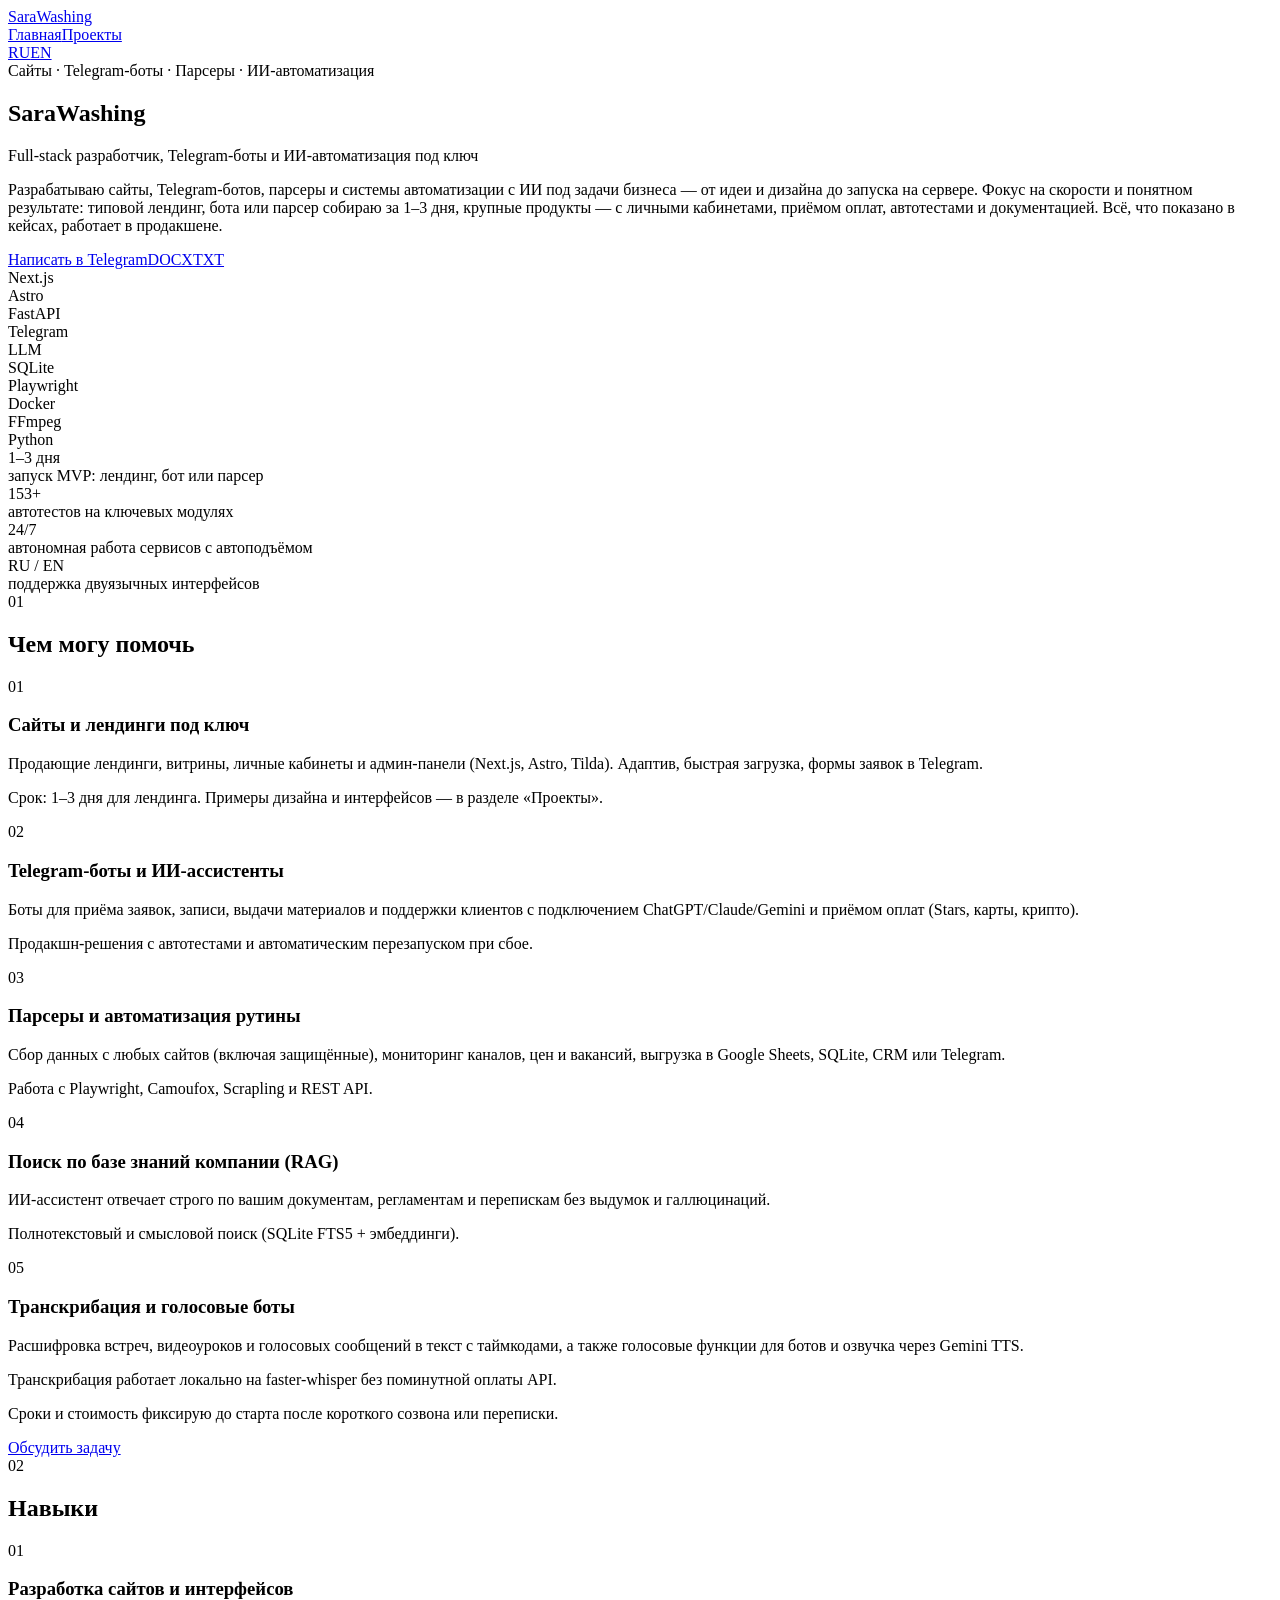
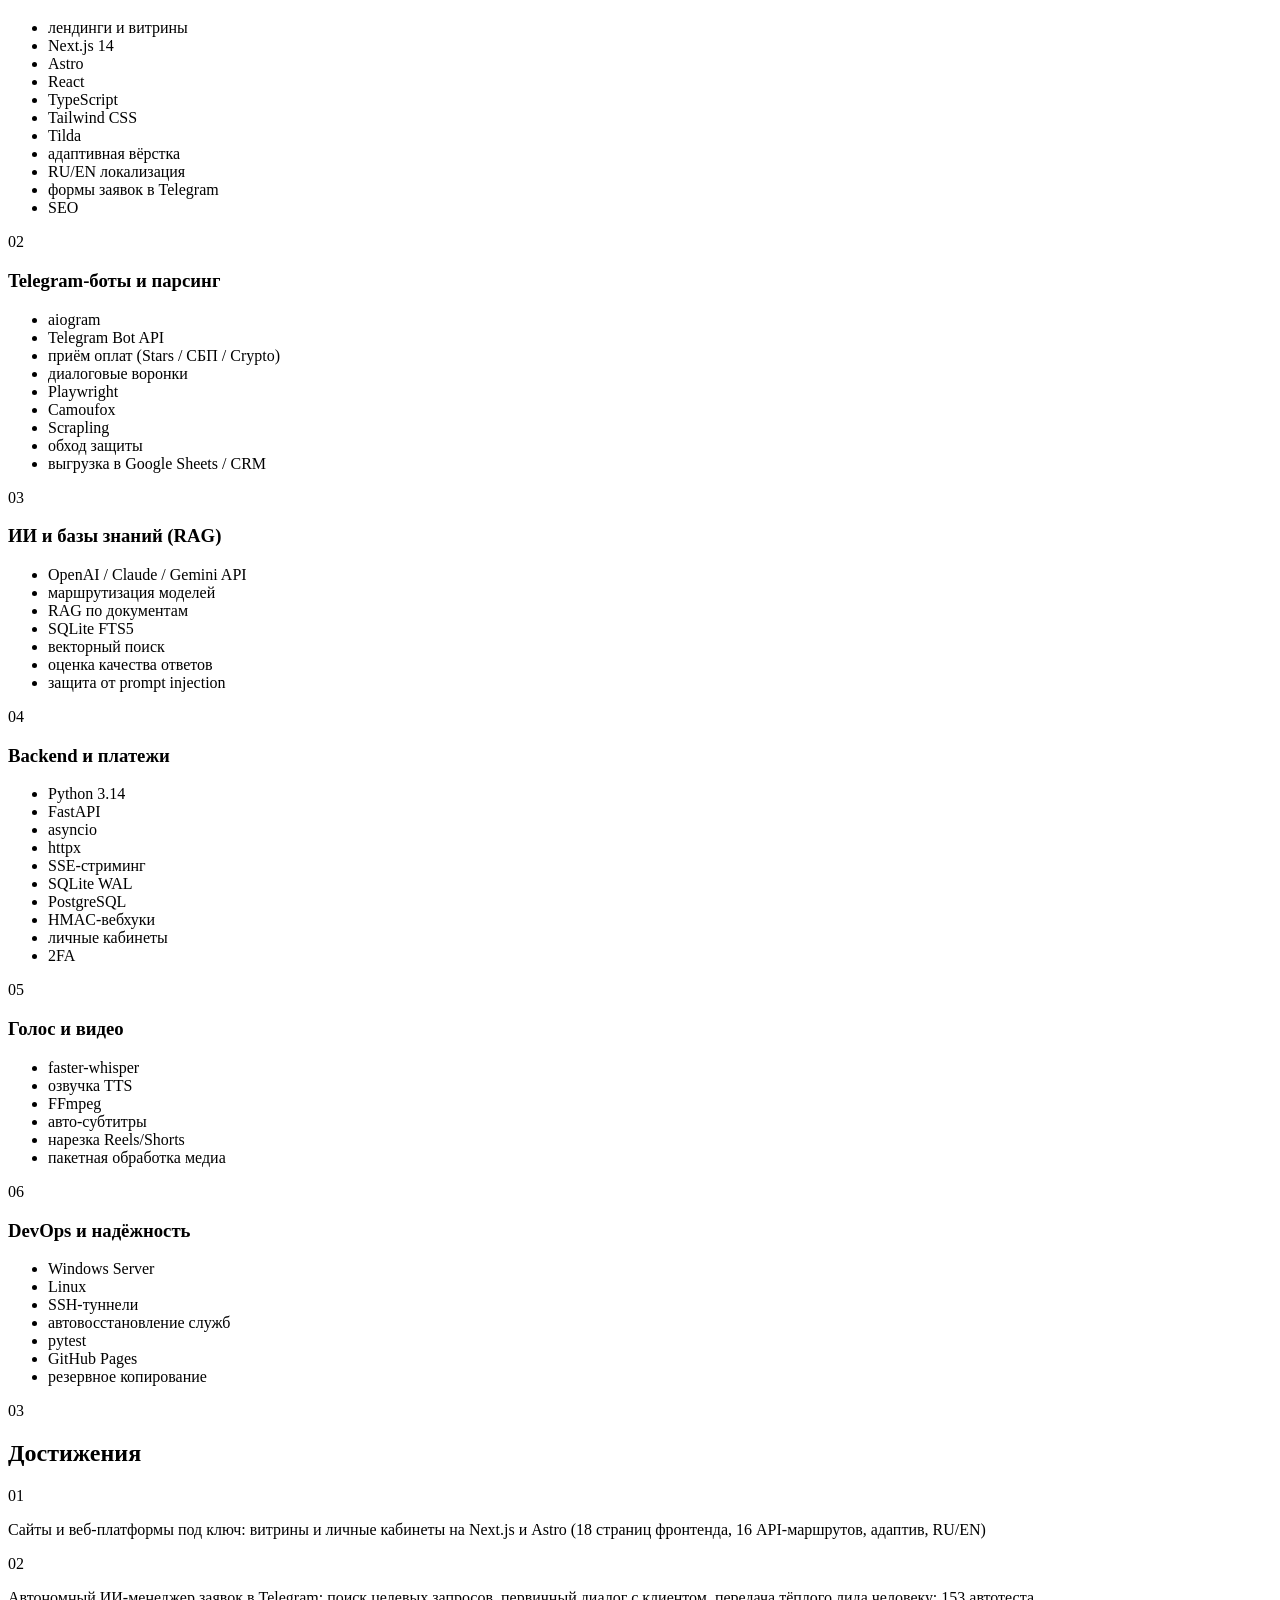
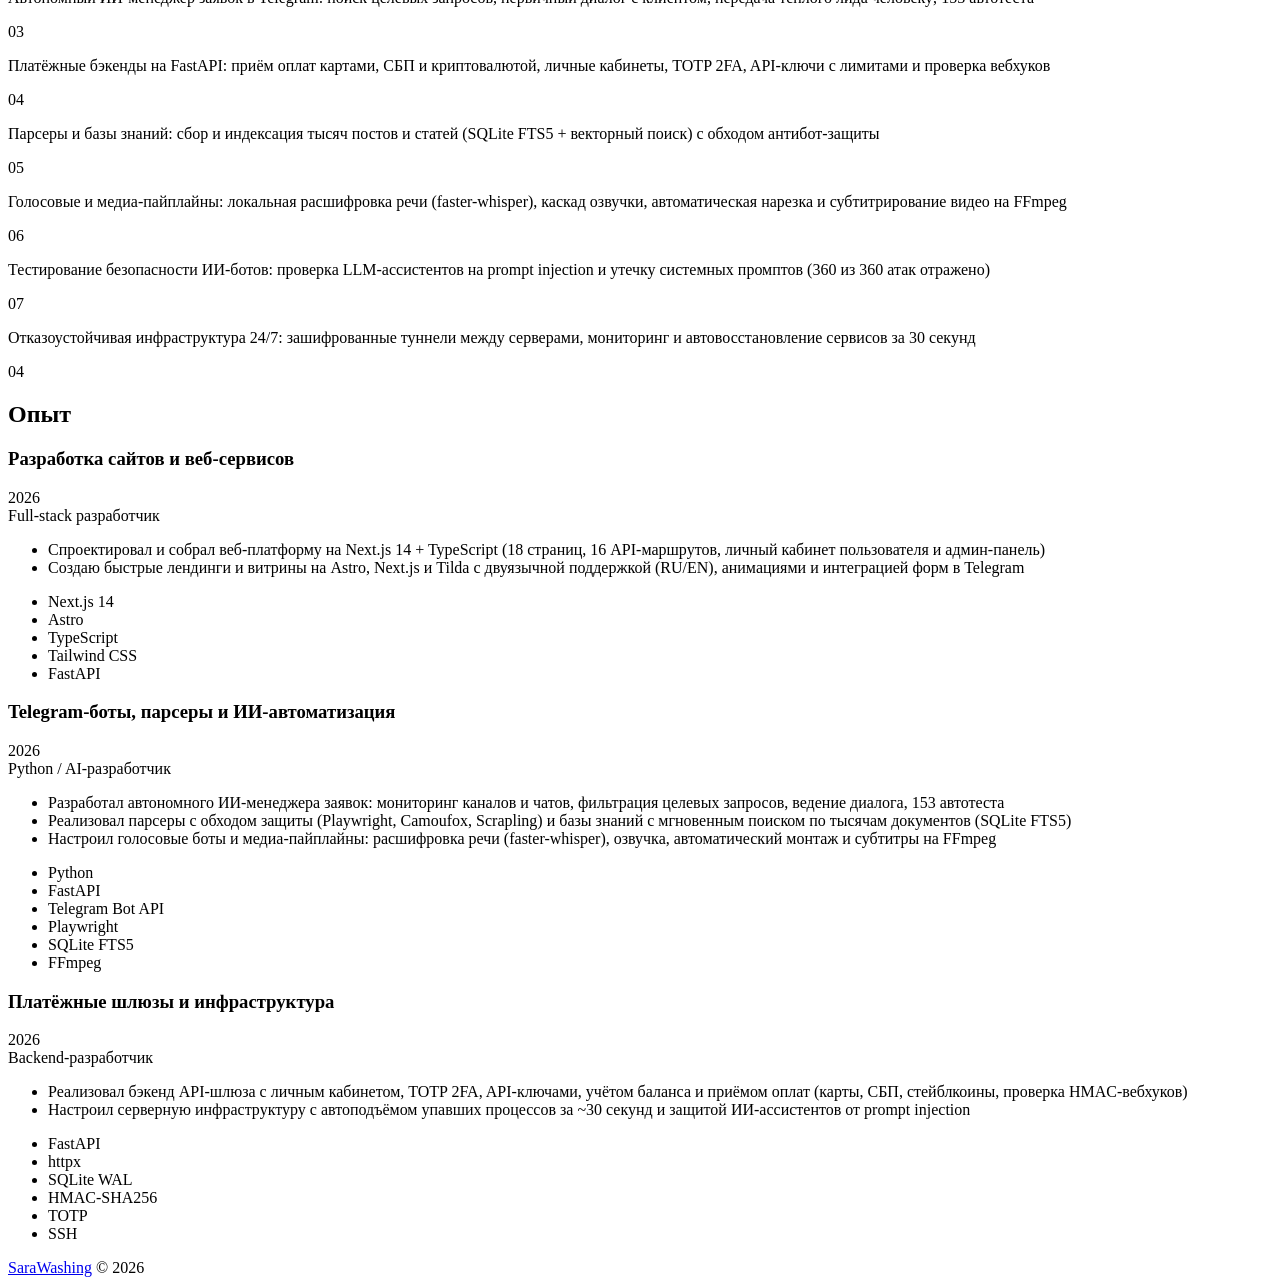
==== commit 28651310: "Clarify transcription (local Whisper) vs TTS (Gemini TTS)" ====
--- a/index.html
+++ b/index.html
@@ -15,4 +15,4 @@
         });
       }
     </script><link rel="stylesheet" href="/portfolio/_astro/Layout.B2b12Uva.css"></head><body><div class="bg" aria-hidden="true" data-astro-cid-3h6ga2kf><div class="orb orb--1" data-astro-cid-3h6ga2kf></div><div class="orb orb--2" data-astro-cid-3h6ga2kf></div><div class="orb orb--3" data-astro-cid-3h6ga2kf></div><div class="orb orb--4" data-astro-cid-3h6ga2kf></div><div class="noise" data-astro-cid-3h6ga2kf></div></div><div class="rails" aria-hidden="true"><i></i><i></i></div><header class="header"><div class="container header__row"><a class="brand" href="/portfolio/"><span class="brand__mark"></span>SaraWashing</a><nav class="nav"><a href="/portfolio/">Главная</a><a href="/portfolio/showcase">Проекты</a></nav><div class="lang"><a class="active" href="/portfolio/">RU</a><a class href="/portfolio/en">EN</a></div></div></header><main><section class="container home"><div class="hero2 glow reveal"><div class="hero2__text"><div class="eyebrow"><span class="eyebrow__dot"></span>Сайты · Telegram-боты · Парсеры · ИИ-автоматизация</div><h1 class="hero2__name">SaraWashing</h1><p class="hero2__title">Full-stack разработчик, Telegram-боты и ИИ-автоматизация под ключ</p><p class="hero2__summary">Разрабатываю сайты, Telegram-ботов, парсеры и системы автоматизации с ИИ под задачи бизнеса — от идеи и дизайна до запуска на сервере. Фокус на скорости и понятном результате: типовой лендинг, бота или парсер собираю за 1–3 дня, крупные продукты — с личными кабинетами, приёмом оплат, автотестами и документацией. Всё, что показано в кейсах, работает в продакшене.
-</p><div class="hero2__cta"><a class="btn btn--glow" href="https://t.me/SaraWashing" target="_blank" rel="noopener">Написать в Telegram</a><a class="btn btn--ghost btn--mono" href="/portfolio/downloads/resume_ru.docx" download aria-label="Resume DOCX">DOCX</a><a class="btn btn--ghost btn--mono" href="/portfolio/downloads/resume_ru.txt" download aria-label="Resume plain text">TXT</a></div></div><div class="orbit" aria-hidden="true"><div class="orbit__ring orbit__ring--1"></div><div class="orbit__ring orbit__ring--2"></div><div class="orbit__spin orbit__spin--1"><div class="orbit__node" style="--a:20deg;--r:var(--r1)"><div class="orbit__fix"><span class="orbit__chip orbit__chip--amber">Next.js</span></div></div><div class="orbit__node" style="--a:110deg;--r:var(--r1)"><div class="orbit__fix"><span class="orbit__chip orbit__chip--coral">Astro</span></div></div><div class="orbit__node" style="--a:200deg;--r:var(--r1)"><div class="orbit__fix"><span class="orbit__chip orbit__chip--green">FastAPI</span></div></div><div class="orbit__node" style="--a:290deg;--r:var(--r1)"><div class="orbit__fix"><span class="orbit__chip orbit__chip--peri">Telegram</span></div></div></div><div class="orbit__spin orbit__spin--2"><div class="orbit__node" style="--a:50deg;--r:var(--r2)"><div class="orbit__fix"><span class="orbit__chip orbit__chip--green">LLM</span></div></div><div class="orbit__node" style="--a:122deg;--r:var(--r2)"><div class="orbit__fix"><span class="orbit__chip orbit__chip--peri">SQLite</span></div></div><div class="orbit__node" style="--a:194deg;--r:var(--r2)"><div class="orbit__fix"><span class="orbit__chip orbit__chip--pink">Playwright</span></div></div><div class="orbit__node" style="--a:266deg;--r:var(--r2)"><div class="orbit__fix"><span class="orbit__chip orbit__chip--violet">Docker</span></div></div><div class="orbit__node" style="--a:338deg;--r:var(--r2)"><div class="orbit__fix"><span class="orbit__chip orbit__chip--amber">FFmpeg</span></div></div></div><div class="orbit__core"><span>Python</span></div></div></div><div class="stats reveal"><div class="stat glow stat--violet"><div class="stat__value">1–3 дня</div><div class="stat__label">запуск MVP: лендинг, бот или парсер</div></div><div class="stat glow stat--amber"><div class="stat__value">153+</div><div class="stat__label">автотестов на ключевых модулях</div></div><div class="stat glow stat--coral"><div class="stat__value">24/7</div><div class="stat__label">автономная работа сервисов с автоподъёмом</div></div><div class="stat glow stat--green"><div class="stat__value">RU / EN</div><div class="stat__label">поддержка двуязычных интерфейсов</div></div></div><section class="block reveal" id="services"><div class="block__head"><span class="block__num">01</span><h2 class="block__title">Чем могу помочь</h2></div><div class="services"><article class="service glow tile--violet"><div class="tile__idx">01</div><h3 class="service__title">Сайты и лендинги под ключ</h3><p class="service__text">Продающие лендинги, витрины, личные кабинеты и админ-панели (Next.js, Astro, Tilda). Адаптив, быстрая загрузка, формы заявок в Telegram.</p><p class="service__proof">Срок: 1–3 дня для лендинга. Примеры дизайна и интерфейсов — в разделе «Проекты».</p></article><article class="service glow tile--amber"><div class="tile__idx">02</div><h3 class="service__title">Telegram-боты и ИИ-ассистенты</h3><p class="service__text">Боты для приёма заявок, записи, выдачи материалов и поддержки клиентов с подключением ChatGPT/Claude/Gemini и приёмом оплат (Stars, карты, крипто).</p><p class="service__proof">Продакшн-решения с автотестами и автоматическим перезапуском при сбое.</p></article><article class="service glow tile--coral"><div class="tile__idx">03</div><h3 class="service__title">Парсеры и автоматизация рутины</h3><p class="service__text">Сбор данных с любых сайтов (включая защищённые), мониторинг каналов, цен и вакансий, выгрузка в Google Sheets, SQLite, CRM или Telegram.</p><p class="service__proof">Работа с Playwright, Camoufox, Scrapling и REST API.</p></article><article class="service glow tile--green"><div class="tile__idx">04</div><h3 class="service__title">Поиск по базе знаний компании (RAG)</h3><p class="service__text">ИИ-ассистент отвечает строго по вашим документам, регламентам и перепискам без выдумок и галлюцинаций.</p><p class="service__proof">Полнотекстовый и смысловой поиск (SQLite FTS5 + эмбеддинги).</p></article><article class="service glow tile--peri"><div class="tile__idx">05</div><h3 class="service__title">Озвучка, расшифровка и видео-автоматизация</h3><p class="service__text">Расшифровка голосовых и видеоуроков, голосовые боты, автоматический монтаж коротких роликов (нарезка пауз, субтитры, зум, звук).</p><p class="service__proof">Локальная обработка на Whisper и FFmpeg без лишних затрат на API.</p></article></div><div class="services__foot"><p class="services__note">Сроки и стоимость фиксирую до старта после короткого созвона или переписки.</p><a class="btn btn--glow" href="https://t.me/SaraWashing" target="_blank" rel="noopener">Обсудить задачу</a></div></section><section class="block reveal"><div class="block__head"><span class="block__num">02</span><h2 class="block__title">Навыки</h2></div><div class="bento"><article class="tile glow tile--violet tile--wide"><div class="tile__idx">01</div><h3 class="tile__title">Разработка сайтов и интерфейсов</h3><ul class="chips"><li class="chip">лендинги и витрины</li><li class="chip">Next.js 14</li><li class="chip">Astro</li><li class="chip">React</li><li class="chip">TypeScript</li><li class="chip">Tailwind CSS</li><li class="chip">Tilda</li><li class="chip">адаптивная вёрстка</li><li class="chip">RU/EN локализация</li><li class="chip">формы заявок в Telegram</li><li class="chip">SEO</li></ul></article><article class="tile glow tile--amber "><div class="tile__idx">02</div><h3 class="tile__title">Telegram-боты и парсинг</h3><ul class="chips"><li class="chip">aiogram</li><li class="chip">Telegram Bot API</li><li class="chip">приём оплат (Stars / СБП / Crypto)</li><li class="chip">диалоговые воронки</li><li class="chip">Playwright</li><li class="chip">Camoufox</li><li class="chip">Scrapling</li><li class="chip">обход защиты</li><li class="chip">выгрузка в Google Sheets / CRM</li></ul></article><article class="tile glow tile--coral "><div class="tile__idx">03</div><h3 class="tile__title">ИИ и базы знаний (RAG)</h3><ul class="chips"><li class="chip">OpenAI / Claude / Gemini API</li><li class="chip">маршрутизация моделей</li><li class="chip">RAG по документам</li><li class="chip">SQLite FTS5</li><li class="chip">векторный поиск</li><li class="chip">оценка качества ответов</li><li class="chip">защита от prompt injection</li></ul></article><article class="tile glow tile--green "><div class="tile__idx">04</div><h3 class="tile__title">Backend и платежи</h3><ul class="chips"><li class="chip">Python 3.14</li><li class="chip">FastAPI</li><li class="chip">asyncio</li><li class="chip">httpx</li><li class="chip">SSE-стриминг</li><li class="chip">SQLite WAL</li><li class="chip">PostgreSQL</li><li class="chip">HMAC-вебхуки</li><li class="chip">личные кабинеты</li><li class="chip">2FA</li></ul></article><article class="tile glow tile--peri "><div class="tile__idx">05</div><h3 class="tile__title">Голос и видео</h3><ul class="chips"><li class="chip">faster-whisper</li><li class="chip">озвучка TTS</li><li class="chip">FFmpeg</li><li class="chip">авто-субтитры</li><li class="chip">нарезка Reels/Shorts</li><li class="chip">пакетная обработка медиа</li></ul></article><article class="tile glow tile--pink "><div class="tile__idx">06</div><h3 class="tile__title">DevOps и надёжность</h3><ul class="chips"><li class="chip">Windows Server</li><li class="chip">Linux</li><li class="chip">SSH-туннели</li><li class="chip">автовосстановление служб</li><li class="chip">pytest</li><li class="chip">GitHub Pages</li><li class="chip">резервное копирование</li></ul></article></div></section><section class="block reveal"><div class="block__head"><span class="block__num">03</span><h2 class="block__title">Достижения</h2></div><div class="wins"><article class="win glow win--violet win--lead"><div class="win__num">01</div><p class="win__text">Сайты и веб-платформы под ключ: витрины и личные кабинеты на Next.js и Astro (18 страниц фронтенда, 16 API-маршрутов, адаптив, RU/EN)</p></article><article class="win glow win--amber "><div class="win__num">02</div><p class="win__text">Автономный ИИ-менеджер заявок в Telegram: поиск целевых запросов, первичный диалог с клиентом, передача тёплого лида человеку; 153 автотеста</p></article><article class="win glow win--coral "><div class="win__num">03</div><p class="win__text">Платёжные бэкенды на FastAPI: приём оплат картами, СБП и криптовалютой, личные кабинеты, TOTP 2FA, API-ключи с лимитами и проверка вебхуков</p></article><article class="win glow win--green "><div class="win__num">04</div><p class="win__text">Парсеры и базы знаний: сбор и индексация тысяч постов и статей (SQLite FTS5 + векторный поиск) с обходом антибот-защиты</p></article><article class="win glow win--peri "><div class="win__num">05</div><p class="win__text">Голосовые и медиа-пайплайны: локальная расшифровка речи (faster-whisper), каскад озвучки, автоматическая нарезка и субтитрирование видео на FFmpeg</p></article><article class="win glow win--pink "><div class="win__num">06</div><p class="win__text">Тестирование безопасности ИИ-ботов: проверка LLM-ассистентов на prompt injection и утечку системных промптов (360 из 360 атак отражено)</p></article><article class="win glow win--violet "><div class="win__num">07</div><p class="win__text">Отказоустойчивая инфраструктура 24/7: зашифрованные туннели между серверами, мониторинг и автовосстановление сервисов за 30 секунд</p></article></div></section><section class="block reveal"><div class="block__head"><span class="block__num">04</span><h2 class="block__title">Опыт</h2></div><div class="timeline"><article class="step glow step--violet"><span class="step__dot"></span><div class="step__top"><h3 class="step__company">Разработка сайтов и веб-сервисов</h3><span class="step__period">2026</span></div><div class="step__role">Full-stack разработчик</div><ul class="step__list"><li>Спроектировал и собрал веб-платформу на Next.js 14 + TypeScript (18 страниц, 16 API-маршрутов, личный кабинет пользователя и админ-панель)</li><li>Создаю быстрые лендинги и витрины на Astro, Next.js и Tilda с двуязычной поддержкой (RU/EN), анимациями и интеграцией форм в Telegram</li></ul><ul class="chips chips--sm"><li class="chip">Next.js 14</li><li class="chip">Astro</li><li class="chip">TypeScript</li><li class="chip">Tailwind CSS</li><li class="chip">FastAPI</li></ul></article><article class="step glow step--amber"><span class="step__dot"></span><div class="step__top"><h3 class="step__company">Telegram-боты, парсеры и ИИ-автоматизация</h3><span class="step__period">2026</span></div><div class="step__role">Python / AI-разработчик</div><ul class="step__list"><li>Разработал автономного ИИ-менеджера заявок: мониторинг каналов и чатов, фильтрация целевых запросов, ведение диалога, 153 автотеста</li><li>Реализовал парсеры с обходом защиты (Playwright, Camoufox, Scrapling) и базы знаний с мгновенным поиском по тысячам документов (SQLite FTS5)</li><li>Настроил голосовые боты и медиа-пайплайны: расшифровка речи (faster-whisper), озвучка, автоматический монтаж и субтитры на FFmpeg</li></ul><ul class="chips chips--sm"><li class="chip">Python</li><li class="chip">FastAPI</li><li class="chip">Telegram Bot API</li><li class="chip">Playwright</li><li class="chip">SQLite FTS5</li><li class="chip">FFmpeg</li></ul></article><article class="step glow step--coral"><span class="step__dot"></span><div class="step__top"><h3 class="step__company">Платёжные шлюзы и инфраструктура</h3><span class="step__period">2026</span></div><div class="step__role">Backend-разработчик</div><ul class="step__list"><li>Реализовал бэкенд API-шлюза с личным кабинетом, TOTP 2FA, API-ключами, учётом баланса и приёмом оплат (карты, СБП, стейблкоины, проверка HMAC-вебхуков)</li><li>Настроил серверную инфраструктуру с автоподъёмом упавших процессов за ~30 секунд и защитой ИИ-ассистентов от prompt injection</li></ul><ul class="chips chips--sm"><li class="chip">FastAPI</li><li class="chip">httpx</li><li class="chip">SQLite WAL</li><li class="chip">HMAC-SHA256</li><li class="chip">TOTP</li><li class="chip">SSH</li></ul></article></div></section></section></main><script type="module">var e=(e,t)=>{e.querySelector(`.dropdown__trigger`)?.setAttribute(`aria-expanded`,String(t))},t=()=>{document.querySelectorAll(`.dropdown.is-open`).forEach(t=>{t.classList.remove(`is-open`),e(t,!1)})};document.querySelectorAll(`.dropdown`).forEach(n=>{let r=n.querySelector(`.dropdown__trigger`);r&&r.addEventListener(`click`,r=>{r.stopPropagation();let i=!n.classList.contains(`is-open`);t(),i&&(n.classList.add(`is-open`),e(n,!0))})}),document.addEventListener(`click`,()=>t());var n=document.querySelectorAll(`.reveal`);if(`IntersectionObserver`in window&&!matchMedia(`(prefers-reduced-motion: reduce)`).matches){let e=new IntersectionObserver(t=>{t.forEach(t=>{t.isIntersecting&&(t.target.classList.add(`is-in`),e.unobserve(t.target))})},{threshold:0,rootMargin:`0px 0px -4% 0px`});n.forEach(t=>e.observe(t)),setTimeout(()=>n.forEach(e=>e.classList.add(`is-in`)),2500)}else n.forEach(e=>e.classList.add(`is-in`));document.addEventListener(`pointermove`,e=>{let t=e.target?.closest(`.glow, .project`);if(!t)return;let n=t.getBoundingClientRect();t.style.setProperty(`--mx`,`${e.clientX-n.left}px`),t.style.setProperty(`--my`,`${e.clientY-n.top}px`)},{passive:!0}),document.addEventListener(`keydown`,e=>{if(e.key!==`Escape`)return;let n=document.querySelector(`.dropdown.is-open .dropdown__trigger`);t(),n?.focus()});</script><footer class="footer"><div class="container footer__inner"><span><a href="https://t.me/SaraWashing" target="_blank" rel="noopener" class="footer__link">SaraWashing</a> © 2026</span><span class="footer__links"></span></div></footer></body></html>+</p><div class="hero2__cta"><a class="btn btn--glow" href="https://t.me/SaraWashing" target="_blank" rel="noopener">Написать в Telegram</a><a class="btn btn--ghost btn--mono" href="/portfolio/downloads/resume_ru.docx" download aria-label="Resume DOCX">DOCX</a><a class="btn btn--ghost btn--mono" href="/portfolio/downloads/resume_ru.txt" download aria-label="Resume plain text">TXT</a></div></div><div class="orbit" aria-hidden="true"><div class="orbit__ring orbit__ring--1"></div><div class="orbit__ring orbit__ring--2"></div><div class="orbit__spin orbit__spin--1"><div class="orbit__node" style="--a:20deg;--r:var(--r1)"><div class="orbit__fix"><span class="orbit__chip orbit__chip--amber">Next.js</span></div></div><div class="orbit__node" style="--a:110deg;--r:var(--r1)"><div class="orbit__fix"><span class="orbit__chip orbit__chip--coral">Astro</span></div></div><div class="orbit__node" style="--a:200deg;--r:var(--r1)"><div class="orbit__fix"><span class="orbit__chip orbit__chip--green">FastAPI</span></div></div><div class="orbit__node" style="--a:290deg;--r:var(--r1)"><div class="orbit__fix"><span class="orbit__chip orbit__chip--peri">Telegram</span></div></div></div><div class="orbit__spin orbit__spin--2"><div class="orbit__node" style="--a:50deg;--r:var(--r2)"><div class="orbit__fix"><span class="orbit__chip orbit__chip--green">LLM</span></div></div><div class="orbit__node" style="--a:122deg;--r:var(--r2)"><div class="orbit__fix"><span class="orbit__chip orbit__chip--peri">SQLite</span></div></div><div class="orbit__node" style="--a:194deg;--r:var(--r2)"><div class="orbit__fix"><span class="orbit__chip orbit__chip--pink">Playwright</span></div></div><div class="orbit__node" style="--a:266deg;--r:var(--r2)"><div class="orbit__fix"><span class="orbit__chip orbit__chip--violet">Docker</span></div></div><div class="orbit__node" style="--a:338deg;--r:var(--r2)"><div class="orbit__fix"><span class="orbit__chip orbit__chip--amber">FFmpeg</span></div></div></div><div class="orbit__core"><span>Python</span></div></div></div><div class="stats reveal"><div class="stat glow stat--violet"><div class="stat__value">1–3 дня</div><div class="stat__label">запуск MVP: лендинг, бот или парсер</div></div><div class="stat glow stat--amber"><div class="stat__value">153+</div><div class="stat__label">автотестов на ключевых модулях</div></div><div class="stat glow stat--coral"><div class="stat__value">24/7</div><div class="stat__label">автономная работа сервисов с автоподъёмом</div></div><div class="stat glow stat--green"><div class="stat__value">RU / EN</div><div class="stat__label">поддержка двуязычных интерфейсов</div></div></div><section class="block reveal" id="services"><div class="block__head"><span class="block__num">01</span><h2 class="block__title">Чем могу помочь</h2></div><div class="services"><article class="service glow tile--violet"><div class="tile__idx">01</div><h3 class="service__title">Сайты и лендинги под ключ</h3><p class="service__text">Продающие лендинги, витрины, личные кабинеты и админ-панели (Next.js, Astro, Tilda). Адаптив, быстрая загрузка, формы заявок в Telegram.</p><p class="service__proof">Срок: 1–3 дня для лендинга. Примеры дизайна и интерфейсов — в разделе «Проекты».</p></article><article class="service glow tile--amber"><div class="tile__idx">02</div><h3 class="service__title">Telegram-боты и ИИ-ассистенты</h3><p class="service__text">Боты для приёма заявок, записи, выдачи материалов и поддержки клиентов с подключением ChatGPT/Claude/Gemini и приёмом оплат (Stars, карты, крипто).</p><p class="service__proof">Продакшн-решения с автотестами и автоматическим перезапуском при сбое.</p></article><article class="service glow tile--coral"><div class="tile__idx">03</div><h3 class="service__title">Парсеры и автоматизация рутины</h3><p class="service__text">Сбор данных с любых сайтов (включая защищённые), мониторинг каналов, цен и вакансий, выгрузка в Google Sheets, SQLite, CRM или Telegram.</p><p class="service__proof">Работа с Playwright, Camoufox, Scrapling и REST API.</p></article><article class="service glow tile--green"><div class="tile__idx">04</div><h3 class="service__title">Поиск по базе знаний компании (RAG)</h3><p class="service__text">ИИ-ассистент отвечает строго по вашим документам, регламентам и перепискам без выдумок и галлюцинаций.</p><p class="service__proof">Полнотекстовый и смысловой поиск (SQLite FTS5 + эмбеддинги).</p></article><article class="service glow tile--peri"><div class="tile__idx">05</div><h3 class="service__title">Транскрибация и голосовые боты</h3><p class="service__text">Расшифровка встреч, видеоуроков и голосовых сообщений в текст с таймкодами, а также голосовые функции для ботов и озвучка через Gemini TTS.</p><p class="service__proof">Транскрибация работает локально на faster-whisper без поминутной оплаты API.</p></article></div><div class="services__foot"><p class="services__note">Сроки и стоимость фиксирую до старта после короткого созвона или переписки.</p><a class="btn btn--glow" href="https://t.me/SaraWashing" target="_blank" rel="noopener">Обсудить задачу</a></div></section><section class="block reveal"><div class="block__head"><span class="block__num">02</span><h2 class="block__title">Навыки</h2></div><div class="bento"><article class="tile glow tile--violet tile--wide"><div class="tile__idx">01</div><h3 class="tile__title">Разработка сайтов и интерфейсов</h3><ul class="chips"><li class="chip">лендинги и витрины</li><li class="chip">Next.js 14</li><li class="chip">Astro</li><li class="chip">React</li><li class="chip">TypeScript</li><li class="chip">Tailwind CSS</li><li class="chip">Tilda</li><li class="chip">адаптивная вёрстка</li><li class="chip">RU/EN локализация</li><li class="chip">формы заявок в Telegram</li><li class="chip">SEO</li></ul></article><article class="tile glow tile--amber "><div class="tile__idx">02</div><h3 class="tile__title">Telegram-боты и парсинг</h3><ul class="chips"><li class="chip">aiogram</li><li class="chip">Telegram Bot API</li><li class="chip">приём оплат (Stars / СБП / Crypto)</li><li class="chip">диалоговые воронки</li><li class="chip">Playwright</li><li class="chip">Camoufox</li><li class="chip">Scrapling</li><li class="chip">обход защиты</li><li class="chip">выгрузка в Google Sheets / CRM</li></ul></article><article class="tile glow tile--coral "><div class="tile__idx">03</div><h3 class="tile__title">ИИ и базы знаний (RAG)</h3><ul class="chips"><li class="chip">OpenAI / Claude / Gemini API</li><li class="chip">маршрутизация моделей</li><li class="chip">RAG по документам</li><li class="chip">SQLite FTS5</li><li class="chip">векторный поиск</li><li class="chip">оценка качества ответов</li><li class="chip">защита от prompt injection</li></ul></article><article class="tile glow tile--green "><div class="tile__idx">04</div><h3 class="tile__title">Backend и платежи</h3><ul class="chips"><li class="chip">Python 3.14</li><li class="chip">FastAPI</li><li class="chip">asyncio</li><li class="chip">httpx</li><li class="chip">SSE-стриминг</li><li class="chip">SQLite WAL</li><li class="chip">PostgreSQL</li><li class="chip">HMAC-вебхуки</li><li class="chip">личные кабинеты</li><li class="chip">2FA</li></ul></article><article class="tile glow tile--peri "><div class="tile__idx">05</div><h3 class="tile__title">Голос и видео</h3><ul class="chips"><li class="chip">faster-whisper</li><li class="chip">озвучка TTS</li><li class="chip">FFmpeg</li><li class="chip">авто-субтитры</li><li class="chip">нарезка Reels/Shorts</li><li class="chip">пакетная обработка медиа</li></ul></article><article class="tile glow tile--pink "><div class="tile__idx">06</div><h3 class="tile__title">DevOps и надёжность</h3><ul class="chips"><li class="chip">Windows Server</li><li class="chip">Linux</li><li class="chip">SSH-туннели</li><li class="chip">автовосстановление служб</li><li class="chip">pytest</li><li class="chip">GitHub Pages</li><li class="chip">резервное копирование</li></ul></article></div></section><section class="block reveal"><div class="block__head"><span class="block__num">03</span><h2 class="block__title">Достижения</h2></div><div class="wins"><article class="win glow win--violet win--lead"><div class="win__num">01</div><p class="win__text">Сайты и веб-платформы под ключ: витрины и личные кабинеты на Next.js и Astro (18 страниц фронтенда, 16 API-маршрутов, адаптив, RU/EN)</p></article><article class="win glow win--amber "><div class="win__num">02</div><p class="win__text">Автономный ИИ-менеджер заявок в Telegram: поиск целевых запросов, первичный диалог с клиентом, передача тёплого лида человеку; 153 автотеста</p></article><article class="win glow win--coral "><div class="win__num">03</div><p class="win__text">Платёжные бэкенды на FastAPI: приём оплат картами, СБП и криптовалютой, личные кабинеты, TOTP 2FA, API-ключи с лимитами и проверка вебхуков</p></article><article class="win glow win--green "><div class="win__num">04</div><p class="win__text">Парсеры и базы знаний: сбор и индексация тысяч постов и статей (SQLite FTS5 + векторный поиск) с обходом антибот-защиты</p></article><article class="win glow win--peri "><div class="win__num">05</div><p class="win__text">Голосовые и медиа-пайплайны: локальная расшифровка речи (faster-whisper), каскад озвучки, автоматическая нарезка и субтитрирование видео на FFmpeg</p></article><article class="win glow win--pink "><div class="win__num">06</div><p class="win__text">Тестирование безопасности ИИ-ботов: проверка LLM-ассистентов на prompt injection и утечку системных промптов (360 из 360 атак отражено)</p></article><article class="win glow win--violet "><div class="win__num">07</div><p class="win__text">Отказоустойчивая инфраструктура 24/7: зашифрованные туннели между серверами, мониторинг и автовосстановление сервисов за 30 секунд</p></article></div></section><section class="block reveal"><div class="block__head"><span class="block__num">04</span><h2 class="block__title">Опыт</h2></div><div class="timeline"><article class="step glow step--violet"><span class="step__dot"></span><div class="step__top"><h3 class="step__company">Разработка сайтов и веб-сервисов</h3><span class="step__period">2026</span></div><div class="step__role">Full-stack разработчик</div><ul class="step__list"><li>Спроектировал и собрал веб-платформу на Next.js 14 + TypeScript (18 страниц, 16 API-маршрутов, личный кабинет пользователя и админ-панель)</li><li>Создаю быстрые лендинги и витрины на Astro, Next.js и Tilda с двуязычной поддержкой (RU/EN), анимациями и интеграцией форм в Telegram</li></ul><ul class="chips chips--sm"><li class="chip">Next.js 14</li><li class="chip">Astro</li><li class="chip">TypeScript</li><li class="chip">Tailwind CSS</li><li class="chip">FastAPI</li></ul></article><article class="step glow step--amber"><span class="step__dot"></span><div class="step__top"><h3 class="step__company">Telegram-боты, парсеры и ИИ-автоматизация</h3><span class="step__period">2026</span></div><div class="step__role">Python / AI-разработчик</div><ul class="step__list"><li>Разработал автономного ИИ-менеджера заявок: мониторинг каналов и чатов, фильтрация целевых запросов, ведение диалога, 153 автотеста</li><li>Реализовал парсеры с обходом защиты (Playwright, Camoufox, Scrapling) и базы знаний с мгновенным поиском по тысячам документов (SQLite FTS5)</li><li>Настроил голосовые боты и медиа-пайплайны: расшифровка речи (faster-whisper), озвучка, автоматический монтаж и субтитры на FFmpeg</li></ul><ul class="chips chips--sm"><li class="chip">Python</li><li class="chip">FastAPI</li><li class="chip">Telegram Bot API</li><li class="chip">Playwright</li><li class="chip">SQLite FTS5</li><li class="chip">FFmpeg</li></ul></article><article class="step glow step--coral"><span class="step__dot"></span><div class="step__top"><h3 class="step__company">Платёжные шлюзы и инфраструктура</h3><span class="step__period">2026</span></div><div class="step__role">Backend-разработчик</div><ul class="step__list"><li>Реализовал бэкенд API-шлюза с личным кабинетом, TOTP 2FA, API-ключами, учётом баланса и приёмом оплат (карты, СБП, стейблкоины, проверка HMAC-вебхуков)</li><li>Настроил серверную инфраструктуру с автоподъёмом упавших процессов за ~30 секунд и защитой ИИ-ассистентов от prompt injection</li></ul><ul class="chips chips--sm"><li class="chip">FastAPI</li><li class="chip">httpx</li><li class="chip">SQLite WAL</li><li class="chip">HMAC-SHA256</li><li class="chip">TOTP</li><li class="chip">SSH</li></ul></article></div></section></section></main><script type="module">var e=(e,t)=>{e.querySelector(`.dropdown__trigger`)?.setAttribute(`aria-expanded`,String(t))},t=()=>{document.querySelectorAll(`.dropdown.is-open`).forEach(t=>{t.classList.remove(`is-open`),e(t,!1)})};document.querySelectorAll(`.dropdown`).forEach(n=>{let r=n.querySelector(`.dropdown__trigger`);r&&r.addEventListener(`click`,r=>{r.stopPropagation();let i=!n.classList.contains(`is-open`);t(),i&&(n.classList.add(`is-open`),e(n,!0))})}),document.addEventListener(`click`,()=>t());var n=document.querySelectorAll(`.reveal`);if(`IntersectionObserver`in window&&!matchMedia(`(prefers-reduced-motion: reduce)`).matches){let e=new IntersectionObserver(t=>{t.forEach(t=>{t.isIntersecting&&(t.target.classList.add(`is-in`),e.unobserve(t.target))})},{threshold:0,rootMargin:`0px 0px -4% 0px`});n.forEach(t=>e.observe(t)),setTimeout(()=>n.forEach(e=>e.classList.add(`is-in`)),2500)}else n.forEach(e=>e.classList.add(`is-in`));document.addEventListener(`pointermove`,e=>{let t=e.target?.closest(`.glow, .project`);if(!t)return;let n=t.getBoundingClientRect();t.style.setProperty(`--mx`,`${e.clientX-n.left}px`),t.style.setProperty(`--my`,`${e.clientY-n.top}px`)},{passive:!0}),document.addEventListener(`keydown`,e=>{if(e.key!==`Escape`)return;let n=document.querySelector(`.dropdown.is-open .dropdown__trigger`);t(),n?.focus()});</script><footer class="footer"><div class="container footer__inner"><span><a href="https://t.me/SaraWashing" target="_blank" rel="noopener" class="footer__link">SaraWashing</a> © 2026</span><span class="footer__links"></span></div></footer></body></html>
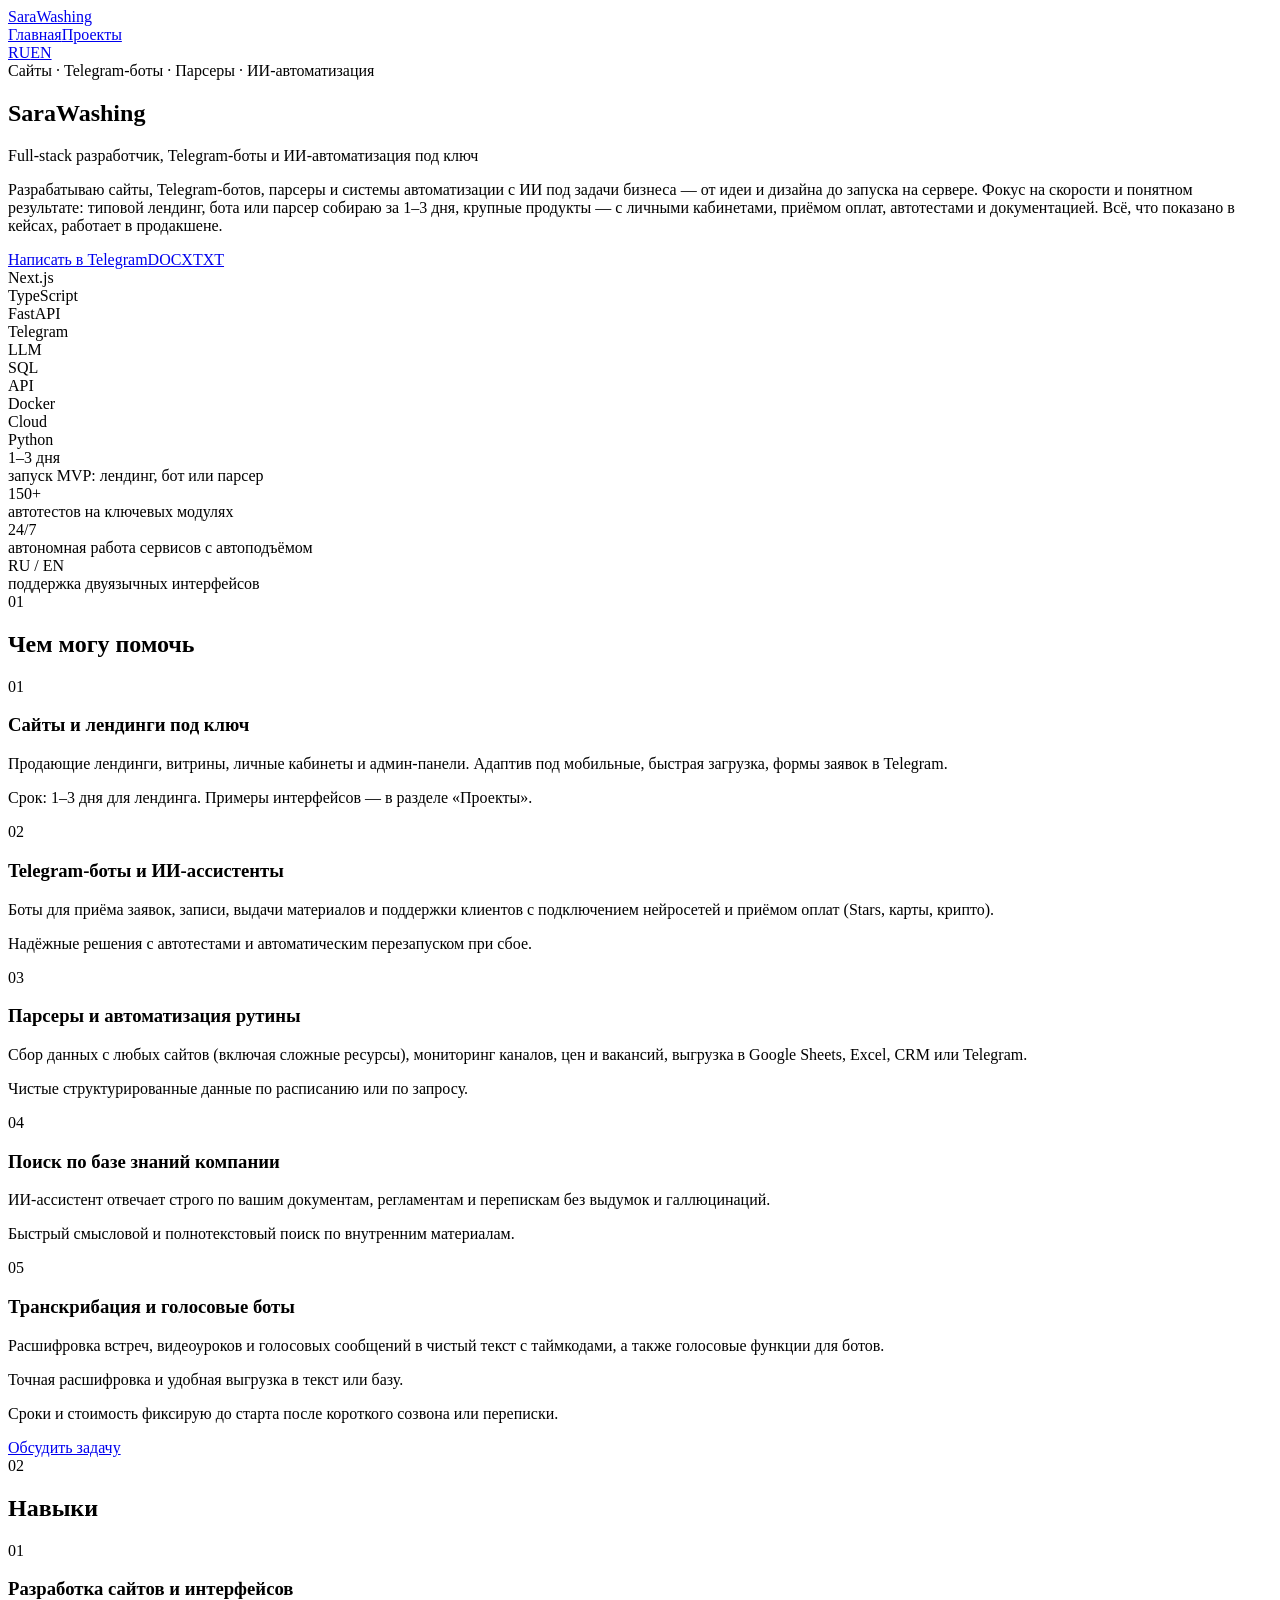
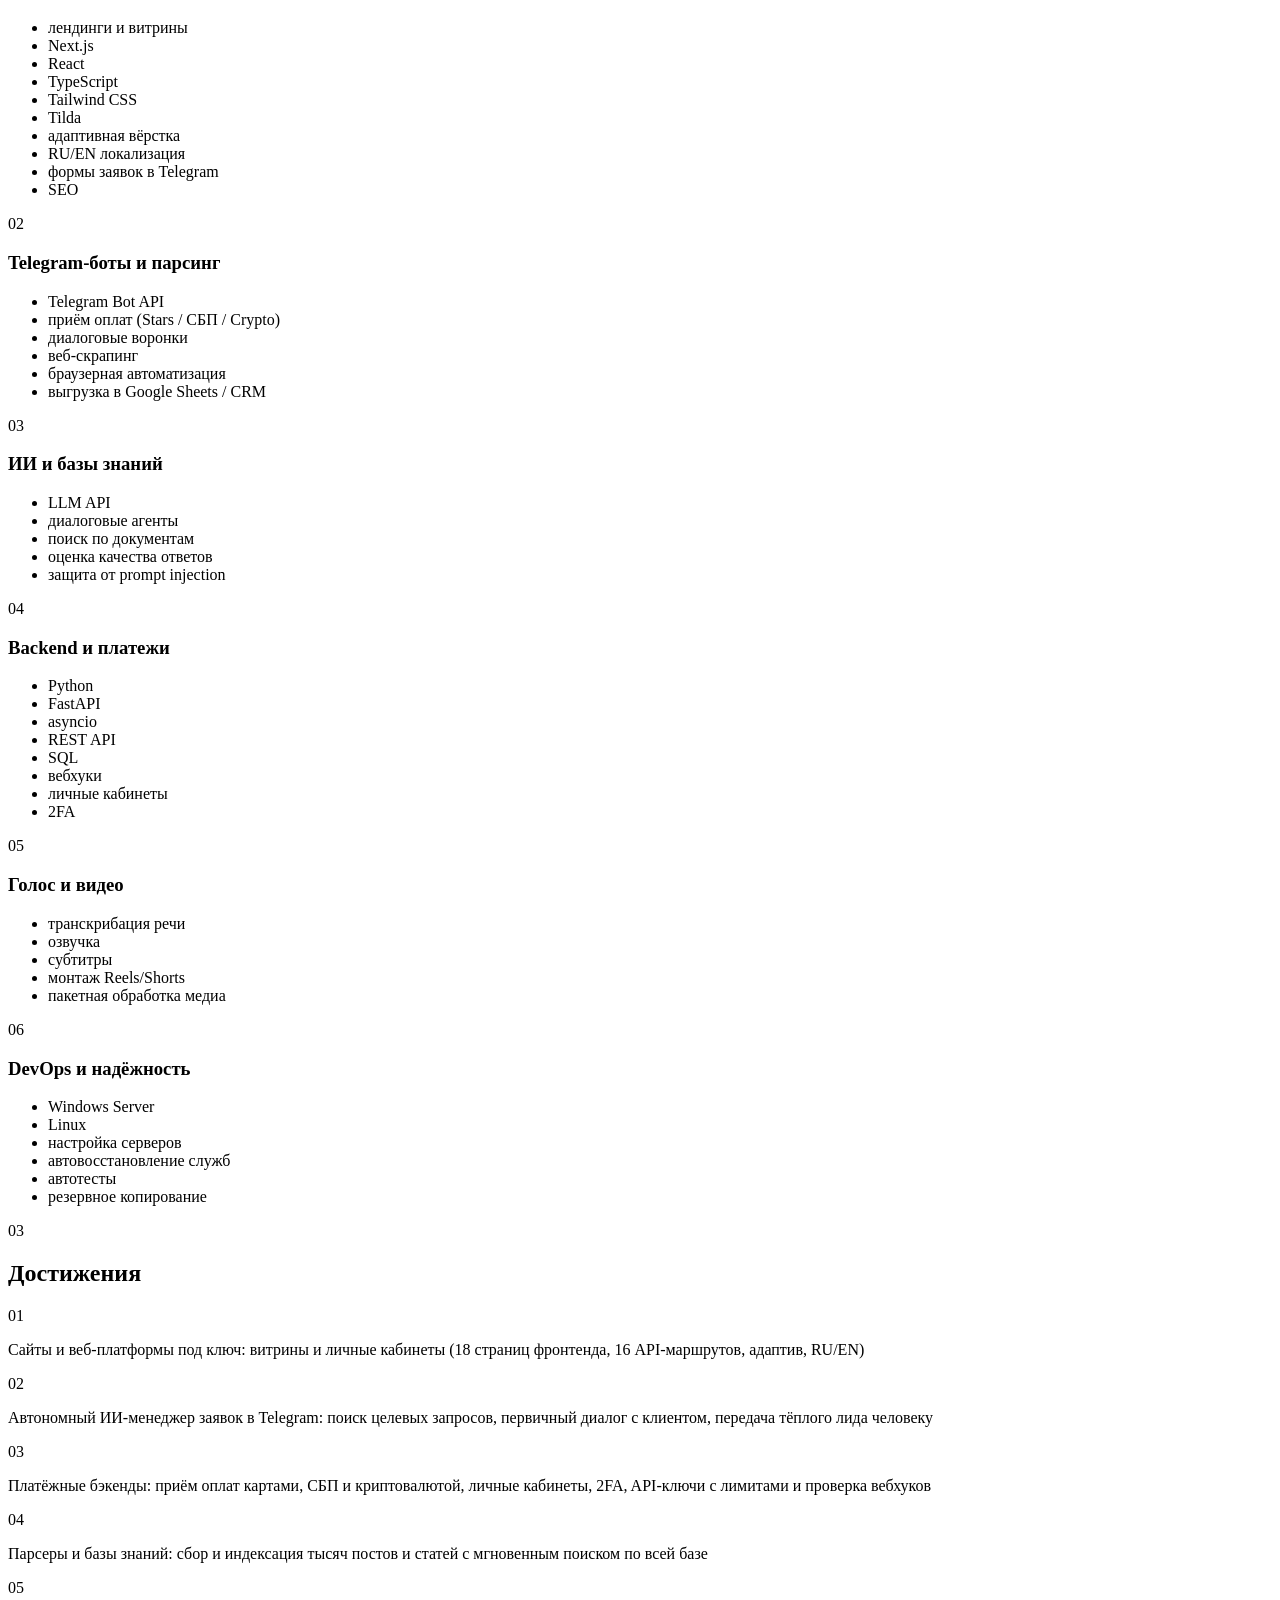
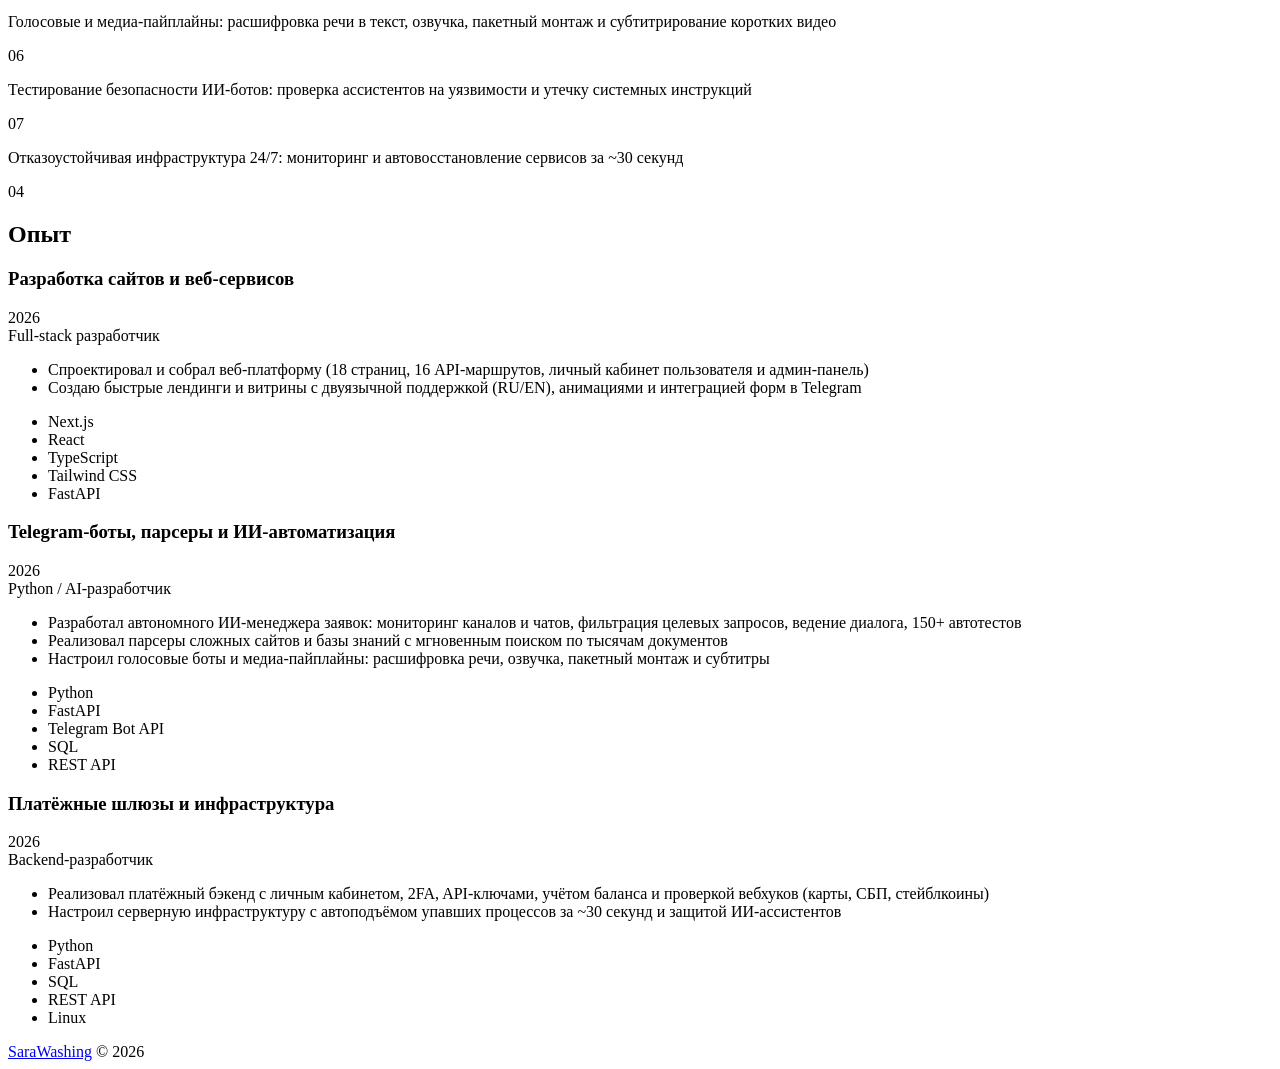
==== commit 035ad177: "Remove internal tool names from public portfolio and covers" ====
--- a/index.html
+++ b/index.html
@@ -1,5 +1,5 @@
 <!DOCTYPE html><html lang="ru" data-base="/portfolio"><head><meta charset="utf-8"><meta name="viewport" content="width=device-width, initial-scale=1"><title>SaraWashing — Full-stack разработчик, Telegram-боты и ИИ-автоматизация под ключ</title><meta name="description" content="Разрабатываю сайты, Telegram-ботов, парсеры и системы автоматизации с ИИ под задачи бизнеса — от идеи и дизайна до запуска на сервере. Фокус на скорости и понятном результате: типовой лендинг, бота или парсер собираю за 1–3 дня, крупные продукты — с личными кабинетами, приёмом оплат, автотестами и документацией. Всё, что показано в кейсах, работает в продакшене.
-"><link rel="canonical" href="https://sarawashing.github.io/portfolio/"><link rel="icon" type="image/svg+xml" href="/portfolio/favicon.svg"><link rel="alternate icon" href="/portfolio/favicon.ico"><link rel="alternate" hreflang="ru" href="https://sarawashing.github.io/portfolio/"><link rel="alternate" hreflang="en" href="https://sarawashing.github.io/portfolio/en"><link rel="alternate" hreflang="x-default" href="https://sarawashing.github.io/portfolio/"><script type="application/ld+json">{"@context":"https://schema.org","@type":"Person","url":"https://sarawashing.github.io/portfolio/","image":"https://sarawashing.github.io/portfolio/media/og-image-ru.png","name":"SaraWashing","jobTitle":"Full-stack разработчик, Telegram-боты и ИИ-автоматизация под ключ","description":"Разрабатываю сайты, Telegram-ботов, парсеры и системы автоматизации с ИИ под задачи бизнеса — от идеи и дизайна до запуска на сервере. Фокус на скорости и понятном результате: типовой лендинг, бота или парсер собираю за 1–3 дня, крупные продукты — с личными кабинетами, приёмом оплат, автотестами и документацией. Всё, что показано в кейсах, работает в продакшене.\n","sameAs":["https://t.me/SaraWashing"],"knowsAbout":["лендинги и витрины","Next.js 14","Astro","React","TypeScript","Tailwind CSS","Tilda","адаптивная вёрстка","RU/EN локализация","формы заявок в Telegram","SEO","aiogram","Telegram Bot API","приём оплат (Stars / СБП / Crypto)","диалоговые воронки","Playwright","Camoufox","Scrapling","обход защиты","выгрузка в Google Sheets / CRM","OpenAI / Claude / Gemini API","маршрутизация моделей","RAG по документам","SQLite FTS5","векторный поиск","оценка качества ответов","защита от prompt injection","Python 3.14","FastAPI","asyncio","httpx","SSE-стриминг","SQLite WAL","PostgreSQL","HMAC-вебхуки","личные кабинеты","2FA","faster-whisper","озвучка TTS","FFmpeg","авто-субтитры","нарезка Reels/Shorts","пакетная обработка медиа","Windows Server","Linux","SSH-туннели","автовосстановление служб","pytest","GitHub Pages","резервное копирование"]}</script><!-- Open Graph --><meta property="og:type" content="website"><meta property="og:url" content="https://sarawashing.github.io/portfolio/"><meta property="og:title" content="SaraWashing — Full-stack разработчик, Telegram-боты и ИИ-автоматизация под ключ"><meta property="og:description" content="Разрабатываю сайты, Telegram-ботов, парсеры и системы автоматизации с ИИ под задачи бизнеса — от идеи и дизайна до запуска на сервере. Фокус на скорости и понятном результате: типовой лендинг, бота или парсер собираю за 1–3 дня, крупные продукты — с личными кабинетами, приёмом оплат, автотестами и документацией. Всё, что показано в кейсах, работает в продакшене.
+"><link rel="canonical" href="https://sarawashing.github.io/portfolio/"><link rel="icon" type="image/svg+xml" href="/portfolio/favicon.svg"><link rel="alternate icon" href="/portfolio/favicon.ico"><link rel="alternate" hreflang="ru" href="https://sarawashing.github.io/portfolio/"><link rel="alternate" hreflang="en" href="https://sarawashing.github.io/portfolio/en"><link rel="alternate" hreflang="x-default" href="https://sarawashing.github.io/portfolio/"><script type="application/ld+json">{"@context":"https://schema.org","@type":"Person","url":"https://sarawashing.github.io/portfolio/","image":"https://sarawashing.github.io/portfolio/media/og-image-ru.png","name":"SaraWashing","jobTitle":"Full-stack разработчик, Telegram-боты и ИИ-автоматизация под ключ","description":"Разрабатываю сайты, Telegram-ботов, парсеры и системы автоматизации с ИИ под задачи бизнеса — от идеи и дизайна до запуска на сервере. Фокус на скорости и понятном результате: типовой лендинг, бота или парсер собираю за 1–3 дня, крупные продукты — с личными кабинетами, приёмом оплат, автотестами и документацией. Всё, что показано в кейсах, работает в продакшене.\n","sameAs":["https://t.me/SaraWashing"],"knowsAbout":["лендинги и витрины","Next.js","React","TypeScript","Tailwind CSS","Tilda","адаптивная вёрстка","RU/EN локализация","формы заявок в Telegram","SEO","Telegram Bot API","приём оплат (Stars / СБП / Crypto)","диалоговые воронки","веб-скрапинг","браузерная автоматизация","выгрузка в Google Sheets / CRM","LLM API","диалоговые агенты","поиск по документам","оценка качества ответов","защита от prompt injection","Python","FastAPI","asyncio","REST API","SQL","вебхуки","личные кабинеты","2FA","транскрибация речи","озвучка","субтитры","монтаж Reels/Shorts","пакетная обработка медиа","Windows Server","Linux","настройка серверов","автовосстановление служб","автотесты","резервное копирование"]}</script><!-- Open Graph --><meta property="og:type" content="website"><meta property="og:url" content="https://sarawashing.github.io/portfolio/"><meta property="og:title" content="SaraWashing — Full-stack разработчик, Telegram-боты и ИИ-автоматизация под ключ"><meta property="og:description" content="Разрабатываю сайты, Telegram-ботов, парсеры и системы автоматизации с ИИ под задачи бизнеса — от идеи и дизайна до запуска на сервере. Фокус на скорости и понятном результате: типовой лендинг, бота или парсер собираю за 1–3 дня, крупные продукты — с личными кабинетами, приёмом оплат, автотестами и документацией. Всё, что показано в кейсах, работает в продакшене.
 "><meta property="og:image" content="https://sarawashing.github.io/portfolio/media/og-image-ru.png"><meta property="og:locale" content="ru_RU"><!-- Twitter Card --><meta name="twitter:card" content="summary_large_image"><meta name="twitter:title" content="SaraWashing — Full-stack разработчик, Telegram-боты и ИИ-автоматизация под ключ"><meta name="twitter:description" content="Разрабатываю сайты, Telegram-ботов, парсеры и системы автоматизации с ИИ под задачи бизнеса — от идеи и дизайна до запуска на сервере. Фокус на скорости и понятном результате: типовой лендинг, бота или парсер собираю за 1–3 дня, крупные продукты — с личными кабинетами, приёмом оплат, автотестами и документацией. Всё, что показано в кейсах, работает в продакшене.
 "><meta name="twitter:image" content="https://sarawashing.github.io/portfolio/media/og-image-ru.png"><script>
       document.documentElement.classList.add('js');
@@ -15,4 +15,4 @@
         });
       }
     </script><link rel="stylesheet" href="/portfolio/_astro/Layout.B2b12Uva.css"></head><body><div class="bg" aria-hidden="true" data-astro-cid-3h6ga2kf><div class="orb orb--1" data-astro-cid-3h6ga2kf></div><div class="orb orb--2" data-astro-cid-3h6ga2kf></div><div class="orb orb--3" data-astro-cid-3h6ga2kf></div><div class="orb orb--4" data-astro-cid-3h6ga2kf></div><div class="noise" data-astro-cid-3h6ga2kf></div></div><div class="rails" aria-hidden="true"><i></i><i></i></div><header class="header"><div class="container header__row"><a class="brand" href="/portfolio/"><span class="brand__mark"></span>SaraWashing</a><nav class="nav"><a href="/portfolio/">Главная</a><a href="/portfolio/showcase">Проекты</a></nav><div class="lang"><a class="active" href="/portfolio/">RU</a><a class href="/portfolio/en">EN</a></div></div></header><main><section class="container home"><div class="hero2 glow reveal"><div class="hero2__text"><div class="eyebrow"><span class="eyebrow__dot"></span>Сайты · Telegram-боты · Парсеры · ИИ-автоматизация</div><h1 class="hero2__name">SaraWashing</h1><p class="hero2__title">Full-stack разработчик, Telegram-боты и ИИ-автоматизация под ключ</p><p class="hero2__summary">Разрабатываю сайты, Telegram-ботов, парсеры и системы автоматизации с ИИ под задачи бизнеса — от идеи и дизайна до запуска на сервере. Фокус на скорости и понятном результате: типовой лендинг, бота или парсер собираю за 1–3 дня, крупные продукты — с личными кабинетами, приёмом оплат, автотестами и документацией. Всё, что показано в кейсах, работает в продакшене.
-</p><div class="hero2__cta"><a class="btn btn--glow" href="https://t.me/SaraWashing" target="_blank" rel="noopener">Написать в Telegram</a><a class="btn btn--ghost btn--mono" href="/portfolio/downloads/resume_ru.docx" download aria-label="Resume DOCX">DOCX</a><a class="btn btn--ghost btn--mono" href="/portfolio/downloads/resume_ru.txt" download aria-label="Resume plain text">TXT</a></div></div><div class="orbit" aria-hidden="true"><div class="orbit__ring orbit__ring--1"></div><div class="orbit__ring orbit__ring--2"></div><div class="orbit__spin orbit__spin--1"><div class="orbit__node" style="--a:20deg;--r:var(--r1)"><div class="orbit__fix"><span class="orbit__chip orbit__chip--amber">Next.js</span></div></div><div class="orbit__node" style="--a:110deg;--r:var(--r1)"><div class="orbit__fix"><span class="orbit__chip orbit__chip--coral">Astro</span></div></div><div class="orbit__node" style="--a:200deg;--r:var(--r1)"><div class="orbit__fix"><span class="orbit__chip orbit__chip--green">FastAPI</span></div></div><div class="orbit__node" style="--a:290deg;--r:var(--r1)"><div class="orbit__fix"><span class="orbit__chip orbit__chip--peri">Telegram</span></div></div></div><div class="orbit__spin orbit__spin--2"><div class="orbit__node" style="--a:50deg;--r:var(--r2)"><div class="orbit__fix"><span class="orbit__chip orbit__chip--green">LLM</span></div></div><div class="orbit__node" style="--a:122deg;--r:var(--r2)"><div class="orbit__fix"><span class="orbit__chip orbit__chip--peri">SQLite</span></div></div><div class="orbit__node" style="--a:194deg;--r:var(--r2)"><div class="orbit__fix"><span class="orbit__chip orbit__chip--pink">Playwright</span></div></div><div class="orbit__node" style="--a:266deg;--r:var(--r2)"><div class="orbit__fix"><span class="orbit__chip orbit__chip--violet">Docker</span></div></div><div class="orbit__node" style="--a:338deg;--r:var(--r2)"><div class="orbit__fix"><span class="orbit__chip orbit__chip--amber">FFmpeg</span></div></div></div><div class="orbit__core"><span>Python</span></div></div></div><div class="stats reveal"><div class="stat glow stat--violet"><div class="stat__value">1–3 дня</div><div class="stat__label">запуск MVP: лендинг, бот или парсер</div></div><div class="stat glow stat--amber"><div class="stat__value">153+</div><div class="stat__label">автотестов на ключевых модулях</div></div><div class="stat glow stat--coral"><div class="stat__value">24/7</div><div class="stat__label">автономная работа сервисов с автоподъёмом</div></div><div class="stat glow stat--green"><div class="stat__value">RU / EN</div><div class="stat__label">поддержка двуязычных интерфейсов</div></div></div><section class="block reveal" id="services"><div class="block__head"><span class="block__num">01</span><h2 class="block__title">Чем могу помочь</h2></div><div class="services"><article class="service glow tile--violet"><div class="tile__idx">01</div><h3 class="service__title">Сайты и лендинги под ключ</h3><p class="service__text">Продающие лендинги, витрины, личные кабинеты и админ-панели (Next.js, Astro, Tilda). Адаптив, быстрая загрузка, формы заявок в Telegram.</p><p class="service__proof">Срок: 1–3 дня для лендинга. Примеры дизайна и интерфейсов — в разделе «Проекты».</p></article><article class="service glow tile--amber"><div class="tile__idx">02</div><h3 class="service__title">Telegram-боты и ИИ-ассистенты</h3><p class="service__text">Боты для приёма заявок, записи, выдачи материалов и поддержки клиентов с подключением ChatGPT/Claude/Gemini и приёмом оплат (Stars, карты, крипто).</p><p class="service__proof">Продакшн-решения с автотестами и автоматическим перезапуском при сбое.</p></article><article class="service glow tile--coral"><div class="tile__idx">03</div><h3 class="service__title">Парсеры и автоматизация рутины</h3><p class="service__text">Сбор данных с любых сайтов (включая защищённые), мониторинг каналов, цен и вакансий, выгрузка в Google Sheets, SQLite, CRM или Telegram.</p><p class="service__proof">Работа с Playwright, Camoufox, Scrapling и REST API.</p></article><article class="service glow tile--green"><div class="tile__idx">04</div><h3 class="service__title">Поиск по базе знаний компании (RAG)</h3><p class="service__text">ИИ-ассистент отвечает строго по вашим документам, регламентам и перепискам без выдумок и галлюцинаций.</p><p class="service__proof">Полнотекстовый и смысловой поиск (SQLite FTS5 + эмбеддинги).</p></article><article class="service glow tile--peri"><div class="tile__idx">05</div><h3 class="service__title">Транскрибация и голосовые боты</h3><p class="service__text">Расшифровка встреч, видеоуроков и голосовых сообщений в текст с таймкодами, а также голосовые функции для ботов и озвучка через Gemini TTS.</p><p class="service__proof">Транскрибация работает локально на faster-whisper без поминутной оплаты API.</p></article></div><div class="services__foot"><p class="services__note">Сроки и стоимость фиксирую до старта после короткого созвона или переписки.</p><a class="btn btn--glow" href="https://t.me/SaraWashing" target="_blank" rel="noopener">Обсудить задачу</a></div></section><section class="block reveal"><div class="block__head"><span class="block__num">02</span><h2 class="block__title">Навыки</h2></div><div class="bento"><article class="tile glow tile--violet tile--wide"><div class="tile__idx">01</div><h3 class="tile__title">Разработка сайтов и интерфейсов</h3><ul class="chips"><li class="chip">лендинги и витрины</li><li class="chip">Next.js 14</li><li class="chip">Astro</li><li class="chip">React</li><li class="chip">TypeScript</li><li class="chip">Tailwind CSS</li><li class="chip">Tilda</li><li class="chip">адаптивная вёрстка</li><li class="chip">RU/EN локализация</li><li class="chip">формы заявок в Telegram</li><li class="chip">SEO</li></ul></article><article class="tile glow tile--amber "><div class="tile__idx">02</div><h3 class="tile__title">Telegram-боты и парсинг</h3><ul class="chips"><li class="chip">aiogram</li><li class="chip">Telegram Bot API</li><li class="chip">приём оплат (Stars / СБП / Crypto)</li><li class="chip">диалоговые воронки</li><li class="chip">Playwright</li><li class="chip">Camoufox</li><li class="chip">Scrapling</li><li class="chip">обход защиты</li><li class="chip">выгрузка в Google Sheets / CRM</li></ul></article><article class="tile glow tile--coral "><div class="tile__idx">03</div><h3 class="tile__title">ИИ и базы знаний (RAG)</h3><ul class="chips"><li class="chip">OpenAI / Claude / Gemini API</li><li class="chip">маршрутизация моделей</li><li class="chip">RAG по документам</li><li class="chip">SQLite FTS5</li><li class="chip">векторный поиск</li><li class="chip">оценка качества ответов</li><li class="chip">защита от prompt injection</li></ul></article><article class="tile glow tile--green "><div class="tile__idx">04</div><h3 class="tile__title">Backend и платежи</h3><ul class="chips"><li class="chip">Python 3.14</li><li class="chip">FastAPI</li><li class="chip">asyncio</li><li class="chip">httpx</li><li class="chip">SSE-стриминг</li><li class="chip">SQLite WAL</li><li class="chip">PostgreSQL</li><li class="chip">HMAC-вебхуки</li><li class="chip">личные кабинеты</li><li class="chip">2FA</li></ul></article><article class="tile glow tile--peri "><div class="tile__idx">05</div><h3 class="tile__title">Голос и видео</h3><ul class="chips"><li class="chip">faster-whisper</li><li class="chip">озвучка TTS</li><li class="chip">FFmpeg</li><li class="chip">авто-субтитры</li><li class="chip">нарезка Reels/Shorts</li><li class="chip">пакетная обработка медиа</li></ul></article><article class="tile glow tile--pink "><div class="tile__idx">06</div><h3 class="tile__title">DevOps и надёжность</h3><ul class="chips"><li class="chip">Windows Server</li><li class="chip">Linux</li><li class="chip">SSH-туннели</li><li class="chip">автовосстановление служб</li><li class="chip">pytest</li><li class="chip">GitHub Pages</li><li class="chip">резервное копирование</li></ul></article></div></section><section class="block reveal"><div class="block__head"><span class="block__num">03</span><h2 class="block__title">Достижения</h2></div><div class="wins"><article class="win glow win--violet win--lead"><div class="win__num">01</div><p class="win__text">Сайты и веб-платформы под ключ: витрины и личные кабинеты на Next.js и Astro (18 страниц фронтенда, 16 API-маршрутов, адаптив, RU/EN)</p></article><article class="win glow win--amber "><div class="win__num">02</div><p class="win__text">Автономный ИИ-менеджер заявок в Telegram: поиск целевых запросов, первичный диалог с клиентом, передача тёплого лида человеку; 153 автотеста</p></article><article class="win glow win--coral "><div class="win__num">03</div><p class="win__text">Платёжные бэкенды на FastAPI: приём оплат картами, СБП и криптовалютой, личные кабинеты, TOTP 2FA, API-ключи с лимитами и проверка вебхуков</p></article><article class="win glow win--green "><div class="win__num">04</div><p class="win__text">Парсеры и базы знаний: сбор и индексация тысяч постов и статей (SQLite FTS5 + векторный поиск) с обходом антибот-защиты</p></article><article class="win glow win--peri "><div class="win__num">05</div><p class="win__text">Голосовые и медиа-пайплайны: локальная расшифровка речи (faster-whisper), каскад озвучки, автоматическая нарезка и субтитрирование видео на FFmpeg</p></article><article class="win glow win--pink "><div class="win__num">06</div><p class="win__text">Тестирование безопасности ИИ-ботов: проверка LLM-ассистентов на prompt injection и утечку системных промптов (360 из 360 атак отражено)</p></article><article class="win glow win--violet "><div class="win__num">07</div><p class="win__text">Отказоустойчивая инфраструктура 24/7: зашифрованные туннели между серверами, мониторинг и автовосстановление сервисов за 30 секунд</p></article></div></section><section class="block reveal"><div class="block__head"><span class="block__num">04</span><h2 class="block__title">Опыт</h2></div><div class="timeline"><article class="step glow step--violet"><span class="step__dot"></span><div class="step__top"><h3 class="step__company">Разработка сайтов и веб-сервисов</h3><span class="step__period">2026</span></div><div class="step__role">Full-stack разработчик</div><ul class="step__list"><li>Спроектировал и собрал веб-платформу на Next.js 14 + TypeScript (18 страниц, 16 API-маршрутов, личный кабинет пользователя и админ-панель)</li><li>Создаю быстрые лендинги и витрины на Astro, Next.js и Tilda с двуязычной поддержкой (RU/EN), анимациями и интеграцией форм в Telegram</li></ul><ul class="chips chips--sm"><li class="chip">Next.js 14</li><li class="chip">Astro</li><li class="chip">TypeScript</li><li class="chip">Tailwind CSS</li><li class="chip">FastAPI</li></ul></article><article class="step glow step--amber"><span class="step__dot"></span><div class="step__top"><h3 class="step__company">Telegram-боты, парсеры и ИИ-автоматизация</h3><span class="step__period">2026</span></div><div class="step__role">Python / AI-разработчик</div><ul class="step__list"><li>Разработал автономного ИИ-менеджера заявок: мониторинг каналов и чатов, фильтрация целевых запросов, ведение диалога, 153 автотеста</li><li>Реализовал парсеры с обходом защиты (Playwright, Camoufox, Scrapling) и базы знаний с мгновенным поиском по тысячам документов (SQLite FTS5)</li><li>Настроил голосовые боты и медиа-пайплайны: расшифровка речи (faster-whisper), озвучка, автоматический монтаж и субтитры на FFmpeg</li></ul><ul class="chips chips--sm"><li class="chip">Python</li><li class="chip">FastAPI</li><li class="chip">Telegram Bot API</li><li class="chip">Playwright</li><li class="chip">SQLite FTS5</li><li class="chip">FFmpeg</li></ul></article><article class="step glow step--coral"><span class="step__dot"></span><div class="step__top"><h3 class="step__company">Платёжные шлюзы и инфраструктура</h3><span class="step__period">2026</span></div><div class="step__role">Backend-разработчик</div><ul class="step__list"><li>Реализовал бэкенд API-шлюза с личным кабинетом, TOTP 2FA, API-ключами, учётом баланса и приёмом оплат (карты, СБП, стейблкоины, проверка HMAC-вебхуков)</li><li>Настроил серверную инфраструктуру с автоподъёмом упавших процессов за ~30 секунд и защитой ИИ-ассистентов от prompt injection</li></ul><ul class="chips chips--sm"><li class="chip">FastAPI</li><li class="chip">httpx</li><li class="chip">SQLite WAL</li><li class="chip">HMAC-SHA256</li><li class="chip">TOTP</li><li class="chip">SSH</li></ul></article></div></section></section></main><script type="module">var e=(e,t)=>{e.querySelector(`.dropdown__trigger`)?.setAttribute(`aria-expanded`,String(t))},t=()=>{document.querySelectorAll(`.dropdown.is-open`).forEach(t=>{t.classList.remove(`is-open`),e(t,!1)})};document.querySelectorAll(`.dropdown`).forEach(n=>{let r=n.querySelector(`.dropdown__trigger`);r&&r.addEventListener(`click`,r=>{r.stopPropagation();let i=!n.classList.contains(`is-open`);t(),i&&(n.classList.add(`is-open`),e(n,!0))})}),document.addEventListener(`click`,()=>t());var n=document.querySelectorAll(`.reveal`);if(`IntersectionObserver`in window&&!matchMedia(`(prefers-reduced-motion: reduce)`).matches){let e=new IntersectionObserver(t=>{t.forEach(t=>{t.isIntersecting&&(t.target.classList.add(`is-in`),e.unobserve(t.target))})},{threshold:0,rootMargin:`0px 0px -4% 0px`});n.forEach(t=>e.observe(t)),setTimeout(()=>n.forEach(e=>e.classList.add(`is-in`)),2500)}else n.forEach(e=>e.classList.add(`is-in`));document.addEventListener(`pointermove`,e=>{let t=e.target?.closest(`.glow, .project`);if(!t)return;let n=t.getBoundingClientRect();t.style.setProperty(`--mx`,`${e.clientX-n.left}px`),t.style.setProperty(`--my`,`${e.clientY-n.top}px`)},{passive:!0}),document.addEventListener(`keydown`,e=>{if(e.key!==`Escape`)return;let n=document.querySelector(`.dropdown.is-open .dropdown__trigger`);t(),n?.focus()});</script><footer class="footer"><div class="container footer__inner"><span><a href="https://t.me/SaraWashing" target="_blank" rel="noopener" class="footer__link">SaraWashing</a> © 2026</span><span class="footer__links"></span></div></footer></body></html>+</p><div class="hero2__cta"><a class="btn btn--glow" href="https://t.me/SaraWashing" target="_blank" rel="noopener">Написать в Telegram</a><a class="btn btn--ghost btn--mono" href="/portfolio/downloads/resume_ru.docx" download aria-label="Resume DOCX">DOCX</a><a class="btn btn--ghost btn--mono" href="/portfolio/downloads/resume_ru.txt" download aria-label="Resume plain text">TXT</a></div></div><div class="orbit" aria-hidden="true"><div class="orbit__ring orbit__ring--1"></div><div class="orbit__ring orbit__ring--2"></div><div class="orbit__spin orbit__spin--1"><div class="orbit__node" style="--a:20deg;--r:var(--r1)"><div class="orbit__fix"><span class="orbit__chip orbit__chip--amber">Next.js</span></div></div><div class="orbit__node" style="--a:110deg;--r:var(--r1)"><div class="orbit__fix"><span class="orbit__chip orbit__chip--coral">TypeScript</span></div></div><div class="orbit__node" style="--a:200deg;--r:var(--r1)"><div class="orbit__fix"><span class="orbit__chip orbit__chip--green">FastAPI</span></div></div><div class="orbit__node" style="--a:290deg;--r:var(--r1)"><div class="orbit__fix"><span class="orbit__chip orbit__chip--peri">Telegram</span></div></div></div><div class="orbit__spin orbit__spin--2"><div class="orbit__node" style="--a:50deg;--r:var(--r2)"><div class="orbit__fix"><span class="orbit__chip orbit__chip--green">LLM</span></div></div><div class="orbit__node" style="--a:122deg;--r:var(--r2)"><div class="orbit__fix"><span class="orbit__chip orbit__chip--peri">SQL</span></div></div><div class="orbit__node" style="--a:194deg;--r:var(--r2)"><div class="orbit__fix"><span class="orbit__chip orbit__chip--pink">API</span></div></div><div class="orbit__node" style="--a:266deg;--r:var(--r2)"><div class="orbit__fix"><span class="orbit__chip orbit__chip--violet">Docker</span></div></div><div class="orbit__node" style="--a:338deg;--r:var(--r2)"><div class="orbit__fix"><span class="orbit__chip orbit__chip--amber">Cloud</span></div></div></div><div class="orbit__core"><span>Python</span></div></div></div><div class="stats reveal"><div class="stat glow stat--violet"><div class="stat__value">1–3 дня</div><div class="stat__label">запуск MVP: лендинг, бот или парсер</div></div><div class="stat glow stat--amber"><div class="stat__value">150+</div><div class="stat__label">автотестов на ключевых модулях</div></div><div class="stat glow stat--coral"><div class="stat__value">24/7</div><div class="stat__label">автономная работа сервисов с автоподъёмом</div></div><div class="stat glow stat--green"><div class="stat__value">RU / EN</div><div class="stat__label">поддержка двуязычных интерфейсов</div></div></div><section class="block reveal" id="services"><div class="block__head"><span class="block__num">01</span><h2 class="block__title">Чем могу помочь</h2></div><div class="services"><article class="service glow tile--violet"><div class="tile__idx">01</div><h3 class="service__title">Сайты и лендинги под ключ</h3><p class="service__text">Продающие лендинги, витрины, личные кабинеты и админ-панели. Адаптив под мобильные, быстрая загрузка, формы заявок в Telegram.</p><p class="service__proof">Срок: 1–3 дня для лендинга. Примеры интерфейсов — в разделе «Проекты».</p></article><article class="service glow tile--amber"><div class="tile__idx">02</div><h3 class="service__title">Telegram-боты и ИИ-ассистенты</h3><p class="service__text">Боты для приёма заявок, записи, выдачи материалов и поддержки клиентов с подключением нейросетей и приёмом оплат (Stars, карты, крипто).</p><p class="service__proof">Надёжные решения с автотестами и автоматическим перезапуском при сбое.</p></article><article class="service glow tile--coral"><div class="tile__idx">03</div><h3 class="service__title">Парсеры и автоматизация рутины</h3><p class="service__text">Сбор данных с любых сайтов (включая сложные ресурсы), мониторинг каналов, цен и вакансий, выгрузка в Google Sheets, Excel, CRM или Telegram.</p><p class="service__proof">Чистые структурированные данные по расписанию или по запросу.</p></article><article class="service glow tile--green"><div class="tile__idx">04</div><h3 class="service__title">Поиск по базе знаний компании</h3><p class="service__text">ИИ-ассистент отвечает строго по вашим документам, регламентам и перепискам без выдумок и галлюцинаций.</p><p class="service__proof">Быстрый смысловой и полнотекстовый поиск по внутренним материалам.</p></article><article class="service glow tile--peri"><div class="tile__idx">05</div><h3 class="service__title">Транскрибация и голосовые боты</h3><p class="service__text">Расшифровка встреч, видеоуроков и голосовых сообщений в чистый текст с таймкодами, а также голосовые функции для ботов.</p><p class="service__proof">Точная расшифровка и удобная выгрузка в текст или базу.</p></article></div><div class="services__foot"><p class="services__note">Сроки и стоимость фиксирую до старта после короткого созвона или переписки.</p><a class="btn btn--glow" href="https://t.me/SaraWashing" target="_blank" rel="noopener">Обсудить задачу</a></div></section><section class="block reveal"><div class="block__head"><span class="block__num">02</span><h2 class="block__title">Навыки</h2></div><div class="bento"><article class="tile glow tile--violet tile--wide"><div class="tile__idx">01</div><h3 class="tile__title">Разработка сайтов и интерфейсов</h3><ul class="chips"><li class="chip">лендинги и витрины</li><li class="chip">Next.js</li><li class="chip">React</li><li class="chip">TypeScript</li><li class="chip">Tailwind CSS</li><li class="chip">Tilda</li><li class="chip">адаптивная вёрстка</li><li class="chip">RU/EN локализация</li><li class="chip">формы заявок в Telegram</li><li class="chip">SEO</li></ul></article><article class="tile glow tile--amber "><div class="tile__idx">02</div><h3 class="tile__title">Telegram-боты и парсинг</h3><ul class="chips"><li class="chip">Telegram Bot API</li><li class="chip">приём оплат (Stars / СБП / Crypto)</li><li class="chip">диалоговые воронки</li><li class="chip">веб-скрапинг</li><li class="chip">браузерная автоматизация</li><li class="chip">выгрузка в Google Sheets / CRM</li></ul></article><article class="tile glow tile--coral "><div class="tile__idx">03</div><h3 class="tile__title">ИИ и базы знаний</h3><ul class="chips"><li class="chip">LLM API</li><li class="chip">диалоговые агенты</li><li class="chip">поиск по документам</li><li class="chip">оценка качества ответов</li><li class="chip">защита от prompt injection</li></ul></article><article class="tile glow tile--green "><div class="tile__idx">04</div><h3 class="tile__title">Backend и платежи</h3><ul class="chips"><li class="chip">Python</li><li class="chip">FastAPI</li><li class="chip">asyncio</li><li class="chip">REST API</li><li class="chip">SQL</li><li class="chip">вебхуки</li><li class="chip">личные кабинеты</li><li class="chip">2FA</li></ul></article><article class="tile glow tile--peri "><div class="tile__idx">05</div><h3 class="tile__title">Голос и видео</h3><ul class="chips"><li class="chip">транскрибация речи</li><li class="chip">озвучка</li><li class="chip">субтитры</li><li class="chip">монтаж Reels/Shorts</li><li class="chip">пакетная обработка медиа</li></ul></article><article class="tile glow tile--pink "><div class="tile__idx">06</div><h3 class="tile__title">DevOps и надёжность</h3><ul class="chips"><li class="chip">Windows Server</li><li class="chip">Linux</li><li class="chip">настройка серверов</li><li class="chip">автовосстановление служб</li><li class="chip">автотесты</li><li class="chip">резервное копирование</li></ul></article></div></section><section class="block reveal"><div class="block__head"><span class="block__num">03</span><h2 class="block__title">Достижения</h2></div><div class="wins"><article class="win glow win--violet win--lead"><div class="win__num">01</div><p class="win__text">Сайты и веб-платформы под ключ: витрины и личные кабинеты (18 страниц фронтенда, 16 API-маршрутов, адаптив, RU/EN)</p></article><article class="win glow win--amber "><div class="win__num">02</div><p class="win__text">Автономный ИИ-менеджер заявок в Telegram: поиск целевых запросов, первичный диалог с клиентом, передача тёплого лида человеку</p></article><article class="win glow win--coral "><div class="win__num">03</div><p class="win__text">Платёжные бэкенды: приём оплат картами, СБП и криптовалютой, личные кабинеты, 2FA, API-ключи с лимитами и проверка вебхуков</p></article><article class="win glow win--green "><div class="win__num">04</div><p class="win__text">Парсеры и базы знаний: сбор и индексация тысяч постов и статей с мгновенным поиском по всей базе</p></article><article class="win glow win--peri "><div class="win__num">05</div><p class="win__text">Голосовые и медиа-пайплайны: расшифровка речи в текст, озвучка, пакетный монтаж и субтитрирование коротких видео</p></article><article class="win glow win--pink "><div class="win__num">06</div><p class="win__text">Тестирование безопасности ИИ-ботов: проверка ассистентов на уязвимости и утечку системных инструкций</p></article><article class="win glow win--violet "><div class="win__num">07</div><p class="win__text">Отказоустойчивая инфраструктура 24/7: мониторинг и автовосстановление сервисов за ~30 секунд</p></article></div></section><section class="block reveal"><div class="block__head"><span class="block__num">04</span><h2 class="block__title">Опыт</h2></div><div class="timeline"><article class="step glow step--violet"><span class="step__dot"></span><div class="step__top"><h3 class="step__company">Разработка сайтов и веб-сервисов</h3><span class="step__period">2026</span></div><div class="step__role">Full-stack разработчик</div><ul class="step__list"><li>Спроектировал и собрал веб-платформу (18 страниц, 16 API-маршрутов, личный кабинет пользователя и админ-панель)</li><li>Создаю быстрые лендинги и витрины с двуязычной поддержкой (RU/EN), анимациями и интеграцией форм в Telegram</li></ul><ul class="chips chips--sm"><li class="chip">Next.js</li><li class="chip">React</li><li class="chip">TypeScript</li><li class="chip">Tailwind CSS</li><li class="chip">FastAPI</li></ul></article><article class="step glow step--amber"><span class="step__dot"></span><div class="step__top"><h3 class="step__company">Telegram-боты, парсеры и ИИ-автоматизация</h3><span class="step__period">2026</span></div><div class="step__role">Python / AI-разработчик</div><ul class="step__list"><li>Разработал автономного ИИ-менеджера заявок: мониторинг каналов и чатов, фильтрация целевых запросов, ведение диалога, 150+ автотестов</li><li>Реализовал парсеры сложных сайтов и базы знаний с мгновенным поиском по тысячам документов</li><li>Настроил голосовые боты и медиа-пайплайны: расшифровка речи, озвучка, пакетный монтаж и субтитры</li></ul><ul class="chips chips--sm"><li class="chip">Python</li><li class="chip">FastAPI</li><li class="chip">Telegram Bot API</li><li class="chip">SQL</li><li class="chip">REST API</li></ul></article><article class="step glow step--coral"><span class="step__dot"></span><div class="step__top"><h3 class="step__company">Платёжные шлюзы и инфраструктура</h3><span class="step__period">2026</span></div><div class="step__role">Backend-разработчик</div><ul class="step__list"><li>Реализовал платёжный бэкенд с личным кабинетом, 2FA, API-ключами, учётом баланса и проверкой вебхуков (карты, СБП, стейблкоины)</li><li>Настроил серверную инфраструктуру с автоподъёмом упавших процессов за ~30 секунд и защитой ИИ-ассистентов</li></ul><ul class="chips chips--sm"><li class="chip">Python</li><li class="chip">FastAPI</li><li class="chip">SQL</li><li class="chip">REST API</li><li class="chip">Linux</li></ul></article></div></section></section></main><script type="module">var e=(e,t)=>{e.querySelector(`.dropdown__trigger`)?.setAttribute(`aria-expanded`,String(t))},t=()=>{document.querySelectorAll(`.dropdown.is-open`).forEach(t=>{t.classList.remove(`is-open`),e(t,!1)})};document.querySelectorAll(`.dropdown`).forEach(n=>{let r=n.querySelector(`.dropdown__trigger`);r&&r.addEventListener(`click`,r=>{r.stopPropagation();let i=!n.classList.contains(`is-open`);t(),i&&(n.classList.add(`is-open`),e(n,!0))})}),document.addEventListener(`click`,()=>t());var n=document.querySelectorAll(`.reveal`);if(`IntersectionObserver`in window&&!matchMedia(`(prefers-reduced-motion: reduce)`).matches){let e=new IntersectionObserver(t=>{t.forEach(t=>{t.isIntersecting&&(t.target.classList.add(`is-in`),e.unobserve(t.target))})},{threshold:0,rootMargin:`0px 0px -4% 0px`});n.forEach(t=>e.observe(t)),setTimeout(()=>n.forEach(e=>e.classList.add(`is-in`)),2500)}else n.forEach(e=>e.classList.add(`is-in`));document.addEventListener(`pointermove`,e=>{let t=e.target?.closest(`.glow, .project`);if(!t)return;let n=t.getBoundingClientRect();t.style.setProperty(`--mx`,`${e.clientX-n.left}px`),t.style.setProperty(`--my`,`${e.clientY-n.top}px`)},{passive:!0}),document.addEventListener(`keydown`,e=>{if(e.key!==`Escape`)return;let n=document.querySelector(`.dropdown.is-open .dropdown__trigger`);t(),n?.focus()});</script><footer class="footer"><div class="container footer__inner"><span><a href="https://t.me/SaraWashing" target="_blank" rel="noopener" class="footer__link">SaraWashing</a> © 2026</span><span class="footer__links"></span></div></footer></body></html>
